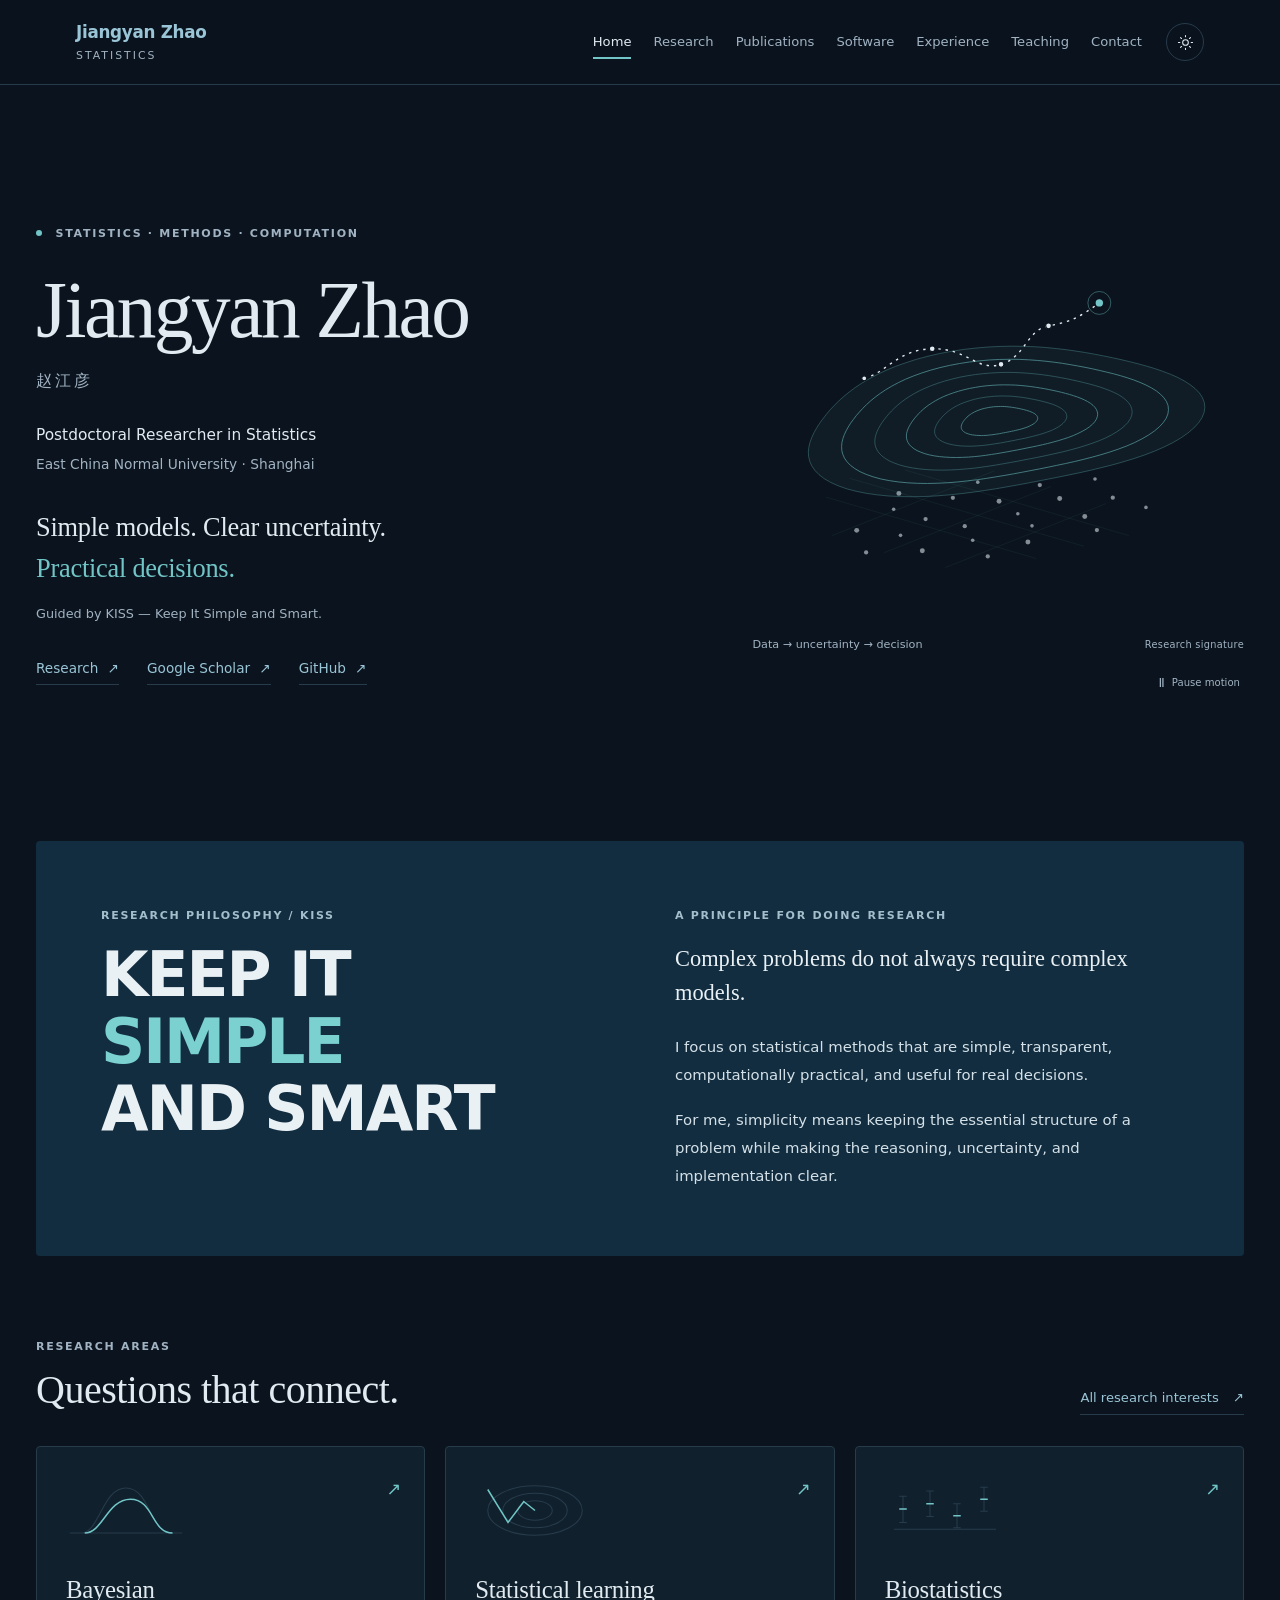
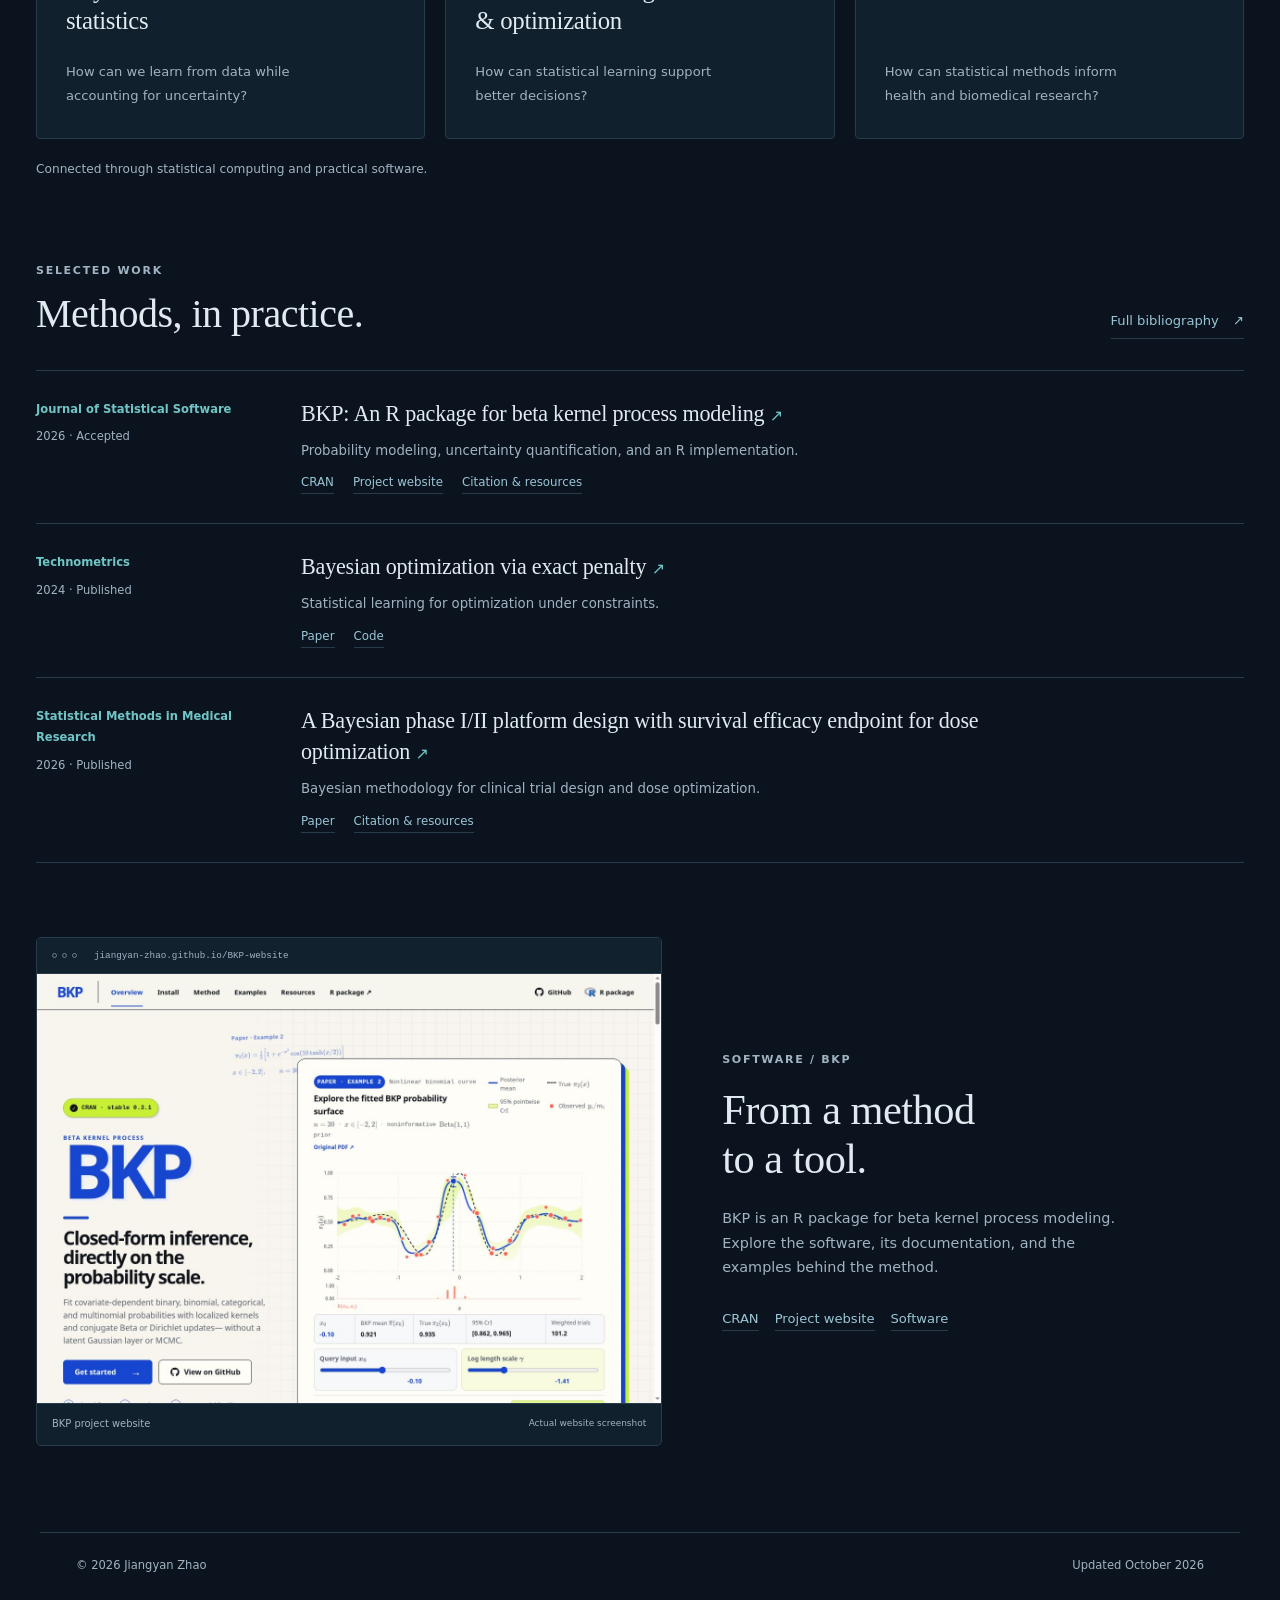
==== index.html @ 6c71888e "Center the homepage on personal research identity and move BKP into real software showcase" ====
<!doctype html><html lang="en"><head><meta charset="utf-8"><meta name="viewport" content="width=device-width, initial-scale=1"><meta name="description" content="Jiangyan Zhao, postdoctoral researcher in statistics at East China Normal University. Bayesian statistics, statistical learning and optimization, biostatistics, and statistical computing."><meta name="theme-color" content="#183c60"><meta property="og:type" content="website"><meta property="og:title" content="Jiangyan Zhao | Statistics"><meta property="og:description" content="Bayesian statistics, statistical learning and optimization, biostatistics, and statistical computing."><meta property="og:url" content="https://jiangyan-zhao.github.io/"><link rel="canonical" href="https://jiangyan-zhao.github.io/"><link rel="icon" href="assets/favicon.svg" type="image/svg+xml"><title>Jiangyan Zhao | Statistics</title><link rel="stylesheet" href="assets/styles.css?v=9"><link rel="stylesheet" href="assets/visual.css?v=12"><link rel="stylesheet" href="assets/home-signature.css?v=12"><script>try{var savedTheme=localStorage.getItem('jiangyan-theme');document.documentElement.dataset.theme=savedTheme==='light'||savedTheme==='dark'?savedTheme:'dark';}catch(e){document.documentElement.dataset.theme='dark';}</script><script src="assets/script.js?v=12" defer></script></head><body><a class="skip" href="#main">Skip to content</a><header class="site-header"><div class="header-inner"><a class="brand" href="index.html">Jiangyan Zhao<span>Statistics</span></a><nav aria-label="Main navigation"><a href="index.html" aria-current="page">Home</a><a href="research.html">Research</a><a href="publications.html">Publications</a><a href="software.html">Software</a><a href="experience.html">Experience</a><a href="teaching.html">Teaching</a><a href="contact.html">Contact</a></nav><button class="theme-toggle" type="button" hidden aria-label="Switch to dark mode"><svg class="icon-moon" viewBox="0 0 24 24" aria-hidden="true"><path d="M 20.6 14.4A 9 9 0 0 1 9.6 3.4a 9 9 0 1 0 11 11Z"/></svg><svg class="icon-sun" viewBox="0 0 24 24" aria-hidden="true"><circle cx="12" cy="12" r="4"/><path d="M12 2v2m0 16v2M2 12h2m16 0h2M5 5l1.4 1.4m11.2 11.2L19 19M5 19l1.4-1.4M17.6 6.4L19 5"/></svg></button></div></header><main id="main" class="page-home">
<section class="hero" aria-labelledby="name">
<div class="hero-copy">
  <p class="eyebrow"><span class="status-dot" aria-hidden="true"></span> STATISTICS · METHODS · COMPUTATION</p>
  <h1 id="name"><span class="english-name">Jiangyan Zhao</span><span class="chinese-name" lang="zh-CN">赵江彦</span></h1>
  <p class="hero-role">Postdoctoral Researcher in Statistics<br><span>East China Normal University · Shanghai</span></p>
  <p class="hero-statement">Simple models. Clear uncertainty.<br><em>Practical decisions.</em></p>
  <p class="hero-kiss">Guided by KISS — Keep It Simple and Smart.</p>
  <div class="hero-links"><a href="research.html">Research <span aria-hidden="true">↗</span></a><a href="https://scholar.google.com/citations?user=xZHKXAEAAAAJ">Google Scholar <span aria-hidden="true">↗</span></a><a href="https://github.com/Jiangyan-Zhao">GitHub <span aria-hidden="true">↗</span></a></div>
</div>
<figure class="hero-geometry">
  <div class="geometry-canvas"><svg viewBox="0 0 600 500" role="img" aria-labelledby="signature-title signature-desc" xmlns="http://www.w3.org/2000/svg">
<title id="signature-title">Data, uncertainty, decision</title>
<desc id="signature-desc">An abstract statistical research signature: a lower cloud of observations, a middle field of uncertainty contours, and an upper sequential path ending at a highlighted target.</desc>
<g class="signature-grid"><path d="M 90 348 L 347 423 M 119 325 L 405 408 M 187 315 L 460 395 M 98 395 L 296 316 M 161 416 L 365 335 M 236 434 L 432 356"/></g>
<g class="signature-observations"><circle cx="324.5" cy="368.3" r="2.2"/><circle cx="259.7" cy="383.5" r="2.6"/><circle cx="301.6" cy="353.1" r="3.0"/><circle cx="341.8" cy="383.1" r="2.2"/><circle cx="211.9" cy="374.8" r="2.6"/><circle cx="375.6" cy="349.7" r="3.0"/><circle cx="269.4" cy="400.7" r="2.2"/><circle cx="245.2" cy="348.9" r="2.6"/><circle cx="406.2" cy="371.8" r="3.0"/><circle cx="181.3" cy="394.7" r="2.2"/><circle cx="351.3" cy="333.4" r="2.6"/><circle cx="336.8" cy="402.9" r="3.0"/><circle cx="172.9" cy="362.9" r="2.2"/><circle cx="440.4" cy="348.8" r="2.6"/><circle cx="207.9" cy="413.6" r="3.0"/><circle cx="275.6" cy="329.8" r="2.2"/><circle cx="421.0" cy="388.3" r="2.6"/><circle cx="127.8" cy="388.6" r="3.0"/><circle cx="418.7" cy="326.0" r="2.2"/><circle cx="287.8" cy="420.5" r="2.6"/><circle cx="179.3" cy="343.5" r="3.0"/><circle cx="480.9" cy="360.6" r="2.2"/><circle cx="139.3" cy="415.6" r="2.6"/></g>
<path d="M 546.1,220.9 L 549.8,226.5 L 552.1,232.4 L 552.8,238.5 L 551.9,244.7 L 549.3,251.1 L 545.1,257.4 L 539.3,263.7 L 532.0,269.9 L 523.4,275.9 L 513.6,281.6 L 502.7,287.0 L 491.0,292.1 L 478.7,296.8 L 465.9,301.1 L 452.8,305.1 L 439.6,308.8 L 426.4,312.1 L 413.2,315.3 L 400.2,318.2 L 387.3,320.9 L 374.5,323.5 L 361.9,326.0 L 349.2,328.5 L 336.5,330.9 L 323.7,333.3 L 310.7,335.6 L 297.4,337.9 L 283.8,340.0 L 269.8,342.0 L 255.5,343.8 L 240.9,345.3 L 226.1,346.5 L 211.1,347.3 L 196.1,347.6 L 181.3,347.4 L 166.8,346.7 L 152.8,345.3 L 139.4,343.4 L 127.0,340.9 L 115.5,337.9 L 105.2,334.2 L 96.1,330.1 L 88.3,325.6 L 81.9,320.7 L 76.8,315.5 L 73.0,310.0 L 70.5,304.4 L 69.1,298.6 L 68.8,292.8 L 69.4,287.0 L 70.8,281.2 L 72.9,275.4 L 75.5,269.7 L 78.7,264.0 L 82.2,258.4 L 86.2,252.9 L 90.5,247.4 L 95.1,241.8 L 100.2,236.3 L 105.8,230.8 L 111.9,225.3 L 118.6,219.8 L 126.0,214.3 L 134.1,208.9 L 143.1,203.6 L 152.9,198.4 L 163.6,193.3 L 175.1,188.5 L 187.5,184.1 L 200.5,179.9 L 214.3,176.2 L 228.5,172.9 L 243.2,170.1 L 258.1,167.8 L 273.1,166.1 L 288.1,164.8 L 302.9,164.1 L 317.4,163.8 L 331.6,164.0 L 345.3,164.5 L 358.6,165.4 L 371.4,166.7 L 383.7,168.1 L 395.6,169.8 L 407.1,171.6 L 418.3,173.6 L 429.2,175.7 L 439.9,177.9 L 450.5,180.2 L 461.0,182.7 L 471.3,185.3 L 481.5,188.1 L 491.5,191.1 L 501.2,194.4 L 510.6,198.0 L 519.4,201.8 L 527.5,206.1 L 534.7,210.7 L 541.0,215.6 L 546.1,220.9 Z" class="signature-envelope"/>
<g class="signature-contours"><path d="M 347.5,248.4 L 348.2,249.5 L 348.6,250.6 L 348.8,251.8 L 348.6,253.0 L 348.1,254.2 L 347.3,255.5 L 346.2,256.7 L 344.8,257.9 L 343.1,259.0 L 341.2,260.1 L 339.1,261.2 L 336.9,262.2 L 334.5,263.1 L 332.0,263.9 L 329.5,264.7 L 326.9,265.4 L 324.4,266.0 L 321.9,266.6 L 319.3,267.2 L 316.8,267.7 L 314.4,268.2 L 311.9,268.7 L 309.5,269.2 L 307.0,269.6 L 304.6,270.1 L 302.1,270.6 L 299.5,271.0 L 296.9,271.4 L 294.2,271.8 L 291.4,272.1 L 288.6,272.4 L 285.7,272.7 L 282.8,272.8 L 280.0,272.9 L 277.1,272.8 L 274.3,272.7 L 271.6,272.4 L 269.0,272.1 L 266.6,271.6 L 264.4,271.0 L 262.4,270.3 L 260.6,269.5 L 259.1,268.6 L 257.9,267.7 L 256.9,266.7 L 256.2,265.6 L 255.7,264.5 L 255.4,263.4 L 255.4,262.3 L 255.5,261.2 L 255.8,260.0 L 256.2,258.9 L 256.7,257.8 L 257.3,256.7 L 258.0,255.7 L 258.7,254.6 L 259.6,253.5 L 260.5,252.5 L 261.5,251.4 L 262.5,250.3 L 263.7,249.3 L 265.0,248.2 L 266.4,247.2 L 268.0,246.1 L 269.7,245.1 L 271.6,244.1 L 273.7,243.1 L 275.9,242.2 L 278.3,241.3 L 280.8,240.5 L 283.5,239.8 L 286.2,239.2 L 289.0,238.6 L 291.9,238.2 L 294.8,237.8 L 297.7,237.6 L 300.6,237.5 L 303.4,237.4 L 306.1,237.4 L 308.7,237.5 L 311.3,237.7 L 313.8,238.0 L 316.2,238.2 L 318.4,238.6 L 320.7,238.9 L 322.8,239.3 L 324.9,239.7 L 327.0,240.1 L 329.0,240.6 L 331.1,241.0 L 333.1,241.6 L 335.0,242.1 L 337.0,242.7 L 338.8,243.3 L 340.6,244.0 L 342.3,244.7 L 343.9,245.6 L 345.3,246.4 L 346.5,247.4 L 347.5,248.4 Z"/><path d="M 382.0,243.6 L 383.3,245.5 L 384.0,247.5 L 384.3,249.5 L 384.0,251.6 L 383.1,253.7 L 381.7,255.8 L 379.8,257.9 L 377.3,260.0 L 374.5,262.0 L 371.2,263.9 L 367.6,265.7 L 363.7,267.4 L 359.6,268.9 L 355.3,270.4 L 350.9,271.7 L 346.5,272.9 L 342.1,274.0 L 337.7,275.1 L 333.4,276.1 L 329.1,277.0 L 324.8,277.8 L 320.6,278.7 L 316.4,279.5 L 312.2,280.3 L 307.9,281.1 L 303.6,281.9 L 299.1,282.6 L 294.6,283.3 L 289.9,284.0 L 285.2,284.6 L 280.3,285.1 L 275.4,285.5 L 270.4,285.8 L 265.4,285.9 L 260.4,285.8 L 255.6,285.6 L 250.9,285.1 L 246.5,284.5 L 242.3,283.6 L 238.5,282.6 L 235.1,281.4 L 232.0,280.0 L 229.4,278.5 L 227.3,276.9 L 225.6,275.2 L 224.3,273.3 L 223.5,271.5 L 223.0,269.5 L 222.9,267.6 L 223.1,265.7 L 223.6,263.7 L 224.3,261.8 L 225.2,259.9 L 226.2,258.0 L 227.4,256.1 L 228.7,254.3 L 230.2,252.5 L 231.7,250.6 L 233.4,248.8 L 235.3,246.9 L 237.3,245.1 L 239.5,243.3 L 242.0,241.4 L 244.7,239.6 L 247.7,237.9 L 251.0,236.1 L 254.5,234.4 L 258.4,232.8 L 262.5,231.4 L 266.8,230.0 L 271.4,228.7 L 276.2,227.6 L 281.1,226.7 L 286.0,225.9 L 291.0,225.4 L 296.0,224.9 L 301.0,224.7 L 305.8,224.6 L 310.5,224.7 L 315.1,224.8 L 319.5,225.1 L 323.8,225.6 L 327.9,226.0 L 331.9,226.6 L 335.7,227.2 L 339.4,227.9 L 343.1,228.6 L 346.6,229.3 L 350.2,230.1 L 353.7,230.9 L 357.1,231.8 L 360.5,232.7 L 363.8,233.7 L 367.1,234.8 L 370.2,236.0 L 373.1,237.3 L 375.8,238.7 L 378.2,240.2 L 380.3,241.9 L 382.0,243.6 Z"/><path d="M 418.7,238.5 L 420.5,241.2 L 421.6,244.1 L 422.0,247.0 L 421.5,250.0 L 420.3,253.1 L 418.3,256.2 L 415.5,259.2 L 412.0,262.2 L 407.8,265.1 L 403.0,267.8 L 397.8,270.4 L 392.2,272.9 L 386.2,275.2 L 380.1,277.2 L 373.7,279.2 L 367.4,280.9 L 361.0,282.6 L 354.6,284.1 L 348.3,285.5 L 342.1,286.8 L 336.0,288.0 L 329.8,289.3 L 323.7,290.5 L 317.6,291.6 L 311.4,292.8 L 305.1,293.9 L 298.7,295.0 L 292.2,296.0 L 285.4,297.0 L 278.5,297.9 L 271.5,298.6 L 264.3,299.2 L 257.1,299.5 L 249.9,299.7 L 242.7,299.6 L 235.7,299.2 L 229.0,298.6 L 222.5,297.7 L 216.5,296.5 L 211.0,295.0 L 206.0,293.2 L 201.6,291.3 L 197.9,289.1 L 194.8,286.7 L 192.3,284.2 L 190.5,281.5 L 189.3,278.8 L 188.6,276.0 L 188.5,273.2 L 188.7,270.4 L 189.4,267.6 L 190.4,264.8 L 191.7,262.1 L 193.2,259.4 L 194.9,256.7 L 196.8,254.0 L 198.9,251.3 L 201.2,248.7 L 203.6,246.0 L 206.3,243.3 L 209.2,240.7 L 212.5,238.0 L 216.0,235.4 L 220.0,232.8 L 224.3,230.2 L 229.0,227.7 L 234.2,225.2 L 239.8,222.9 L 245.7,220.8 L 252.0,218.8 L 258.6,217.0 L 265.5,215.4 L 272.6,214.1 L 279.8,212.9 L 287.0,212.1 L 294.2,211.5 L 301.4,211.1 L 308.4,211.0 L 315.2,211.1 L 321.9,211.3 L 328.3,211.8 L 334.4,212.4 L 340.4,213.1 L 346.1,213.9 L 351.7,214.8 L 357.1,215.7 L 362.3,216.7 L 367.5,217.8 L 372.6,218.9 L 377.7,220.1 L 382.7,221.4 L 387.6,222.7 L 392.4,224.2 L 397.1,225.8 L 401.6,227.5 L 405.8,229.4 L 409.7,231.4 L 413.3,233.6 L 416.3,236.0 L 418.7,238.5 Z"/><path d="M 459.7,232.9 L 462.2,236.5 L 463.6,240.3 L 464.1,244.3 L 463.5,248.3 L 461.8,252.4 L 459.1,256.6 L 455.3,260.7 L 450.6,264.7 L 445.0,268.5 L 438.6,272.3 L 431.6,275.8 L 424.0,279.1 L 416.0,282.1 L 407.7,284.9 L 399.2,287.5 L 390.6,289.9 L 382.1,292.1 L 373.5,294.1 L 365.0,296.0 L 356.7,297.8 L 348.4,299.5 L 340.1,301.1 L 331.9,302.7 L 323.7,304.3 L 315.4,305.8 L 306.9,307.3 L 298.3,308.8 L 289.5,310.2 L 280.4,311.5 L 271.1,312.7 L 261.6,313.6 L 252.0,314.4 L 242.3,314.9 L 232.6,315.1 L 222.9,315.0 L 213.5,314.5 L 204.4,313.6 L 195.8,312.4 L 187.7,310.8 L 180.2,308.8 L 173.5,306.4 L 167.6,303.8 L 162.6,300.8 L 158.4,297.6 L 155.1,294.2 L 152.7,290.7 L 151.0,287.0 L 150.1,283.3 L 149.9,279.5 L 150.3,275.7 L 151.2,272.0 L 152.6,268.2 L 154.3,264.5 L 156.3,260.9 L 158.6,257.2 L 161.2,253.6 L 164.0,250.0 L 167.0,246.5 L 170.3,242.9 L 173.9,239.3 L 177.9,235.7 L 182.2,232.2 L 187.0,228.6 L 192.3,225.1 L 198.2,221.6 L 204.5,218.2 L 211.5,215.0 L 218.9,211.9 L 227.0,209.0 L 235.4,206.3 L 244.4,203.9 L 253.6,201.7 L 263.1,199.9 L 272.8,198.4 L 282.5,197.3 L 292.3,196.5 L 301.9,196.0 L 311.3,195.8 L 320.5,195.9 L 329.4,196.3 L 338.0,196.9 L 346.3,197.7 L 354.3,198.6 L 362.1,199.7 L 369.5,200.9 L 376.8,202.2 L 383.9,203.5 L 390.8,205.0 L 397.7,206.5 L 404.5,208.1 L 411.2,209.8 L 417.8,211.6 L 424.3,213.5 L 430.6,215.7 L 436.7,218.0 L 442.4,220.5 L 447.7,223.2 L 452.4,226.2 L 456.4,229.4 L 459.7,232.9 Z"/><path d="M 502.9,226.9 L 506.0,231.5 L 507.9,236.3 L 508.4,241.4 L 507.7,246.5 L 505.6,251.8 L 502.1,257.0 L 497.3,262.2 L 491.3,267.3 L 484.2,272.2 L 476.1,276.9 L 467.2,281.4 L 457.5,285.6 L 447.4,289.4 L 436.8,293.0 L 426.0,296.3 L 415.1,299.3 L 404.2,302.1 L 393.4,304.7 L 382.6,307.1 L 372.0,309.3 L 361.5,311.5 L 351.0,313.6 L 340.6,315.6 L 330.1,317.6 L 319.5,319.6 L 308.8,321.5 L 297.8,323.3 L 286.6,325.1 L 275.1,326.8 L 263.3,328.2 L 251.3,329.5 L 239.0,330.5 L 226.7,331.1 L 214.3,331.4 L 202.1,331.2 L 190.2,330.6 L 178.6,329.5 L 167.6,327.9 L 157.3,325.9 L 147.9,323.3 L 139.4,320.3 L 131.9,317.0 L 125.5,313.2 L 120.1,309.2 L 116.0,304.9 L 112.8,300.3 L 110.8,295.7 L 109.6,291.0 L 109.4,286.2 L 109.8,281.4 L 111.0,276.6 L 112.7,271.8 L 114.9,267.1 L 117.5,262.4 L 120.4,257.8 L 123.7,253.3 L 127.2,248.7 L 131.1,244.2 L 135.3,239.6 L 139.9,235.1 L 144.9,230.5 L 150.4,226.0 L 156.5,221.5 L 163.2,217.0 L 170.6,212.6 L 178.7,208.3 L 187.5,204.1 L 197.0,200.2 L 207.2,196.5 L 218.0,193.1 L 229.3,190.0 L 241.1,187.3 L 253.1,185.0 L 265.4,183.1 L 277.8,181.7 L 290.2,180.6 L 302.4,180.0 L 314.4,179.8 L 326.0,179.9 L 337.4,180.4 L 348.3,181.2 L 358.9,182.2 L 369.0,183.4 L 378.8,184.7 L 388.3,186.3 L 397.5,187.9 L 406.5,189.6 L 415.4,191.4 L 424.1,193.4 L 432.7,195.4 L 441.3,197.5 L 449.7,199.8 L 457.9,202.3 L 465.9,205.0 L 473.6,208.0 L 480.9,211.2 L 487.6,214.7 L 493.6,218.4 L 498.7,222.5 L 502.9,226.9 Z"/><path d="M 546.1,220.9 L 549.8,226.5 L 552.1,232.4 L 552.8,238.5 L 551.9,244.7 L 549.3,251.1 L 545.1,257.4 L 539.3,263.7 L 532.0,269.9 L 523.4,275.9 L 513.6,281.6 L 502.7,287.0 L 491.0,292.1 L 478.7,296.8 L 465.9,301.1 L 452.8,305.1 L 439.6,308.8 L 426.4,312.1 L 413.2,315.3 L 400.2,318.2 L 387.3,320.9 L 374.5,323.5 L 361.9,326.0 L 349.2,328.5 L 336.5,330.9 L 323.7,333.3 L 310.7,335.6 L 297.4,337.9 L 283.8,340.0 L 269.8,342.0 L 255.5,343.8 L 240.9,345.3 L 226.1,346.5 L 211.1,347.3 L 196.1,347.6 L 181.3,347.4 L 166.8,346.7 L 152.8,345.3 L 139.4,343.4 L 127.0,340.9 L 115.5,337.9 L 105.2,334.2 L 96.1,330.1 L 88.3,325.6 L 81.9,320.7 L 76.8,315.5 L 73.0,310.0 L 70.5,304.4 L 69.1,298.6 L 68.8,292.8 L 69.4,287.0 L 70.8,281.2 L 72.9,275.4 L 75.5,269.7 L 78.7,264.0 L 82.2,258.4 L 86.2,252.9 L 90.5,247.4 L 95.1,241.8 L 100.2,236.3 L 105.8,230.8 L 111.9,225.3 L 118.6,219.8 L 126.0,214.3 L 134.1,208.9 L 143.1,203.6 L 152.9,198.4 L 163.6,193.3 L 175.1,188.5 L 187.5,184.1 L 200.5,179.9 L 214.3,176.2 L 228.5,172.9 L 243.2,170.1 L 258.1,167.8 L 273.1,166.1 L 288.1,164.8 L 302.9,164.1 L 317.4,163.8 L 331.6,164.0 L 345.3,164.5 L 358.6,165.4 L 371.4,166.7 L 383.7,168.1 L 395.6,169.8 L 407.1,171.6 L 418.3,173.6 L 429.2,175.7 L 439.9,177.9 L 450.5,180.2 L 461.0,182.7 L 471.3,185.3 L 481.5,188.1 L 491.5,191.1 L 501.2,194.4 L 510.6,198.0 L 519.4,201.8 L 527.5,206.1 L 534.7,210.7 L 541.0,215.6 L 546.1,220.9 Z"/></g>
<path d="M 137 203 C 165 196 177 168 220 167 S 274 195 304 186 S 335 144 362 139 S 399 129 424 111" class="svg-trajectory"/>
<g class="signature-steps"><circle cx="137" cy="203" r="3"/><circle cx="220" cy="167" r="3.5"/><circle cx="304" cy="186" r="3.5"/><circle cx="362" cy="139" r="3.5"/></g>
<circle cx="424" cy="111" r="14" class="signature-target-ring"/>
<circle cx="424" cy="111" r="5.5" class="signature-target"/>
</svg></div>
  <figcaption><span>Data → uncertainty → decision</span><span class="graphic-note">Research signature</span></figcaption>
  <button class="motion-toggle" type="button" hidden aria-label="Pause animation"><span class="motion-icon" aria-hidden="true">Ⅱ</span><span class="motion-label">Pause motion</span></button>
</figure>
</section>

<section id="philosophy" class="philosophy reveal" aria-labelledby="philosophy-title">
<div class="philosophy-motto"><p class="eyebrow">Research philosophy / KISS</p><h2 id="philosophy-title">KEEP IT<br><span>SIMPLE</span><br>AND SMART</h2></div>
<div class="philosophy-about"><p class="eyebrow">A principle for doing research</p><p class="philosophy-lead">Complex problems do not always require complex models.</p><p>I focus on statistical methods that are simple, transparent, computationally practical, and useful for real decisions.</p><p>For me, simplicity means keeping the essential structure of a problem while making the reasoning, uncertainty, and implementation clear.</p></div>
</section>

<section class="home-section reveal" aria-labelledby="areas-title">
  <div class="home-section-heading"><div><p class="eyebrow">Research areas</p><h2 id="areas-title">Questions that connect.</h2></div><a class="inline-arrow" href="research.html">All research interests <span aria-hidden="true">↗</span></a></div>
  <div class="area-cards">
    <a class="area-card" href="research.html"><svg viewBox="0 0 160 90" aria-hidden="true"><path d="M 5 75 H 155 M 20 75 C 45 75 48 15 80 15 S 112 75 140 75"/><path class="accent-line" d="M 25 75 C 49 75 55 30 86 30 S 114 75 142 75"/></svg><h3>Bayesian <br>statistics</h3><p>How can we learn from data while accounting for uncertainty?</p><span class="card-arrow" aria-hidden="true">↗</span></a>
    <a class="area-card" href="research.html"><svg viewBox="0 0 160 90" aria-hidden="true"><ellipse cx="80" cy="45" rx="63" ry="33"/><ellipse cx="80" cy="45" rx="43" ry="23"/><ellipse cx="80" cy="45" rx="23" ry="13"/><path class="accent-line" d="M 17 17 L 44 61 L 65 33 L 80 45"/></svg><h3>Statistical learning <br>&amp; optimization</h3><p>How can statistical learning support better decisions?</p><span class="card-arrow" aria-hidden="true">↗</span></a>
    <a class="area-card" href="research.html"><svg viewBox="0 0 160 90" aria-hidden="true"><path d="M 12 70 H 148 M 24 26 V 61 M 19 26 H 29 M 19 61 H 29 M 60 19 V 53 M 55 19 H 65 M 55 53 H 65 M 96 36 V 68 M 91 36 H 101 M 91 68 H 101 M 132 14 V 46 M 127 14 H 137 M 127 46 H 137"/><path class="accent-line" d="M 19 43 H 29 M 55 36 H 65 M 91 52 H 101 M 127 30 H 137"/></svg><h3>Biostatistics</h3><p>How can statistical methods inform health and biomedical research?</p><span class="card-arrow" aria-hidden="true">↗</span></a>
  </div>
  <p class="areas-note">Connected through statistical computing and practical software.</p>
</section>

<section class="home-section selected-work reveal" aria-labelledby="work-title">
  <div class="home-section-heading"><div><p class="eyebrow">Selected work</p><h2 id="work-title">Methods, in practice.</h2></div><a class="inline-arrow" href="publications.html">Full bibliography <span aria-hidden="true">↗</span></a></div>
  <div class="work-list">
    <article class="work-item"><div class="work-meta"><span>Journal of Statistical Software</span><span>2026 · Accepted</span></div><div><h3><a href="https://arxiv.org/abs/2508.10447">BKP: An R package for beta kernel process modeling <span aria-hidden="true">↗</span></a></h3><p>Probability modeling, uncertainty quantification, and an R implementation.</p><div class="text-links"><a href="https://cran.r-project.org/package=BKP">CRAN</a><a href="https://jiangyan-zhao.github.io/BKP-website/">Project website</a><a href="publications.html">Citation &amp; resources</a></div></div></article>
    <article class="work-item"><div class="work-meta"><span>Technometrics</span><span>2024 · Published</span></div><div><h3><a href="https://doi.org/10.1080/00401706.2024.2315937">Bayesian optimization via exact penalty <span aria-hidden="true">↗</span></a></h3><p>Statistical learning for optimization under constraints.</p><div class="text-links"><a href="https://doi.org/10.1080/00401706.2024.2315937">Paper</a><a href="https://github.com/Jiangyan-Zhao/EPBO">Code</a></div></div></article>
    <article class="work-item"><div class="work-meta"><span>Statistical Methods in Medical Research</span><span>2026 · Published</span></div><div><h3><a href="https://doi.org/10.1177/09622802261449367">A Bayesian phase I/II platform design with survival efficacy endpoint for dose optimization <span aria-hidden="true">↗</span></a></h3><p>Bayesian methodology for clinical trial design and dose optimization.</p><div class="text-links"><a href="https://doi.org/10.1177/09622802261449367">Paper</a><a href="publications.html">Citation &amp; resources</a></div></div></article>
  </div>
</section>

<section class="software-feature reveal" aria-labelledby="software-title">
<figure class="software-browser">
  <div class="browser-toolbar"><span class="browser-dots" aria-hidden="true"><i></i><i></i><i></i></span><span class="browser-address">jiangyan-zhao.github.io/BKP-website</span></div>
  <a class="browser-preview" href="https://jiangyan-zhao.github.io/BKP-website/" aria-label="Open the BKP project website"><img src="assets/bkp-website.jpg" width="1363" height="936" loading="lazy" decoding="async" alt="Screenshot of the real BKP project website, showing the package overview and its interactive probability modeling example."></a>
  <figcaption>BKP project website <span>Actual website screenshot</span></figcaption>
</figure>
<div class="software-feature-copy"><p class="eyebrow">Software / BKP</p><h2 id="software-title">From a method<br>to a tool.</h2><p>BKP is an R package for beta kernel process modeling. Explore the software, its documentation, and the examples behind the method.</p><div class="text-links"><a href="https://cran.r-project.org/package=BKP">CRAN</a><a href="https://jiangyan-zhao.github.io/BKP-website/">Project website</a><a href="software.html">Software</a></div></div>
</section>
</main><footer><span>© 2026 Jiangyan Zhao</span><span>Updated October 2026</span></footer></body></html>
---- assets/styles.css ----
:root{--ink:#1d2a38;--muted:#536476;--accent:#183c60;--line:#dce3ea;--wash:#f3f6f9;--paper:#fff;font-size:16px;scroll-behavior:smooth;scroll-padding-top:110px}*{box-sizing:border-box}body{margin:0;background:var(--paper);color:var(--ink);font-family:system-ui,-apple-system,BlinkMacSystemFont,"Segoe UI",Arial,sans-serif;line-height:1.7}a{color:var(--accent);text-decoration:none;text-underline-offset:4px}a:hover{text-decoration:underline}a:focus-visible{outline:3px solid #5581a9;outline-offset:5px;border-radius:2px}p{margin:0 0 1rem}h1,h2,h3,h4{line-height:1.25;font-weight:600;margin:0}h1,h2{font-family:Georgia,"Times New Roman",serif;font-weight:400}h1{font-size:3.6rem;letter-spacing:-1.4px}h2{font-size:2.2rem;letter-spacing:-.5px}h3{font-size:1.16rem}h4{font-size:1.1rem}main,footer,.header-inner{max-width:1100px;margin:auto;padding-left:36px;padding-right:36px}.skip{position:absolute;top:-80px;left:20px;background:var(--accent);color:white;padding:8px 16px;z-index:20}.skip:focus{top:12px}.site-header{background:#fffffffa;border-bottom:1px solid var(--line);position:sticky;top:0;z-index:10}.header-inner{min-height:86px;display:flex;align-items:center;justify-content:space-between;gap:26px}.brand{font-weight:650;line-height:1.2;font-size:1.15rem;white-space:nowrap}.brand span{display:block;color:var(--muted);font-size:.8rem;font-weight:400;margin-top:6px;letter-spacing:1px}nav{display:flex;align-items:center;gap:23px;font-size:.875rem}nav a{padding:8px 0;color:var(--muted)}nav a:hover{color:var(--accent)}nav .nav-cv{border:1px solid #bac9d7;padding:6px 14px;color:var(--accent)}.intro{display:grid;grid-template-columns:minmax(0,1fr) 245px;gap:66px;padding:76px 0 69px;border-bottom:1px solid var(--line)}.eyebrow{font-size:.8rem;letter-spacing:1.8px;text-transform:uppercase;font-weight:600;color:var(--muted);margin-bottom:15px}h1 span{display:inline-block;font-family:system-ui,sans-serif;font-size:1.15rem;letter-spacing:1px;vertical-align:middle;color:var(--muted);font-weight:400;margin-left:15px}.role{font-size:1.16rem;color:var(--muted);margin-top:15px;margin-bottom:26px}.bio{max-width:650px;font-size:1.05rem;line-height:1.9}.intro-links{display:flex;flex-wrap:wrap;gap:23px;align-items:center;margin-top:28px;font-size:.9rem}.button{display:inline-block;padding:9px 17px;min-height:44px}.button.primary{background:var(--accent);color:white}.button:hover{background:#24557e;text-decoration:none}.intro-note{border-left:2px solid var(--accent);padding:20px 0 18px 25px;align-self:center}.intro-note>p:not(.eyebrow){font:1.55rem/1.55 Georgia,serif}.intro-note span{display:block;font-size:.8rem;color:var(--muted);margin-top:20px}.section{padding:51px 0 55px;border-bottom:1px solid var(--line);scroll-margin-top:8px}.section-heading{margin-bottom:31px}.section-heading .eyebrow{margin-bottom:9px}.section-heading>p:last-child:not(.eyebrow){color:var(--muted);margin-top:14px}.research-grid{display:grid;grid-template-columns:1fr 1fr;gap:30px 62px}.research-grid h3{margin-bottom:10px}.research-grid p,.software p,.teaching-content p{color:var(--muted);margin-bottom:0}.group-heading{font-size:.84rem;font-weight:600;text-transform:uppercase;letter-spacing:1px;color:var(--muted);margin-bottom:12px}.publications{list-style:none;margin:0;padding:0}.publication{display:grid;grid-template-columns:64px minmax(0,1fr);gap:23px;border-top:1px solid var(--line);padding:24px 0}.pub-year{color:var(--muted);font-size:.875rem;font-variant-numeric:tabular-nums;padding-top:3px}.pub-top{margin-bottom:10px}.status{font-size:.75rem;padding:3px 8px;display:inline-block;line-height:1.4;border:1px solid #b5c7d8;color:var(--accent);background:#f1f6fa}.status.preprint{background:#fff;color:var(--muted);border-color:var(--line)}.publication h4 a{color:var(--ink)}.publication h4{max-width:810px}.authors{margin:9px 0 3px;font-size:.9rem;color:var(--muted)}.authors strong{font-weight:650;color:var(--ink)}.venue{font-size:.9rem;color:var(--muted);margin:0;font-style:italic}.text-links{display:flex;gap:19px;flex-wrap:wrap;margin-top:11px;font-size:.85rem}.text-links a{border-bottom:1px solid #b4c6d6;line-height:1.8}.text-links a:hover{border-color:var(--accent);text-decoration:none}.preprints-heading{margin-top:26px}.section-footnote{font-size:.875rem;margin:18px 0 0}.software{display:grid;grid-template-columns:190px minmax(0,1fr);gap:30px;padding:26px 0;border-top:1px solid var(--line)}.software h3{font:1.75rem/1.2 Georgia,serif;color:var(--accent);margin-bottom:9px}.software>div>span{display:block;font-size:.85rem;color:var(--muted);max-width:170px}.software:last-child{padding-bottom:0}.timeline{list-style:none;margin:0;padding:0}.timeline>li{display:grid;grid-template-columns:170px minmax(0,1fr);gap:32px;margin-bottom:26px}.timeline>li:last-child{margin-bottom:0}.time{font-size:.875rem;color:var(--muted);font-variant-numeric:tabular-nums;padding-top:3px}.timeline h3{font-size:1.05rem;margin-bottom:6px}.timeline p{color:var(--muted);margin:0;font-size:.95rem}.visits{border-left:2px solid var(--line);padding-left:17px;margin-top:16px}.visits p{font-size:.85rem;margin-top:6px}.visits b{font-weight:500;color:var(--ink)}.teaching-content{max-width:740px}.course-list{display:grid;grid-template-columns:1fr 1fr;padding:0;list-style:none;gap:8px 30px;margin:23px 0}.course-list li{border-left:2px solid #a7bbce;padding-left:12px}.teaching-content>a{font-size:.9rem}.contact-section{display:grid;grid-template-columns:1fr 1fr;gap:50px}.contact-section .section-heading{margin-bottom:0}.contact-content .email{font:1.5rem/1.4 Georgia,serif;overflow-wrap:anywhere}.contact-content p{margin:18px 0 12px;color:var(--muted)}.contact-content>a:last-child{font-size:.9rem}footer{padding-top:23px;padding-bottom:25px;display:flex;justify-content:space-between;font-size:.8rem;color:var(--muted)}@media(max-width:1000px){.header-inner{flex-wrap:wrap;padding-top:18px;padding-bottom:14px;gap:13px}.brand span{display:none}nav{gap:20px;flex-wrap:wrap}h1{font-size:3rem}.intro{gap:36px;grid-template-columns:1fr 220px}.intro-links{gap:18px}}@media(max-width:720px){:root{scroll-padding-top:158px}main,footer,.header-inner{padding-left:22px;padding-right:22px}.header-inner{display:block}.brand{display:inline-block;margin-bottom:10px}nav{gap:5px 18px;font-size:.82rem}nav a{padding:4px 0}nav .nav-cv{padding:3px 12px}.intro{display:block;padding:43px 0 39px}h1{font-size:2.65rem;letter-spacing:-.7px}h1 span{font-size:1rem;margin-left:8px}.role{font-size:1rem}.bio{font-size:1rem}.intro-note{display:none}.intro-links{gap:15px;font-size:.84rem}.section{padding:36px 0 39px}h2{font-size:1.9rem}.research-grid{grid-template-columns:1fr;gap:26px}.section-heading{margin-bottom:25px}.publication{grid-template-columns:40px minmax(0,1fr);gap:12px;padding:23px 0}.publication h4{font-size:1.02rem}.pub-year{font-size:.8rem}.software{grid-template-columns:1fr;gap:13px}.software>div>span{max-width:none}.software h3{font-size:1.6rem;margin-bottom:4px}.timeline>li{grid-template-columns:1fr;gap:6px;margin-bottom:25px}.course-list{grid-template-columns:1fr;gap:10px}.contact-section{grid-template-columns:1fr;gap:24px}.contact-content .email{font-size:1.35rem}footer{font-size:.75rem;gap:15px}}@media(prefers-reduced-motion:reduce){:root{scroll-behavior:auto}}@media print{.site-header,.skip,.intro-note,footer{display:none}main{padding:0;max-width:none}.section{break-inside:avoid;padding:24px 0}.intro{display:block;padding:0 0 20px}a{color:inherit}.intro-links{display:none}}

/* Separate pages and current navigation item. */
body{min-height:100vh;display:flex;flex-direction:column}main{width:100%;flex:1}footer{width:100%}nav a[aria-current="page"]{color:var(--accent);text-decoration:underline;text-decoration-thickness:2px;text-underline-offset:7px}nav{gap:19px}.page-home .intro{padding-bottom:76px}.page-home{display:flex;align-items:center}.page-home .intro{width:100%}main:not(.page-home)>.section{padding-top:58px}@media(max-width:720px){nav{gap:5px 15px}.page-home{display:block}.page-home .intro{padding-bottom:42px}main:not(.page-home)>.section{padding-top:36px}}

/* Compact bibliography matching the author's reference sample. */
.page-publications .section-heading{margin-bottom:24px}
.page-publications .authorship-key{display:flex;flex-wrap:wrap;gap:4px 20px;font-size:.82rem;color:var(--muted);line-height:1.5;margin-bottom:0}
.page-publications sup{font-size:.7em;line-height:0}
.page-publications .publications{list-style:decimal outside;padding-left:2.25rem}
.page-publications .publication{display:list-item;border:0;padding:0;margin:0 0 18px}
.page-publications .publication::marker{content:"[" counter(list-item) "] ";color:var(--muted);font-size:.9rem;font-variant-numeric:tabular-nums}
.page-publications .citation{padding-left:0;text-indent:0;margin:0;font-family:"Times New Roman",Times,serif;font-size:1.06rem;line-height:1.6}
.page-publications .citation a{color:var(--ink)}
.page-publications .citation strong{font-weight:700}
.page-publications .review-status{color:var(--muted)}
.page-publications .text-links{margin-top:4px;margin-left:0;gap:6px 16px;font-size:.8rem}
.page-publications .publication-group-heading{margin-top:28px}
.page-publications .group-heading{padding-bottom:8px;border-bottom:1px solid var(--line);margin-bottom:17px}
@media(max-width:720px){.page-publications .citation{font-size:1rem;line-height:1.6}.page-publications .authorship-key{font-size:.78rem;gap:5px}.page-publications .authorship-key span{display:block;flex-basis:100%}.page-publications .publication{margin-bottom:19px}}

/* Keep the home research philosophy visible on small screens. */
@media(max-width:720px){.page-home .intro-note{display:block;margin-top:28px;padding-top:14px;padding-bottom:14px}.page-home .intro-note>p:not(.eyebrow){font-size:1.4rem}.page-home .intro-note span{margin-top:14px}}

.page-publications .publication-title-row{display:flex;align-items:baseline;flex-wrap:wrap;gap:10px 22px}
.page-publications .scholar-link{font-size:.9rem;border-bottom:1px solid #b4c6d6;line-height:1.8}
.page-publications .scholar-link:hover{border-color:var(--accent);text-decoration:none}
---- assets/visual.css ----
/* Visual v1 extends the existing bibliography and dedicated-page layouts. */
:root{color-scheme:light;--paper:#f8faf9;--ink:#172c3d;--muted:#536b7b;--accent:#174960;--cyan:#087f83;--line:#d9e3e5;--wash:#eef3f3;--card:#fff;--header:rgba(248,250,249,.88);--shadow:0 18px 50px rgba(18,46,61,.06)}
:root[data-theme="dark"]{color-scheme:dark;--paper:#0b141e;--ink:#e1eaf0;--muted:#a1b3c3;--accent:#9ac5d6;--cyan:#71c5c7;--line:#273b4b;--wash:#11212e;--card:#10202c;--header:rgba(11,20,30,.87);--shadow:0 18px 50px rgba(0,0,0,.16)}
main,footer,.header-inner{max-width:1200px}
h1,h2{font-family:"Iowan Old Style","Palatino Linotype",Georgia,serif}
a:focus-visible,button:focus-visible{outline:2px solid var(--cyan);outline-offset:6px;border-radius:2px}
button{font:inherit;color:inherit}
.skip{background:var(--ink);color:var(--paper)}
svg{display:block;max-width:100%}
.site-header{background:var(--header);backdrop-filter:blur(16px);-webkit-backdrop-filter:blur(16px);transition:box-shadow .3s}
.site-header.is-scrolled{box-shadow:0 6px 28px rgba(0,0,0,.06)}
.header-inner{min-height:84px;display:grid;grid-template-columns:auto 1fr auto;align-items:center;gap:24px}
.brand{font-size:1.05rem;letter-spacing:-.3px}
.brand span{font-size:.68rem;font-weight:500;margin-top:7px;letter-spacing:2px;text-transform:uppercase}
nav{justify-content:flex-end;gap:22px;font-size:.82rem}
nav a{position:relative;white-space:nowrap}
nav a::after{content:"";position:absolute;left:0;bottom:2px;width:100%;height:2px;background:var(--cyan);transform:scaleX(0);transform-origin:left;transition:transform .22s}
nav a:hover,nav a[aria-current="page"]{color:var(--ink);text-decoration:none}
nav a:hover::after,nav a[aria-current="page"]::after{transform:scaleX(1)}
.theme-toggle{border:1px solid var(--line);border-radius:50%;background:transparent;width:38px;height:38px;display:grid;place-items:center;cursor:pointer;transition:border-color .2s,background .2s}
.theme-toggle[hidden],.motion-toggle[hidden]{display:none}
.theme-toggle:hover{border-color:var(--cyan);background:var(--wash)}
.theme-toggle svg{width:17px;height:17px;fill:none;stroke:currentColor;stroke-width:1.5;stroke-linecap:round;stroke-linejoin:round}
.theme-toggle .icon-sun{display:none}
[data-theme="dark"] .theme-toggle .icon-sun{display:block}
[data-theme="dark"] .theme-toggle .icon-moon{display:none}
.eyebrow{font-size:.69rem;line-height:1.6;letter-spacing:1.7px;margin-bottom:17px}
.button{display:inline-flex;align-items:center;justify-content:center;gap:22px;padding:11px 20px;min-height:46px;font-size:.85rem;border-radius:3px}
.button.primary{background:var(--ink);color:var(--paper);border:1px solid var(--ink)}
.button.primary:hover{background:var(--accent);border-color:var(--accent);text-decoration:none}
.button span,.inline-arrow span{transition:transform .2s;display:inline-block}
.button:hover span,.inline-arrow:hover span{transform:translate(2px,-2px)}
.inline-arrow{font-size:.82rem;border-bottom:1px solid var(--line);padding-bottom:5px}
.inline-arrow:hover{border-color:var(--cyan);text-decoration:none}
.inline-arrow span{margin-left:10px}
.page-home{max-width:1280px;display:block}
.hero{position:relative;display:grid;grid-template-columns:1fr 1fr;gap:36px;align-items:center;min-height:clamp(650px,82svh,860px);padding:48px 0 88px}
.status-dot{display:inline-block;width:6px;height:6px;background:var(--cyan);border-radius:50%;margin:0 8px 1px 0}
.hero h1{font-size:clamp(4.2rem,6.4vw,6.15rem);line-height:.99;letter-spacing:-3px;margin:24px 0}
.hero h1 .surname{display:block;font:inherit;letter-spacing:inherit;color:inherit;margin:0;vertical-align:baseline}
.hero h1 .chinese-name{display:inline-block;font-family:system-ui,sans-serif;font-size:1rem;line-height:1.5;letter-spacing:2px;color:var(--muted);margin-left:25px;vertical-align:middle}
.hero-role{color:var(--ink);font-size:.91rem;line-height:1.8;margin:0 0 25px}
.hero-role>span{color:var(--muted);font-size:.82rem}
.hero-statement{font-size:1.32rem;line-height:1.65;letter-spacing:-.3px;margin-bottom:27px}
.hero-statement em{font-style:normal;color:var(--cyan)}
.hero-links{display:flex;flex-wrap:wrap;align-items:center;gap:23px;font-size:.84rem}
.hero-links>a:not(.button){border-bottom:1px solid var(--line);padding-bottom:4px}
.hero-links>a:not(.button):hover{border-color:var(--cyan);text-decoration:none}
.hero-links>a>span{margin-left:5px}
.hero-geometry{position:relative;margin:0;min-width:0}
.geometry-canvas{will-change:transform;transform:translate(var(--px,0px),var(--py,0px));transition:transform .6s ease-out}
.hero-geometry svg{width:100%;overflow:visible}
.svg-grid{color:var(--cyan);opacity:.15}
.svg-plane{fill:var(--wash);fill-opacity:.8;stroke:var(--line);stroke-width:1}
.svg-contours{stroke:var(--cyan);stroke-width:.8;fill:none;opacity:.35}
.svg-surface{stroke:var(--cyan);stroke-width:.8;fill:none;opacity:.76}
.svg-observations{fill:var(--ink);opacity:.65}
.svg-trajectory{stroke:var(--ink);stroke-width:2.4;fill:none;stroke-dasharray:5 5;animation:none}
.svg-optimum{fill:var(--ink);stroke:var(--paper);stroke-width:3}
.svg-pulse{fill:none;stroke:var(--cyan);stroke-width:1.1;transform-box:fill-box;transform-origin:center;animation:none}
.svg-labels{font:9px ui-monospace,SFMono-Regular,Consolas,monospace;letter-spacing:1.3px;fill:var(--muted)}
.svg-labels path{stroke:var(--muted);stroke-width:1;fill:none}
.svg-axis{stroke:var(--line);stroke-width:1;fill:none}
.svg-band{fill:var(--cyan);opacity:.13}
.svg-mean{stroke:var(--cyan);stroke-width:1.8;fill:none}
.hero-geometry figcaption{display:flex;justify-content:space-between;gap:12px;padding:10px 20px;font-size:.7rem;color:var(--muted);border-top:1px solid var(--line)}
.graphic-note{font-size:.61rem}
.motion-toggle{display:flex;gap:7px;align-items:center;margin:9px 20px 0 auto;border:0;background:transparent;font-size:.66rem;color:var(--muted);padding:4px;cursor:pointer}
.motion-toggle:hover{color:var(--cyan)}
.motion-icon{font-size:.8rem}
.hero-scroll{position:absolute;bottom:25px;left:0;color:var(--muted);font-size:.71rem;letter-spacing:.3px;display:flex;gap:25px;align-items:center}
.hero-scroll span{font-size:1.2rem;color:var(--cyan)}
.philosophy{display:grid;grid-template-columns:1fr 1fr;gap:70px;padding:68px 65px;background:#122d40;color:#eaf1f5;border-radius:4px;scroll-margin-top:110px}
.philosophy .eyebrow{color:#a4becb}
.philosophy-motto h2{font-family:system-ui,sans-serif;font-weight:550;font-size:clamp(2.7rem,4.8vw,4.2rem);line-height:1.09;letter-spacing:-2px}
.philosophy-motto h2>span{color:#7bd0d0}
.philosophy-line{font-size:.85rem;line-height:1.8;color:#b6cbd6;margin:28px 0 0}
.philosophy-about{align-self:center;max-width:485px;font-size:.89rem;line-height:1.95;color:#d4e1e8}
.philosophy-about .inline-arrow{color:#9fdddd;border-color:#406071;display:inline-block;margin-top:8px;font-size:.78rem}
.home-section{padding:82px 0 0}
.home-section-heading{display:flex;align-items:flex-end;justify-content:space-between;gap:28px;margin-bottom:31px}
.home-section-heading .eyebrow{margin-bottom:9px}
.home-section h2{font-size:2.5rem}
.area-cards{display:grid;grid-template-columns:repeat(3,minmax(0,1fr));gap:20px}
.area-card{position:relative;display:block;border:1px solid var(--line);background:var(--card);padding:26px 29px 31px;border-radius:4px;color:var(--ink);transition:transform .25s,border-color .25s,box-shadow .25s}
.area-card:hover{transform:translateY(-4px);border-color:var(--cyan);box-shadow:var(--shadow);text-decoration:none}
.area-card svg{width:120px;height:75px;margin-bottom:27px;stroke:var(--line);stroke-width:1.4;fill:none}
.area-card .accent-line{stroke:var(--cyan);stroke-width:2}
.area-card h3{font-family:Georgia,serif;font-weight:400;font-size:1.55rem;min-height:65px;line-height:1.25;letter-spacing:-.3px}
.area-card p{margin:20px 0 0;color:var(--muted);font-size:.82rem;line-height:1.8;max-width:255px}
.card-arrow{position:absolute;right:23px;top:28px;color:var(--cyan);font-size:1.1rem}
.areas-note{font-size:.76rem;color:var(--muted);margin:20px 0 0}
.work-item{display:grid;grid-template-columns:230px 1fr;gap:35px;padding:28px 0 29px;border-top:1px solid var(--line)}
.work-item:last-child{border-bottom:1px solid var(--line)}
.work-meta{display:flex;flex-direction:column;font-size:.72rem;line-height:1.8;gap:7px;color:var(--muted)}
.work-meta>span:first-child{font-weight:600;color:var(--cyan);max-width:205px}
.work-item h3{font:400 1.38rem/1.4 Georgia,serif;letter-spacing:-.2px;max-width:790px}
.work-item h3 a{color:var(--ink)}
.work-item h3 a>span{font:400 1rem system-ui,sans-serif;color:var(--cyan);white-space:nowrap}
.work-item p{font-size:.83rem;color:var(--muted);margin:10px 0 0}
.work-item .text-links{font-size:.74rem;margin-top:10px}
.software-feature{display:grid;grid-template-columns:1fr 1fr;gap:70px;align-items:center;padding:74px 0 86px}
.package-art{position:relative;background:var(--wash);border:1px solid var(--line);border-radius:4px;padding:31px 36px;overflow:hidden}
.package-label{font:.65rem ui-monospace,SFMono-Regular,Consolas,monospace;letter-spacing:2px;color:var(--muted);display:block}
.package-name{display:block;font:500 5.4rem/1.4 system-ui,sans-serif;letter-spacing:-5px;margin:18px 0;color:var(--ink)}
.package-dot{color:var(--cyan)}
.package-art svg{width:100%;stroke:var(--cyan);stroke-width:1.2;fill:none;opacity:.7;margin-top:-8px;margin-bottom:19px}
.package-caption{font-size:.72rem;color:var(--muted)}
.software-feature h2{font-size:2.65rem;line-height:1.15}
.software-feature-copy>p:not(.eyebrow){max-width:410px;font-size:.9rem;color:var(--muted);margin-top:23px}
.feature-links{display:flex;align-items:center;flex-wrap:wrap;gap:25px;margin-top:28px}
.text-links a,.page-publications .scholar-link{border-color:var(--line)}
.text-links a:hover{border-color:var(--cyan)}
.page-publications{max-width:1100px}
.page-publications .publication:hover::marker{color:var(--cyan)}
footer{font-size:.72rem}
.page-home+footer{border-top:1px solid var(--line)}
.reveal-ready{opacity:0;transform:translateY(20px);transition:opacity .65s ease,transform .65s ease}
.reveal-ready.is-visible,.reveal-ready:focus-within{opacity:1;transform:none}
[data-motion="on"] .svg-trajectory{animation:trajectory 18s linear infinite}
@keyframes trajectory{to{stroke-dashoffset:-120}}
[data-motion="off"] .svg-trajectory,[data-motion="off"] .svg-pulse,[data-visibility="hidden"] .svg-trajectory,[data-visibility="hidden"] .svg-pulse{animation-play-state:paused}
[data-motion="off"] .geometry-canvas{transform:none}
@media(max-width:1100px){nav{gap:16px}.header-inner{gap:18px}.hero{gap:15px}.hero h1{font-size:4.7rem}.philosophy{gap:45px;padding:54px 43px}.area-card{padding-left:23px;padding-right:23px}.area-card h3{font-size:1.4rem}.software-feature{gap:45px}}
@media(max-width:900px){.header-inner{grid-template-columns:1fr auto;padding-top:16px;padding-bottom:12px;row-gap:12px}.brand span{display:none}nav{grid-column:1/-1;grid-row:2;justify-content:flex-start;gap:23px;overflow-x:auto;flex-wrap:nowrap;max-width:100%;padding-bottom:2px}.theme-toggle{grid-column:2;grid-row:1}.hero h1{font-size:4.1rem}.hero-statement{font-size:1.18rem}.hero-geometry figcaption{display:block}.graphic-note{display:block;margin-top:3px}.philosophy{grid-template-columns:1fr 1.1fr;gap:30px;padding:42px 30px}.philosophy-motto h2{font-size:2.9rem}.area-cards{gap:14px}.area-card{padding:22px 20px 25px}.area-card h3{font-size:1.23rem}.work-item{grid-template-columns:190px 1fr;gap:25px}}
@media(max-width:720px){:root{scroll-padding-top:135px}.header-inner{display:grid;min-height:106px}.brand{font-size:1rem;margin:0}nav{gap:21px;font-size:.78rem}.theme-toggle{width:33px;height:33px}.hero{grid-template-columns:1fr;min-height:0;padding:48px 0 67px;gap:22px}.hero h1{font-size:4.2rem;margin:24px 0;letter-spacing:-2px}.hero h1 .chinese-name{font-size:.9rem;margin-left:21px}.hero-statement{font-size:1.25rem}.hero-copy .eyebrow{font-size:.65rem}.hero-role{margin-bottom:20px}.hero-links{gap:19px;font-size:.8rem}.hero-geometry{max-width:500px;width:100%;margin:0 auto}.hero-geometry figcaption{display:flex;font-size:.62rem;padding-left:5px;padding-right:5px}.graphic-note{font-size:.53rem;margin-top:0}.motion-toggle{margin-right:5px}.hero-scroll{font-size:.64rem;bottom:21px}.philosophy{grid-template-columns:1fr;gap:34px;padding:36px 25px;scroll-margin-top:135px}.philosophy-motto h2{font-size:clamp(2rem,9.3vw,3.2rem)}.philosophy-line{margin-top:22px}.philosophy-about{font-size:.85rem}.home-section{padding-top:53px}.home-section-heading{display:block;margin-bottom:25px}.home-section-heading>.inline-arrow{display:inline-block;margin-top:18px}.home-section h2{font-size:2.1rem}.area-cards{grid-template-columns:1fr;gap:15px}.area-card{padding:24px}.area-card svg{margin-bottom:17px;width:100px;height:55px}.area-card h3{font-size:1.6rem;min-height:0}.area-card h3 br{display:none}.area-card p{max-width:none;margin-top:13px}.work-item{grid-template-columns:1fr;gap:16px;padding:25px 0}.work-meta{flex-direction:row;justify-content:space-between;gap:20px;font-size:.65rem}.work-meta>span:first-child{max-width:65%}.work-meta>span:last-child{white-space:nowrap}.work-item h3{font-size:1.25rem}.software-feature{grid-template-columns:1fr;gap:31px;padding:52px 0}.package-art{padding:25px 30px}.package-name{font-size:4.5rem;margin:12px 0}.package-art svg{max-height:86px}.software-feature h2{font-size:2.2rem}.feature-links{gap:18px}footer{font-size:.67rem}}
@media(prefers-reduced-motion:reduce){:root{scroll-behavior:auto}*,*::before,*::after{animation:none!important;transition:none!important}.geometry-canvas{transform:none}.reveal-ready{opacity:1;transform:none}.area-card:hover{transform:none}}
@media print{:root{--paper:#fff;--ink:#172c3d;--muted:#536b7b;--accent:#174960;--cyan:#087f83;--line:#d9e3e5}.hero-scroll,.motion-toggle{display:none}.hero{min-height:0;padding:20px 0;grid-template-columns:1fr 1fr}.hero h1{font-size:3.4rem}.philosophy{background:#fff;color:var(--ink);border:1px solid var(--line);padding:30px;gap:30px}.philosophy-about,.philosophy .eyebrow,.philosophy-line{color:var(--muted)}.philosophy h2>span,.philosophy .inline-arrow{color:var(--accent)}.home-section{padding-top:30px}.area-card,.work-item,.software-feature{break-inside:avoid}.reveal-ready{opacity:1;transform:none}.svg-trajectory,.svg-pulse{animation:none}}
---- assets/home-signature.css ----
/* Personal research identity; project imagery belongs in the software section. */
.site-header{backdrop-filter:none;-webkit-backdrop-filter:none}
.site-header.is-scrolled{backdrop-filter:blur(14px);-webkit-backdrop-filter:blur(14px)}
.hero{grid-template-columns:minmax(0,1.36fr) minmax(0,1fr);gap:48px;min-height:clamp(660px,84svh,860px);padding:52px 0 68px}
.hero h1{font-size:clamp(3.4rem,6.2vw,5.6rem);line-height:1.08;letter-spacing:-2.5px;margin:25px 0 28px}
.hero h1 .english-name{display:block;font:inherit;letter-spacing:inherit;color:inherit;margin:0;vertical-align:baseline}
.hero h1 .chinese-name{display:block;font-size:1rem;letter-spacing:3px;margin:16px 0 0}
.hero-role{font-size:.96rem;line-height:1.85;margin-bottom:29px}
.hero-role>span{font-size:.86rem}
.hero-statement{font-family:Georgia,serif;font-size:1.65rem;line-height:1.55;letter-spacing:-.25px;margin-bottom:14px}
.hero-kiss{font-size:.8rem;color:var(--muted);margin-bottom:32px}
.hero-links{gap:28px;font-size:.85rem}
.hero-links>a{border-bottom:1px solid var(--line);padding-bottom:5px}
.hero-links>a:hover{border-color:var(--cyan);text-decoration:none}
.hero-geometry figcaption{font-size:.7rem;padding:13px 0;line-height:1.8;border-top:0;align-items:baseline}
.graphic-note{font-size:.61rem;letter-spacing:.3px}
.motion-toggle{margin:0 0 0 auto;font-size:.63rem}
.signature-grid{fill:none;stroke:var(--cyan);stroke-width:.6;opacity:.13}
.signature-observations{fill:var(--ink);opacity:.57}
.signature-envelope{fill:var(--cyan);opacity:.055}
.signature-contours{fill:none;stroke:var(--cyan);stroke-width:.95;opacity:.7;transform-box:fill-box;transform-origin:center}
.signature-contours path:nth-child(even){stroke-opacity:.57}
.svg-trajectory{stroke:var(--ink);stroke-width:1.7;stroke-dasharray:3 6}
.signature-steps{fill:var(--ink);stroke:var(--paper);stroke-width:1.4}
.signature-target{fill:var(--cyan);stroke:var(--paper);stroke-width:2}
.signature-target-ring{fill:none;stroke:var(--cyan);stroke-width:1;opacity:.5}
[data-motion="on"] .svg-trajectory{animation:trajectory 40s linear infinite}
[data-motion="on"] .signature-contours{animation:contour-drift 28s ease-in-out infinite}
[data-motion="on"] .signature-observations{animation:observation-breath 14s ease-in-out infinite}
[data-visibility="hidden"] .signature-contours,[data-visibility="hidden"] .signature-observations{animation-play-state:paused}
@keyframes contour-drift{0%,100%{transform:translateY(0)}50%{transform:translateY(-3px)}}
@keyframes observation-breath{0%,100%{opacity:.5}50%{opacity:.67}}
.philosophy{grid-template-columns:1fr 1fr;gap:70px;padding:66px 65px}
.philosophy-about{font-size:.93rem;line-height:1.9}
.philosophy-lead{font-family:Georgia,serif;font-size:1.4rem;line-height:1.55;color:#eaf1f5;margin-bottom:22px}
.philosophy-about>p:last-child{margin-bottom:0}
.software-feature{grid-template-columns:minmax(0,1.2fr) minmax(0,1fr);gap:60px;align-items:center}
.software-browser{margin:0;min-width:0;border:1px solid var(--line);border-radius:5px;background:var(--card);overflow:hidden}
.browser-toolbar{display:flex;align-items:center;gap:17px;padding:12px 15px;background:var(--wash);border-bottom:1px solid var(--line)}
.browser-dots{display:flex;gap:5px;flex-shrink:0}
.browser-dots i{display:block;width:5px;height:5px;border:1px solid var(--muted);border-radius:50%;opacity:.6}
.browser-address{font: .58rem ui-monospace,SFMono-Regular,Consolas,monospace;color:var(--muted);overflow:hidden;text-overflow:ellipsis;white-space:nowrap}
.browser-preview{display:block;background:#f7f6ee}
.browser-preview img{display:block;width:100%;height:auto}
.software-browser figcaption{padding:12px 15px;display:flex;justify-content:space-between;gap:12px;font-size:.62rem;color:var(--muted);border-top:1px solid var(--line)}
.software-browser figcaption>span{font-size:.56rem}
.software-feature-copy>.text-links{font-size:.82rem;margin-top:27px;gap:16px}
@media(max-width:1000px){.hero{gap:25px;grid-template-columns:minmax(0,1.32fr) minmax(0,1fr)}.hero h1{font-size:clamp(3rem,5.7vw,4.7rem)}.hero-statement{font-size:1.35rem}.hero-geometry figcaption{display:block}.graphic-note{display:block;margin-top:2px}.philosophy{gap:40px;padding:49px 40px}.software-feature{gap:35px}}
@media(max-width:720px){.hero{grid-template-columns:1fr;gap:12px;min-height:0;padding:43px 0 40px}.hero h1{font-size:clamp(2.65rem,9vw,3.5rem);letter-spacing:-1.6px;margin:22px 0}.hero h1 .chinese-name{font-size:.9rem;margin:12px 0 0}.hero-role{font-size:.89rem;margin-bottom:22px}.hero-role>span{font-size:.77rem}.hero-statement{font-size:1.32rem;line-height:1.6}.hero-kiss{font-size:.73rem;line-height:1.7;margin-bottom:23px}.hero-links{font-size:.78rem;gap:22px}.hero-geometry{max-width:350px;padding-top:2px}.geometry-canvas{transform:none!important;transition:none}.hero-geometry figcaption{display:flex;gap:8px;font-size:.61rem;padding:2px 0 7px}.graphic-note{font-size:.54rem;margin:0}.motion-toggle{font-size:.6rem}.philosophy{grid-template-columns:1fr;gap:30px;padding:35px 25px}.philosophy-motto h2{font-size:clamp(2rem,9.3vw,3.2rem)}.philosophy-about{font-size:.85rem}.philosophy-lead{font-size:1.26rem;margin-bottom:18px}.software-feature{grid-template-columns:1fr;gap:28px}.software-feature-copy>.text-links{margin-top:20px}.browser-toolbar{gap:12px;padding:10px 12px}.browser-address{font-size:.54rem}.software-browser figcaption{font-size:.57rem;padding:10px 12px}.software-browser figcaption>span{font-size:.5rem}}
@media(prefers-reduced-motion:reduce){.signature-contours,.signature-observations,.svg-trajectory{animation:none!important}.geometry-canvas{transform:none}}
@media print{.hero{min-height:0;padding:20px 0;grid-template-columns:1.36fr 1fr}.hero h1{font-size:3.3rem}.hero-statement{font-size:1.2rem}.philosophy{padding:30px}.philosophy-lead{color:var(--ink)}.software-feature{padding:30px 0}.signature-contours,.signature-observations,.svg-trajectory{animation:none}}
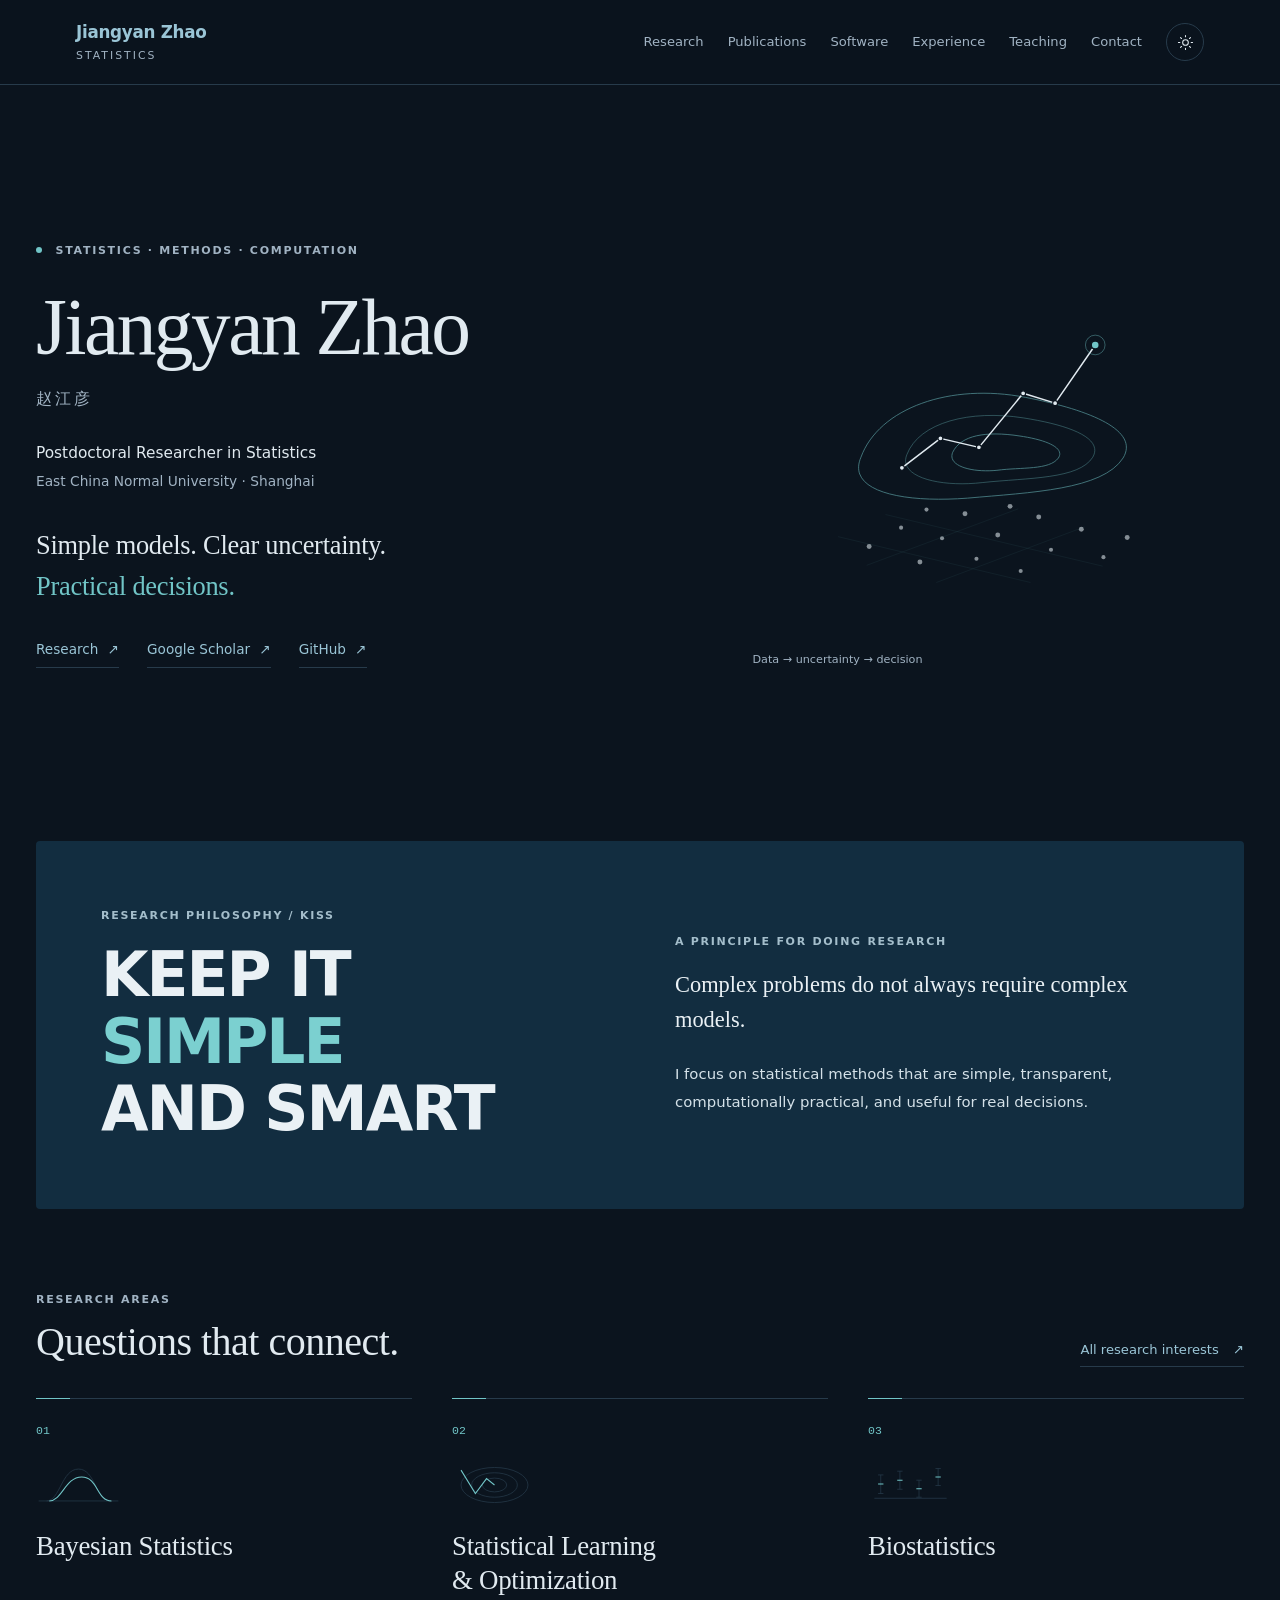
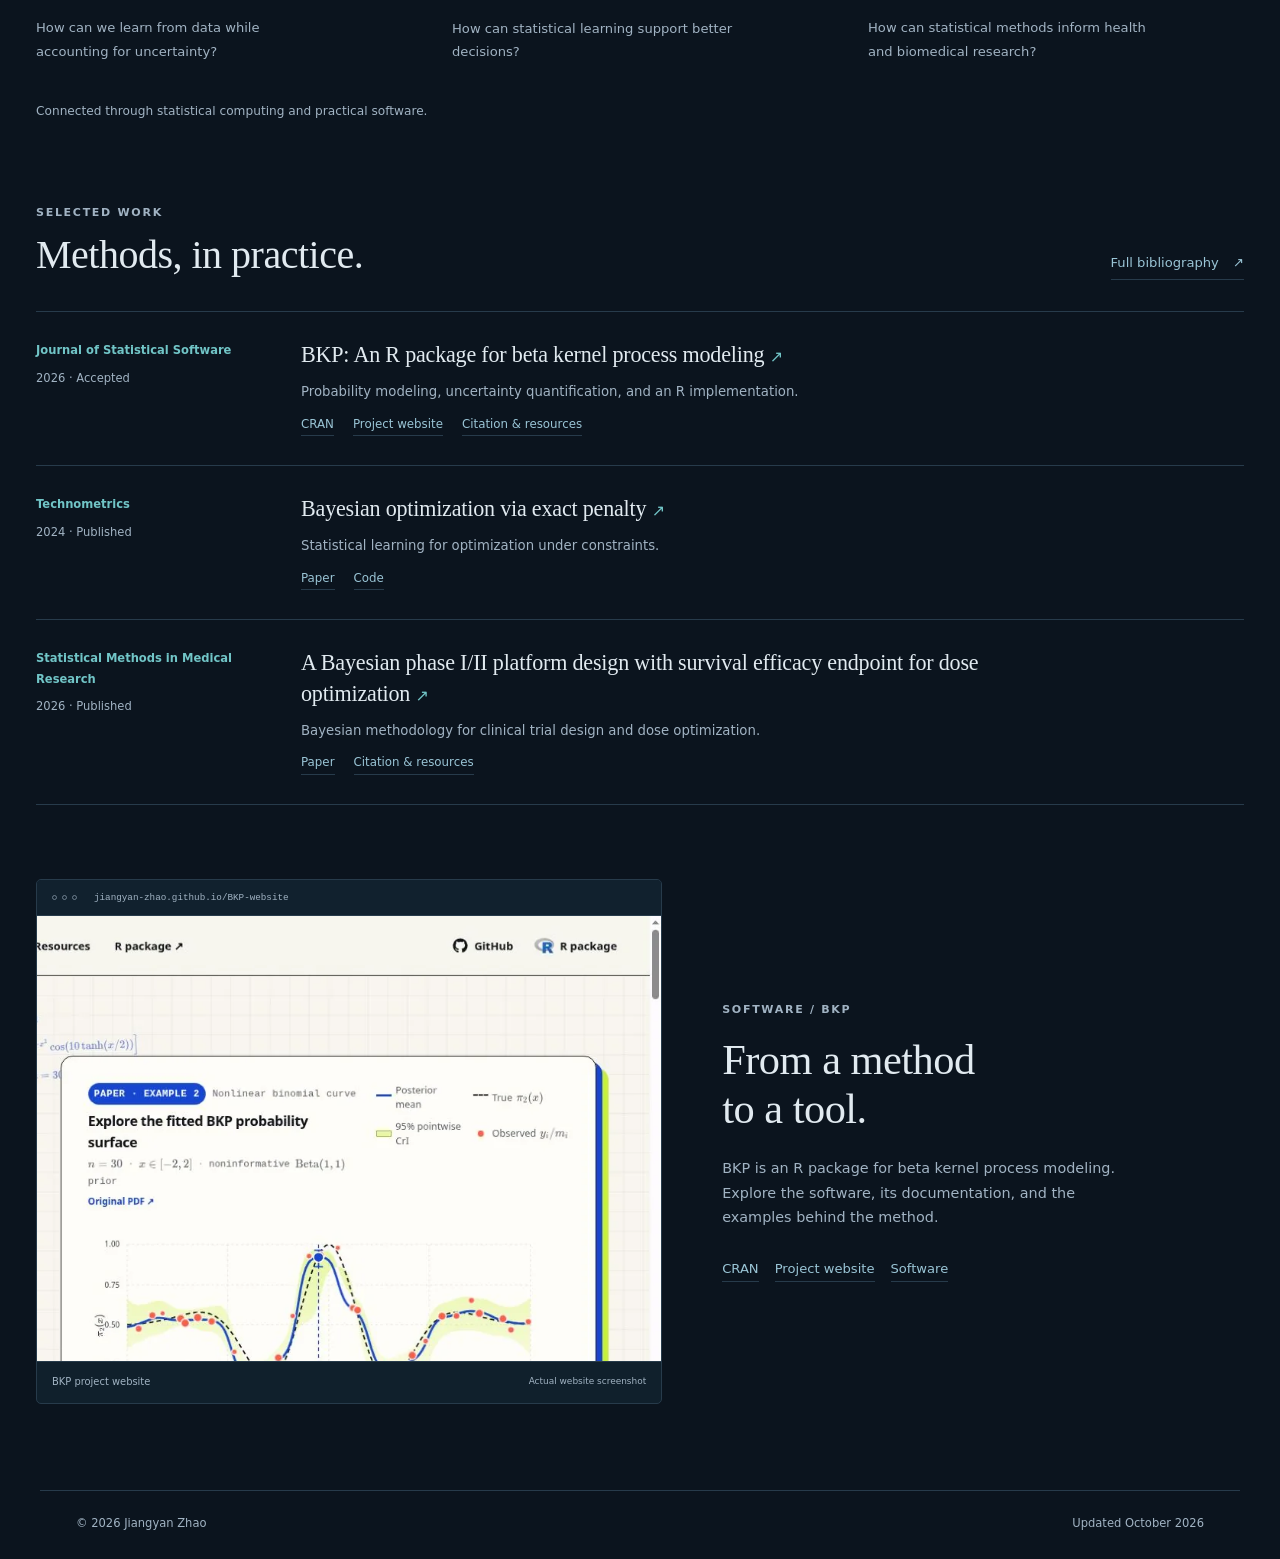
==== commit 773fa61e: "Simplify Home identity and expand Research into three connected themes; consolidate CSS" ====
--- a/index.html
+++ b/index.html
@@ -1,42 +1,46 @@
-<!doctype html><html lang="en"><head><meta charset="utf-8"><meta name="viewport" content="width=device-width, initial-scale=1"><meta name="description" content="Jiangyan Zhao, postdoctoral researcher in statistics at East China Normal University. Bayesian statistics, statistical learning and optimization, biostatistics, and statistical computing."><meta name="theme-color" content="#183c60"><meta property="og:type" content="website"><meta property="og:title" content="Jiangyan Zhao | Statistics"><meta property="og:description" content="Bayesian statistics, statistical learning and optimization, biostatistics, and statistical computing."><meta property="og:url" content="https://jiangyan-zhao.github.io/"><link rel="canonical" href="https://jiangyan-zhao.github.io/"><link rel="icon" href="assets/favicon.svg" type="image/svg+xml"><title>Jiangyan Zhao | Statistics</title><link rel="stylesheet" href="assets/styles.css?v=9"><link rel="stylesheet" href="assets/visual.css?v=12"><link rel="stylesheet" href="assets/home-signature.css?v=12"><script>try{var savedTheme=localStorage.getItem('jiangyan-theme');document.documentElement.dataset.theme=savedTheme==='light'||savedTheme==='dark'?savedTheme:'dark';}catch(e){document.documentElement.dataset.theme='dark';}</script><script src="assets/script.js?v=12" defer></script></head><body><a class="skip" href="#main">Skip to content</a><header class="site-header"><div class="header-inner"><a class="brand" href="index.html">Jiangyan Zhao<span>Statistics</span></a><nav aria-label="Main navigation"><a href="index.html" aria-current="page">Home</a><a href="research.html">Research</a><a href="publications.html">Publications</a><a href="software.html">Software</a><a href="experience.html">Experience</a><a href="teaching.html">Teaching</a><a href="contact.html">Contact</a></nav><button class="theme-toggle" type="button" hidden aria-label="Switch to dark mode"><svg class="icon-moon" viewBox="0 0 24 24" aria-hidden="true"><path d="M 20.6 14.4A 9 9 0 0 1 9.6 3.4a 9 9 0 1 0 11 11Z"/></svg><svg class="icon-sun" viewBox="0 0 24 24" aria-hidden="true"><circle cx="12" cy="12" r="4"/><path d="M12 2v2m0 16v2M2 12h2m16 0h2M5 5l1.4 1.4m11.2 11.2L19 19M5 19l1.4-1.4M17.6 6.4L19 5"/></svg></button></div></header><main id="main" class="page-home">
+<!doctype html><html lang="en"><head><meta charset="utf-8"><meta name="viewport" content="width=device-width, initial-scale=1"><meta name="description" content="Jiangyan Zhao, postdoctoral researcher in statistics at East China Normal University. Bayesian statistics, statistical learning and optimization, biostatistics, and statistical computing."><meta name="theme-color" content="#183c60"><meta property="og:type" content="website"><meta property="og:title" content="Jiangyan Zhao | Statistics"><meta property="og:description" content="Bayesian statistics, statistical learning and optimization, biostatistics, and statistical computing."><meta property="og:url" content="https://jiangyan-zhao.github.io/"><link rel="canonical" href="https://jiangyan-zhao.github.io/"><link rel="icon" href="assets/favicon.svg" type="image/svg+xml"><link rel="stylesheet" href="assets/base.css?v=14"><title>Jiangyan Zhao | Statistics</title><link rel="stylesheet" href="assets/home.css?v=14"><script>try{var savedTheme=localStorage.getItem('jiangyan-theme');document.documentElement.dataset.theme=savedTheme==='light'||savedTheme==='dark'?savedTheme:'dark';}catch(e){document.documentElement.dataset.theme='dark';}</script><script src="assets/script.js?v=14" defer></script></head><body><a class="skip" href="#main">Skip to content</a><header class="site-header"><div class="header-inner"><a class="brand" href="index.html">Jiangyan Zhao<span>Statistics</span></a><nav aria-label="Main navigation"><a href="research.html">Research</a><a href="publications.html">Publications</a><a href="software.html">Software</a><a href="experience.html">Experience</a><a href="teaching.html">Teaching</a><a href="contact.html">Contact</a></nav><button class="theme-toggle" type="button" hidden aria-label="Switch to dark mode"><svg class="icon-moon" viewBox="0 0 24 24" aria-hidden="true"><path d="M 20.6 14.4A 9 9 0 0 1 9.6 3.4a 9 9 0 1 0 11 11Z"/></svg><svg class="icon-sun" viewBox="0 0 24 24" aria-hidden="true"><circle cx="12" cy="12" r="4"/><path d="M12 2v2m0 16v2M2 12h2m16 0h2M5 5l1.4 1.4m11.2 11.2L19 19M5 19l1.4-1.4M17.6 6.4L19 5"/></svg></button></div></header><main id="main" class="page-home">
 <section class="hero" aria-labelledby="name">
 <div class="hero-copy">
   <p class="eyebrow"><span class="status-dot" aria-hidden="true"></span> STATISTICS · METHODS · COMPUTATION</p>
   <h1 id="name"><span class="english-name">Jiangyan Zhao</span><span class="chinese-name" lang="zh-CN">赵江彦</span></h1>
   <p class="hero-role">Postdoctoral Researcher in Statistics<br><span>East China Normal University · Shanghai</span></p>
   <p class="hero-statement">Simple models. Clear uncertainty.<br><em>Practical decisions.</em></p>
-  <p class="hero-kiss">Guided by KISS — Keep It Simple and Smart.</p>
   <div class="hero-links"><a href="research.html">Research <span aria-hidden="true">↗</span></a><a href="https://scholar.google.com/citations?user=xZHKXAEAAAAJ">Google Scholar <span aria-hidden="true">↗</span></a><a href="https://github.com/Jiangyan-Zhao">GitHub <span aria-hidden="true">↗</span></a></div>
 </div>
 <figure class="hero-geometry">
   <div class="geometry-canvas"><svg viewBox="0 0 600 500" role="img" aria-labelledby="signature-title signature-desc" xmlns="http://www.w3.org/2000/svg">
 <title id="signature-title">Data, uncertainty, decision</title>
-<desc id="signature-desc">An abstract statistical research signature: a lower cloud of observations, a middle field of uncertainty contours, and an upper sequential path ending at a highlighted target.</desc>
-<g class="signature-grid"><path d="M 90 348 L 347 423 M 119 325 L 405 408 M 187 315 L 460 395 M 98 395 L 296 316 M 161 416 L 365 335 M 236 434 L 432 356"/></g>
-<g class="signature-observations"><circle cx="324.5" cy="368.3" r="2.2"/><circle cx="259.7" cy="383.5" r="2.6"/><circle cx="301.6" cy="353.1" r="3.0"/><circle cx="341.8" cy="383.1" r="2.2"/><circle cx="211.9" cy="374.8" r="2.6"/><circle cx="375.6" cy="349.7" r="3.0"/><circle cx="269.4" cy="400.7" r="2.2"/><circle cx="245.2" cy="348.9" r="2.6"/><circle cx="406.2" cy="371.8" r="3.0"/><circle cx="181.3" cy="394.7" r="2.2"/><circle cx="351.3" cy="333.4" r="2.6"/><circle cx="336.8" cy="402.9" r="3.0"/><circle cx="172.9" cy="362.9" r="2.2"/><circle cx="440.4" cy="348.8" r="2.6"/><circle cx="207.9" cy="413.6" r="3.0"/><circle cx="275.6" cy="329.8" r="2.2"/><circle cx="421.0" cy="388.3" r="2.6"/><circle cx="127.8" cy="388.6" r="3.0"/><circle cx="418.7" cy="326.0" r="2.2"/><circle cx="287.8" cy="420.5" r="2.6"/><circle cx="179.3" cy="343.5" r="3.0"/><circle cx="480.9" cy="360.6" r="2.2"/><circle cx="139.3" cy="415.6" r="2.6"/></g>
-<path d="M 546.1,220.9 L 549.8,226.5 L 552.1,232.4 L 552.8,238.5 L 551.9,244.7 L 549.3,251.1 L 545.1,257.4 L 539.3,263.7 L 532.0,269.9 L 523.4,275.9 L 513.6,281.6 L 502.7,287.0 L 491.0,292.1 L 478.7,296.8 L 465.9,301.1 L 452.8,305.1 L 439.6,308.8 L 426.4,312.1 L 413.2,315.3 L 400.2,318.2 L 387.3,320.9 L 374.5,323.5 L 361.9,326.0 L 349.2,328.5 L 336.5,330.9 L 323.7,333.3 L 310.7,335.6 L 297.4,337.9 L 283.8,340.0 L 269.8,342.0 L 255.5,343.8 L 240.9,345.3 L 226.1,346.5 L 211.1,347.3 L 196.1,347.6 L 181.3,347.4 L 166.8,346.7 L 152.8,345.3 L 139.4,343.4 L 127.0,340.9 L 115.5,337.9 L 105.2,334.2 L 96.1,330.1 L 88.3,325.6 L 81.9,320.7 L 76.8,315.5 L 73.0,310.0 L 70.5,304.4 L 69.1,298.6 L 68.8,292.8 L 69.4,287.0 L 70.8,281.2 L 72.9,275.4 L 75.5,269.7 L 78.7,264.0 L 82.2,258.4 L 86.2,252.9 L 90.5,247.4 L 95.1,241.8 L 100.2,236.3 L 105.8,230.8 L 111.9,225.3 L 118.6,219.8 L 126.0,214.3 L 134.1,208.9 L 143.1,203.6 L 152.9,198.4 L 163.6,193.3 L 175.1,188.5 L 187.5,184.1 L 200.5,179.9 L 214.3,176.2 L 228.5,172.9 L 243.2,170.1 L 258.1,167.8 L 273.1,166.1 L 288.1,164.8 L 302.9,164.1 L 317.4,163.8 L 331.6,164.0 L 345.3,164.5 L 358.6,165.4 L 371.4,166.7 L 383.7,168.1 L 395.6,169.8 L 407.1,171.6 L 418.3,173.6 L 429.2,175.7 L 439.9,177.9 L 450.5,180.2 L 461.0,182.7 L 471.3,185.3 L 481.5,188.1 L 491.5,191.1 L 501.2,194.4 L 510.6,198.0 L 519.4,201.8 L 527.5,206.1 L 534.7,210.7 L 541.0,215.6 L 546.1,220.9 Z" class="signature-envelope"/>
-<g class="signature-contours"><path d="M 347.5,248.4 L 348.2,249.5 L 348.6,250.6 L 348.8,251.8 L 348.6,253.0 L 348.1,254.2 L 347.3,255.5 L 346.2,256.7 L 344.8,257.9 L 343.1,259.0 L 341.2,260.1 L 339.1,261.2 L 336.9,262.2 L 334.5,263.1 L 332.0,263.9 L 329.5,264.7 L 326.9,265.4 L 324.4,266.0 L 321.9,266.6 L 319.3,267.2 L 316.8,267.7 L 314.4,268.2 L 311.9,268.7 L 309.5,269.2 L 307.0,269.6 L 304.6,270.1 L 302.1,270.6 L 299.5,271.0 L 296.9,271.4 L 294.2,271.8 L 291.4,272.1 L 288.6,272.4 L 285.7,272.7 L 282.8,272.8 L 280.0,272.9 L 277.1,272.8 L 274.3,272.7 L 271.6,272.4 L 269.0,272.1 L 266.6,271.6 L 264.4,271.0 L 262.4,270.3 L 260.6,269.5 L 259.1,268.6 L 257.9,267.7 L 256.9,266.7 L 256.2,265.6 L 255.7,264.5 L 255.4,263.4 L 255.4,262.3 L 255.5,261.2 L 255.8,260.0 L 256.2,258.9 L 256.7,257.8 L 257.3,256.7 L 258.0,255.7 L 258.7,254.6 L 259.6,253.5 L 260.5,252.5 L 261.5,251.4 L 262.5,250.3 L 263.7,249.3 L 265.0,248.2 L 266.4,247.2 L 268.0,246.1 L 269.7,245.1 L 271.6,244.1 L 273.7,243.1 L 275.9,242.2 L 278.3,241.3 L 280.8,240.5 L 283.5,239.8 L 286.2,239.2 L 289.0,238.6 L 291.9,238.2 L 294.8,237.8 L 297.7,237.6 L 300.6,237.5 L 303.4,237.4 L 306.1,237.4 L 308.7,237.5 L 311.3,237.7 L 313.8,238.0 L 316.2,238.2 L 318.4,238.6 L 320.7,238.9 L 322.8,239.3 L 324.9,239.7 L 327.0,240.1 L 329.0,240.6 L 331.1,241.0 L 333.1,241.6 L 335.0,242.1 L 337.0,242.7 L 338.8,243.3 L 340.6,244.0 L 342.3,244.7 L 343.9,245.6 L 345.3,246.4 L 346.5,247.4 L 347.5,248.4 Z"/><path d="M 382.0,243.6 L 383.3,245.5 L 384.0,247.5 L 384.3,249.5 L 384.0,251.6 L 383.1,253.7 L 381.7,255.8 L 379.8,257.9 L 377.3,260.0 L 374.5,262.0 L 371.2,263.9 L 367.6,265.7 L 363.7,267.4 L 359.6,268.9 L 355.3,270.4 L 350.9,271.7 L 346.5,272.9 L 342.1,274.0 L 337.7,275.1 L 333.4,276.1 L 329.1,277.0 L 324.8,277.8 L 320.6,278.7 L 316.4,279.5 L 312.2,280.3 L 307.9,281.1 L 303.6,281.9 L 299.1,282.6 L 294.6,283.3 L 289.9,284.0 L 285.2,284.6 L 280.3,285.1 L 275.4,285.5 L 270.4,285.8 L 265.4,285.9 L 260.4,285.8 L 255.6,285.6 L 250.9,285.1 L 246.5,284.5 L 242.3,283.6 L 238.5,282.6 L 235.1,281.4 L 232.0,280.0 L 229.4,278.5 L 227.3,276.9 L 225.6,275.2 L 224.3,273.3 L 223.5,271.5 L 223.0,269.5 L 222.9,267.6 L 223.1,265.7 L 223.6,263.7 L 224.3,261.8 L 225.2,259.9 L 226.2,258.0 L 227.4,256.1 L 228.7,254.3 L 230.2,252.5 L 231.7,250.6 L 233.4,248.8 L 235.3,246.9 L 237.3,245.1 L 239.5,243.3 L 242.0,241.4 L 244.7,239.6 L 247.7,237.9 L 251.0,236.1 L 254.5,234.4 L 258.4,232.8 L 262.5,231.4 L 266.8,230.0 L 271.4,228.7 L 276.2,227.6 L 281.1,226.7 L 286.0,225.9 L 291.0,225.4 L 296.0,224.9 L 301.0,224.7 L 305.8,224.6 L 310.5,224.7 L 315.1,224.8 L 319.5,225.1 L 323.8,225.6 L 327.9,226.0 L 331.9,226.6 L 335.7,227.2 L 339.4,227.9 L 343.1,228.6 L 346.6,229.3 L 350.2,230.1 L 353.7,230.9 L 357.1,231.8 L 360.5,232.7 L 363.8,233.7 L 367.1,234.8 L 370.2,236.0 L 373.1,237.3 L 375.8,238.7 L 378.2,240.2 L 380.3,241.9 L 382.0,243.6 Z"/><path d="M 418.7,238.5 L 420.5,241.2 L 421.6,244.1 L 422.0,247.0 L 421.5,250.0 L 420.3,253.1 L 418.3,256.2 L 415.5,259.2 L 412.0,262.2 L 407.8,265.1 L 403.0,267.8 L 397.8,270.4 L 392.2,272.9 L 386.2,275.2 L 380.1,277.2 L 373.7,279.2 L 367.4,280.9 L 361.0,282.6 L 354.6,284.1 L 348.3,285.5 L 342.1,286.8 L 336.0,288.0 L 329.8,289.3 L 323.7,290.5 L 317.6,291.6 L 311.4,292.8 L 305.1,293.9 L 298.7,295.0 L 292.2,296.0 L 285.4,297.0 L 278.5,297.9 L 271.5,298.6 L 264.3,299.2 L 257.1,299.5 L 249.9,299.7 L 242.7,299.6 L 235.7,299.2 L 229.0,298.6 L 222.5,297.7 L 216.5,296.5 L 211.0,295.0 L 206.0,293.2 L 201.6,291.3 L 197.9,289.1 L 194.8,286.7 L 192.3,284.2 L 190.5,281.5 L 189.3,278.8 L 188.6,276.0 L 188.5,273.2 L 188.7,270.4 L 189.4,267.6 L 190.4,264.8 L 191.7,262.1 L 193.2,259.4 L 194.9,256.7 L 196.8,254.0 L 198.9,251.3 L 201.2,248.7 L 203.6,246.0 L 206.3,243.3 L 209.2,240.7 L 212.5,238.0 L 216.0,235.4 L 220.0,232.8 L 224.3,230.2 L 229.0,227.7 L 234.2,225.2 L 239.8,222.9 L 245.7,220.8 L 252.0,218.8 L 258.6,217.0 L 265.5,215.4 L 272.6,214.1 L 279.8,212.9 L 287.0,212.1 L 294.2,211.5 L 301.4,211.1 L 308.4,211.0 L 315.2,211.1 L 321.9,211.3 L 328.3,211.8 L 334.4,212.4 L 340.4,213.1 L 346.1,213.9 L 351.7,214.8 L 357.1,215.7 L 362.3,216.7 L 367.5,217.8 L 372.6,218.9 L 377.7,220.1 L 382.7,221.4 L 387.6,222.7 L 392.4,224.2 L 397.1,225.8 L 401.6,227.5 L 405.8,229.4 L 409.7,231.4 L 413.3,233.6 L 416.3,236.0 L 418.7,238.5 Z"/><path d="M 459.7,232.9 L 462.2,236.5 L 463.6,240.3 L 464.1,244.3 L 463.5,248.3 L 461.8,252.4 L 459.1,256.6 L 455.3,260.7 L 450.6,264.7 L 445.0,268.5 L 438.6,272.3 L 431.6,275.8 L 424.0,279.1 L 416.0,282.1 L 407.7,284.9 L 399.2,287.5 L 390.6,289.9 L 382.1,292.1 L 373.5,294.1 L 365.0,296.0 L 356.7,297.8 L 348.4,299.5 L 340.1,301.1 L 331.9,302.7 L 323.7,304.3 L 315.4,305.8 L 306.9,307.3 L 298.3,308.8 L 289.5,310.2 L 280.4,311.5 L 271.1,312.7 L 261.6,313.6 L 252.0,314.4 L 242.3,314.9 L 232.6,315.1 L 222.9,315.0 L 213.5,314.5 L 204.4,313.6 L 195.8,312.4 L 187.7,310.8 L 180.2,308.8 L 173.5,306.4 L 167.6,303.8 L 162.6,300.8 L 158.4,297.6 L 155.1,294.2 L 152.7,290.7 L 151.0,287.0 L 150.1,283.3 L 149.9,279.5 L 150.3,275.7 L 151.2,272.0 L 152.6,268.2 L 154.3,264.5 L 156.3,260.9 L 158.6,257.2 L 161.2,253.6 L 164.0,250.0 L 167.0,246.5 L 170.3,242.9 L 173.9,239.3 L 177.9,235.7 L 182.2,232.2 L 187.0,228.6 L 192.3,225.1 L 198.2,221.6 L 204.5,218.2 L 211.5,215.0 L 218.9,211.9 L 227.0,209.0 L 235.4,206.3 L 244.4,203.9 L 253.6,201.7 L 263.1,199.9 L 272.8,198.4 L 282.5,197.3 L 292.3,196.5 L 301.9,196.0 L 311.3,195.8 L 320.5,195.9 L 329.4,196.3 L 338.0,196.9 L 346.3,197.7 L 354.3,198.6 L 362.1,199.7 L 369.5,200.9 L 376.8,202.2 L 383.9,203.5 L 390.8,205.0 L 397.7,206.5 L 404.5,208.1 L 411.2,209.8 L 417.8,211.6 L 424.3,213.5 L 430.6,215.7 L 436.7,218.0 L 442.4,220.5 L 447.7,223.2 L 452.4,226.2 L 456.4,229.4 L 459.7,232.9 Z"/><path d="M 502.9,226.9 L 506.0,231.5 L 507.9,236.3 L 508.4,241.4 L 507.7,246.5 L 505.6,251.8 L 502.1,257.0 L 497.3,262.2 L 491.3,267.3 L 484.2,272.2 L 476.1,276.9 L 467.2,281.4 L 457.5,285.6 L 447.4,289.4 L 436.8,293.0 L 426.0,296.3 L 415.1,299.3 L 404.2,302.1 L 393.4,304.7 L 382.6,307.1 L 372.0,309.3 L 361.5,311.5 L 351.0,313.6 L 340.6,315.6 L 330.1,317.6 L 319.5,319.6 L 308.8,321.5 L 297.8,323.3 L 286.6,325.1 L 275.1,326.8 L 263.3,328.2 L 251.3,329.5 L 239.0,330.5 L 226.7,331.1 L 214.3,331.4 L 202.1,331.2 L 190.2,330.6 L 178.6,329.5 L 167.6,327.9 L 157.3,325.9 L 147.9,323.3 L 139.4,320.3 L 131.9,317.0 L 125.5,313.2 L 120.1,309.2 L 116.0,304.9 L 112.8,300.3 L 110.8,295.7 L 109.6,291.0 L 109.4,286.2 L 109.8,281.4 L 111.0,276.6 L 112.7,271.8 L 114.9,267.1 L 117.5,262.4 L 120.4,257.8 L 123.7,253.3 L 127.2,248.7 L 131.1,244.2 L 135.3,239.6 L 139.9,235.1 L 144.9,230.5 L 150.4,226.0 L 156.5,221.5 L 163.2,217.0 L 170.6,212.6 L 178.7,208.3 L 187.5,204.1 L 197.0,200.2 L 207.2,196.5 L 218.0,193.1 L 229.3,190.0 L 241.1,187.3 L 253.1,185.0 L 265.4,183.1 L 277.8,181.7 L 290.2,180.6 L 302.4,180.0 L 314.4,179.8 L 326.0,179.9 L 337.4,180.4 L 348.3,181.2 L 358.9,182.2 L 369.0,183.4 L 378.8,184.7 L 388.3,186.3 L 397.5,187.9 L 406.5,189.6 L 415.4,191.4 L 424.1,193.4 L 432.7,195.4 L 441.3,197.5 L 449.7,199.8 L 457.9,202.3 L 465.9,205.0 L 473.6,208.0 L 480.9,211.2 L 487.6,214.7 L 493.6,218.4 L 498.7,222.5 L 502.9,226.9 Z"/><path d="M 546.1,220.9 L 549.8,226.5 L 552.1,232.4 L 552.8,238.5 L 551.9,244.7 L 549.3,251.1 L 545.1,257.4 L 539.3,263.7 L 532.0,269.9 L 523.4,275.9 L 513.6,281.6 L 502.7,287.0 L 491.0,292.1 L 478.7,296.8 L 465.9,301.1 L 452.8,305.1 L 439.6,308.8 L 426.4,312.1 L 413.2,315.3 L 400.2,318.2 L 387.3,320.9 L 374.5,323.5 L 361.9,326.0 L 349.2,328.5 L 336.5,330.9 L 323.7,333.3 L 310.7,335.6 L 297.4,337.9 L 283.8,340.0 L 269.8,342.0 L 255.5,343.8 L 240.9,345.3 L 226.1,346.5 L 211.1,347.3 L 196.1,347.6 L 181.3,347.4 L 166.8,346.7 L 152.8,345.3 L 139.4,343.4 L 127.0,340.9 L 115.5,337.9 L 105.2,334.2 L 96.1,330.1 L 88.3,325.6 L 81.9,320.7 L 76.8,315.5 L 73.0,310.0 L 70.5,304.4 L 69.1,298.6 L 68.8,292.8 L 69.4,287.0 L 70.8,281.2 L 72.9,275.4 L 75.5,269.7 L 78.7,264.0 L 82.2,258.4 L 86.2,252.9 L 90.5,247.4 L 95.1,241.8 L 100.2,236.3 L 105.8,230.8 L 111.9,225.3 L 118.6,219.8 L 126.0,214.3 L 134.1,208.9 L 143.1,203.6 L 152.9,198.4 L 163.6,193.3 L 175.1,188.5 L 187.5,184.1 L 200.5,179.9 L 214.3,176.2 L 228.5,172.9 L 243.2,170.1 L 258.1,167.8 L 273.1,166.1 L 288.1,164.8 L 302.9,164.1 L 317.4,163.8 L 331.6,164.0 L 345.3,164.5 L 358.6,165.4 L 371.4,166.7 L 383.7,168.1 L 395.6,169.8 L 407.1,171.6 L 418.3,173.6 L 429.2,175.7 L 439.9,177.9 L 450.5,180.2 L 461.0,182.7 L 471.3,185.3 L 481.5,188.1 L 491.5,191.1 L 501.2,194.4 L 510.6,198.0 L 519.4,201.8 L 527.5,206.1 L 534.7,210.7 L 541.0,215.6 L 546.1,220.9 Z"/></g>
-<path d="M 137 203 C 165 196 177 168 220 167 S 274 195 304 186 S 335 144 362 139 S 399 129 424 111" class="svg-trajectory"/>
-<g class="signature-steps"><circle cx="137" cy="203" r="3"/><circle cx="220" cy="167" r="3.5"/><circle cx="304" cy="186" r="3.5"/><circle cx="362" cy="139" r="3.5"/></g>
-<circle cx="424" cy="111" r="14" class="signature-target-ring"/>
-<circle cx="424" cy="111" r="5.5" class="signature-target"/>
+<desc id="signature-desc">Fifteen observations below three uncertainty contours, with a sequential path rising toward a single target.</desc>
+<g class="signature-grid"><path d="M 105 378 L 340 434 M 163 351 L 428 414 M 140 413 L 325 344 M 225 434 L 406 366"/></g>
+<g class="signature-observations">
+<circle cx="143" cy="390" r="3"/><circle cx="182" cy="367" r="2.5"/><circle cx="205" cy="409" r="3"/><circle cx="232" cy="380" r="2.5"/><circle cx="260" cy="350" r="3"/>
+<circle cx="274" cy="405" r="2.5"/><circle cx="300" cy="376" r="3"/><circle cx="328" cy="420" r="2.5"/><circle cx="350" cy="354" r="3"/><circle cx="365" cy="394" r="2.5"/>
+<circle cx="402" cy="369" r="3"/><circle cx="429" cy="403" r="2.5"/><circle cx="458" cy="379" r="3"/><circle cx="213" cy="345" r="2.5"/><circle cx="315" cy="341" r="3"/>
+</g>
+<g class="signature-contours">
+<path d="M 133 281 C 155 221 242 190 334 208 C 416 224 473 249 453 282 C 428 321 340 324 263 331 C 184 337 115 323 133 281 Z"/>
+<path d="M 189 278 C 204 238 267 223 331 233 C 389 242 429 258 416 281 C 399 308 338 306 281 312 C 229 318 178 305 189 278 Z"/>
+<path d="M 245 275 C 255 254 286 249 326 255 C 361 260 382 270 374 282 C 363 297 329 293 299 297 C 269 300 238 292 245 275 Z"/>
+</g>
+<path d="M 183 294 L 230 258 L 277 269 L 331 203 L 370 215 L 419 144" class="signature-path"/>
+<g class="signature-steps"><circle cx="183" cy="294" r="3"/><circle cx="230" cy="258" r="3"/><circle cx="277" cy="269" r="3"/><circle cx="331" cy="203" r="3"/><circle cx="370" cy="215" r="3"/></g>
+<circle cx="419" cy="144" r="12" class="signature-target-ring"/><circle cx="419" cy="144" r="5" class="signature-target"/>
 </svg></div>
-  <figcaption><span>Data → uncertainty → decision</span><span class="graphic-note">Research signature</span></figcaption>
-  <button class="motion-toggle" type="button" hidden aria-label="Pause animation"><span class="motion-icon" aria-hidden="true">Ⅱ</span><span class="motion-label">Pause motion</span></button>
+  <figcaption><span>Data → uncertainty → decision</span></figcaption>
 </figure>
 </section>
 
 <section id="philosophy" class="philosophy reveal" aria-labelledby="philosophy-title">
 <div class="philosophy-motto"><p class="eyebrow">Research philosophy / KISS</p><h2 id="philosophy-title">KEEP IT<br><span>SIMPLE</span><br>AND SMART</h2></div>
-<div class="philosophy-about"><p class="eyebrow">A principle for doing research</p><p class="philosophy-lead">Complex problems do not always require complex models.</p><p>I focus on statistical methods that are simple, transparent, computationally practical, and useful for real decisions.</p><p>For me, simplicity means keeping the essential structure of a problem while making the reasoning, uncertainty, and implementation clear.</p></div>
+<div class="philosophy-about"><p class="eyebrow">A principle for doing research</p><p class="philosophy-lead">Complex problems do not always require complex models.</p><p>I focus on statistical methods that are simple, transparent, computationally practical, and useful for real decisions.</p></div>
 </section>
 
 <section class="home-section reveal" aria-labelledby="areas-title">
   <div class="home-section-heading"><div><p class="eyebrow">Research areas</p><h2 id="areas-title">Questions that connect.</h2></div><a class="inline-arrow" href="research.html">All research interests <span aria-hidden="true">↗</span></a></div>
-  <div class="area-cards">
-    <a class="area-card" href="research.html"><svg viewBox="0 0 160 90" aria-hidden="true"><path d="M 5 75 H 155 M 20 75 C 45 75 48 15 80 15 S 112 75 140 75"/><path class="accent-line" d="M 25 75 C 49 75 55 30 86 30 S 114 75 142 75"/></svg><h3>Bayesian <br>statistics</h3><p>How can we learn from data while accounting for uncertainty?</p><span class="card-arrow" aria-hidden="true">↗</span></a>
-    <a class="area-card" href="research.html"><svg viewBox="0 0 160 90" aria-hidden="true"><ellipse cx="80" cy="45" rx="63" ry="33"/><ellipse cx="80" cy="45" rx="43" ry="23"/><ellipse cx="80" cy="45" rx="23" ry="13"/><path class="accent-line" d="M 17 17 L 44 61 L 65 33 L 80 45"/></svg><h3>Statistical learning <br>&amp; optimization</h3><p>How can statistical learning support better decisions?</p><span class="card-arrow" aria-hidden="true">↗</span></a>
-    <a class="area-card" href="research.html"><svg viewBox="0 0 160 90" aria-hidden="true"><path d="M 12 70 H 148 M 24 26 V 61 M 19 26 H 29 M 19 61 H 29 M 60 19 V 53 M 55 19 H 65 M 55 53 H 65 M 96 36 V 68 M 91 36 H 101 M 91 68 H 101 M 132 14 V 46 M 127 14 H 137 M 127 46 H 137"/><path class="accent-line" d="M 19 43 H 29 M 55 36 H 65 M 91 52 H 101 M 127 30 H 137"/></svg><h3>Biostatistics</h3><p>How can statistical methods inform health and biomedical research?</p><span class="card-arrow" aria-hidden="true">↗</span></a>
+  <div class="area-columns">
+    <a class="area-column" href="research.html#bayesian"><span class="area-number">01</span><svg viewBox="0 0 160 90" aria-hidden="true"><path d="M 5 75 H 155 M 20 75 C 45 75 48 15 80 15 S 112 75 140 75"/><path class="accent-line" d="M 25 75 C 49 75 55 30 86 30 S 114 75 142 75"/></svg><h3>Bayesian Statistics</h3><p>How can we learn from data while accounting for uncertainty?</p></a>
+    <a class="area-column" href="research.html#learning"><span class="area-number">02</span><svg viewBox="0 0 160 90" aria-hidden="true"><ellipse cx="80" cy="45" rx="63" ry="33"/><ellipse cx="80" cy="45" rx="43" ry="23"/><ellipse cx="80" cy="45" rx="23" ry="13"/><path class="accent-line" d="M 17 17 L 44 61 L 65 33 L 80 45"/></svg><h3>Statistical Learning<br>&amp; Optimization</h3><p>How can statistical learning support better decisions?</p></a>
+    <a class="area-column" href="research.html#biostatistics"><span class="area-number">03</span><svg viewBox="0 0 160 90" aria-hidden="true"><path d="M 12 70 H 148 M 24 26 V 61 M 19 26 H 29 M 19 61 H 29 M 60 19 V 53 M 55 19 H 65 M 55 53 H 65 M 96 36 V 68 M 91 36 H 101 M 91 68 H 101 M 132 14 V 46 M 127 14 H 137 M 127 46 H 137"/><path class="accent-line" d="M 19 43 H 29 M 55 36 H 65 M 91 52 H 101 M 127 30 H 137"/></svg><h3>Biostatistics</h3><p>How can statistical methods inform health and biomedical research?</p></a>
   </div>
   <p class="areas-note">Connected through statistical computing and practical software.</p>
 </section>
@@ -53,9 +57,9 @@
 <section class="software-feature reveal" aria-labelledby="software-title">
 <figure class="software-browser">
   <div class="browser-toolbar"><span class="browser-dots" aria-hidden="true"><i></i><i></i><i></i></span><span class="browser-address">jiangyan-zhao.github.io/BKP-website</span></div>
-  <a class="browser-preview" href="https://jiangyan-zhao.github.io/BKP-website/" aria-label="Open the BKP project website"><img src="assets/bkp-website.jpg" width="1363" height="936" loading="lazy" decoding="async" alt="Screenshot of the real BKP project website, showing the package overview and its interactive probability modeling example."></a>
+  <a class="browser-preview" href="https://jiangyan-zhao.github.io/BKP-website/" aria-label="Open the BKP project website"><img src="assets/bkp-website.webp" width="1348" height="926" loading="lazy" decoding="async" alt="Screenshot of the real BKP project website, focused on its interactive probability modeling example."></a>
   <figcaption>BKP project website <span>Actual website screenshot</span></figcaption>
 </figure>
 <div class="software-feature-copy"><p class="eyebrow">Software / BKP</p><h2 id="software-title">From a method<br>to a tool.</h2><p>BKP is an R package for beta kernel process modeling. Explore the software, its documentation, and the examples behind the method.</p><div class="text-links"><a href="https://cran.r-project.org/package=BKP">CRAN</a><a href="https://jiangyan-zhao.github.io/BKP-website/">Project website</a><a href="software.html">Software</a></div></div>
 </section>
-</main><footer><span>© 2026 Jiangyan Zhao</span><span>Updated October 2026</span></footer></body></html>+</main><footer><span>© 2026 Jiangyan Zhao</span><span>Updated October 2026</span></footer></body></html>
--- a/assets/base.css
+++ b/assets/base.css
@@ -0,0 +1,85 @@
+/* Shared typography, themes, navigation and bibliography. */
+:root{color-scheme:light;--paper:#f8faf9;--ink:#172c3d;--muted:#536b7b;--accent:#174960;--cyan:#087f83;--line:#d9e3e5;--wash:#eef3f3;--card:#fff;--header:rgba(248,250,249,.88);font-size:16px;scroll-behavior:smooth;scroll-padding-top:110px}
+:root[data-theme="dark"]{color-scheme:dark;--paper:#0b141e;--ink:#e1eaf0;--muted:#a1b3c3;--accent:#9ac5d6;--cyan:#71c5c7;--line:#273b4b;--wash:#11212e;--card:#10202c;--header:rgba(11,20,30,.87)}
+*{box-sizing:border-box}
+body{margin:0;min-height:100vh;display:flex;flex-direction:column;background:var(--paper);color:var(--ink);font:1rem/1.7 system-ui,-apple-system,BlinkMacSystemFont,"Segoe UI",Arial,sans-serif}
+a{color:var(--accent);text-decoration:none;text-underline-offset:4px}
+a:hover{text-decoration:underline}
+a:focus-visible,button:focus-visible{outline:2px solid var(--cyan);outline-offset:6px;border-radius:2px}
+button{font:inherit;color:inherit}
+p{margin:0 0 1rem}
+h1,h2,h3,h4{line-height:1.25;font-weight:600;margin:0}
+h1,h2{font-family:"Iowan Old Style","Palatino Linotype",Georgia,serif;font-weight:400}
+h1{font-size:3.6rem;letter-spacing:-1.4px}
+h2{font-size:2.2rem;letter-spacing:-.5px}
+h3{font-size:1.16rem}
+h4{font-size:1.1rem}
+svg{display:block;max-width:100%}
+main,footer,.header-inner{max-width:1200px;margin:auto;padding-left:36px;padding-right:36px}
+main{width:100%;flex:1}
+footer{width:100%;padding-top:23px;padding-bottom:25px;display:flex;justify-content:space-between;font-size:.72rem;color:var(--muted)}
+.skip{position:absolute;top:-80px;left:20px;background:var(--ink);color:var(--paper);padding:8px 16px;z-index:20}
+.skip:focus{top:12px}
+.site-header{background:var(--header);border-bottom:1px solid var(--line);position:sticky;top:0;z-index:10;backdrop-filter:none;-webkit-backdrop-filter:none}
+.site-header.is-scrolled{backdrop-filter:blur(14px);-webkit-backdrop-filter:blur(14px)}
+.header-inner{min-height:84px;display:grid;grid-template-columns:auto 1fr auto;align-items:center;gap:24px}
+.brand{font-size:1.05rem;font-weight:650;line-height:1.2;letter-spacing:-.3px;white-space:nowrap}
+.brand span{display:block;color:var(--muted);font-size:.68rem;font-weight:500;margin-top:7px;letter-spacing:2px;text-transform:uppercase}
+.site-header nav{display:flex;align-items:center;justify-content:flex-end;gap:24px;font-size:.82rem}
+.site-header nav a{position:relative;white-space:nowrap;padding:8px 0;color:var(--muted)}
+.site-header nav a::after{content:"";position:absolute;left:0;bottom:2px;width:100%;height:2px;background:var(--cyan);transform:scaleX(0);transform-origin:left;transition:transform .22s}
+.site-header nav a:hover,.site-header nav a[aria-current="page"]{color:var(--ink);text-decoration:none}
+.site-header nav a:hover::after,.site-header nav a[aria-current="page"]::after{transform:scaleX(1)}
+.theme-toggle{border:1px solid var(--line);border-radius:50%;background:transparent;width:38px;height:38px;display:grid;place-items:center;cursor:pointer;transition:border-color .2s,background .2s}
+.theme-toggle[hidden]{display:none}
+.theme-toggle:hover{border-color:var(--cyan);background:var(--wash)}
+.theme-toggle svg{width:17px;height:17px;fill:none;stroke:currentColor;stroke-width:1.5;stroke-linecap:round;stroke-linejoin:round}
+.theme-toggle .icon-sun{display:none}
+[data-theme="dark"] .theme-toggle .icon-sun{display:block}
+[data-theme="dark"] .theme-toggle .icon-moon{display:none}
+.eyebrow{font-size:.69rem;font-weight:600;line-height:1.6;letter-spacing:1.7px;text-transform:uppercase;color:var(--muted);margin-bottom:17px}
+.inline-arrow{font-size:.82rem;border-bottom:1px solid var(--line);padding-bottom:5px}
+.inline-arrow:hover{border-color:var(--cyan);text-decoration:none}
+.inline-arrow span{display:inline-block;margin-left:10px;transition:transform .2s}
+.inline-arrow:hover span{transform:translate(2px,-2px)}
+.text-links{display:flex;gap:19px;flex-wrap:wrap;margin-top:11px;font-size:.85rem}
+.text-links a{border-bottom:1px solid var(--line);line-height:1.8}
+.text-links a:hover{border-color:var(--cyan);text-decoration:none}
+.section{padding:51px 0 55px;border-bottom:1px solid var(--line)}
+.section-heading{margin-bottom:31px}
+.group-heading{font-size:.84rem;font-weight:600;text-transform:uppercase;letter-spacing:1px;color:var(--muted);margin-bottom:12px}
+.timeline{list-style:none;margin:0;padding:0}
+.timeline>li{display:grid;grid-template-columns:170px minmax(0,1fr);gap:32px;margin-bottom:26px}
+.timeline>li:last-child{margin-bottom:0}
+.timeline p{color:var(--muted);margin:0;font-size:.95rem}
+.visits b{font-weight:500;color:var(--ink)}
+.page-publications{max-width:1100px}
+.publications{margin:0}
+.page-publications .publication:hover::marker{color:var(--cyan)}
+.reveal-ready{opacity:0;transform:translateY(20px);transition:opacity .65s ease,transform .65s ease}
+.reveal-ready.is-visible,.reveal-ready:focus-within{opacity:1;transform:none}
+@media(max-width:1100px){.header-inner{gap:18px}.site-header nav{gap:19px}}
+@media(max-width:900px){.header-inner{grid-template-columns:1fr auto;padding-top:16px;padding-bottom:12px;row-gap:12px}.brand span{display:none}.site-header nav{grid-column:1/-1;grid-row:2;justify-content:flex-start;gap:23px;overflow-x:auto;flex-wrap:nowrap;max-width:100%;padding-bottom:2px}.theme-toggle{grid-column:2;grid-row:1}}
+@media(max-width:720px){:root{scroll-padding-top:135px}main,footer,.header-inner{padding-left:22px;padding-right:22px}.header-inner{min-height:106px}.brand{font-size:1rem}.site-header nav{gap:21px;font-size:.78rem}.theme-toggle{width:33px;height:33px}h1{font-size:2.65rem;letter-spacing:-.7px}h2{font-size:1.9rem}.section{padding:36px 0 39px}.section-heading{margin-bottom:25px}footer{font-size:.67rem;gap:15px}}
+@media(prefers-reduced-motion:reduce){:root{scroll-behavior:auto}*,*::before,*::after{animation:none!important;transition:none!important}.reveal-ready{opacity:1;transform:none}}
+@media print{:root{--paper:#fff;--ink:#172c3d;--muted:#536b7b;--accent:#174960;--cyan:#087f83;--line:#d9e3e5}.site-header,.skip,footer{display:none}main{padding:0;max-width:none}.section{break-inside:avoid;padding:24px 0}a{color:inherit}.reveal-ready{opacity:1;transform:none}}
+
+/* Compact bibliography matching the author's reference sample. */
+.page-publications .section-heading{margin-bottom:24px}
+.page-publications .authorship-key{display:flex;flex-wrap:wrap;gap:4px 20px;font-size:.82rem;color:var(--muted);line-height:1.5;margin-bottom:0}
+.page-publications sup{font-size:.7em;line-height:0}
+.page-publications .publications{list-style:decimal outside;padding-left:2.25rem}
+.page-publications .publication{display:list-item;border:0;padding:0;margin:0 0 18px}
+.page-publications .publication::marker{content:"[" counter(list-item) "] ";color:var(--muted);font-size:.9rem;font-variant-numeric:tabular-nums}
+.page-publications .citation{padding-left:0;text-indent:0;margin:0;font-family:"Times New Roman",Times,serif;font-size:1.06rem;line-height:1.6}
+.page-publications .citation a{color:var(--ink)}
+.page-publications .citation strong{font-weight:700}
+.page-publications .review-status{color:var(--muted)}
+.page-publications .text-links{margin-top:4px;margin-left:0;gap:6px 16px;font-size:.8rem}
+.page-publications .publication-group-heading{margin-top:28px}
+.page-publications .group-heading{padding-bottom:8px;border-bottom:1px solid var(--line);margin-bottom:17px}
+@media(max-width:720px){.page-publications .citation{font-size:1rem;line-height:1.6}.page-publications .authorship-key{font-size:.78rem;gap:5px}.page-publications .authorship-key span{display:block;flex-basis:100%}.page-publications .publication{margin-bottom:19px}}
+
+.page-publications .publication-title-row{display:flex;align-items:baseline;flex-wrap:wrap;gap:10px 22px}
+.page-publications .scholar-link{font-size:.9rem;border-bottom:1px solid #b4c6d6;line-height:1.8}
+.page-publications .scholar-link:hover{border-color:var(--accent);text-decoration:none}
--- a/assets/home.css
+++ b/assets/home.css
@@ -0,0 +1,79 @@
+/* Home: personal identity, philosophy, themes, selected work and software. */
+.page-home{max-width:1280px;display:block}
+.page-home+footer{border-top:1px solid var(--line)}
+.hero{display:grid;grid-template-columns:minmax(0,1.36fr) minmax(0,1fr);gap:48px;align-items:center;min-height:clamp(660px,84svh,860px);padding:52px 0 68px}
+.status-dot{display:inline-block;width:6px;height:6px;background:var(--cyan);border-radius:50%;margin:0 8px 1px 0}
+.hero h1{font-size:clamp(3.4rem,6.2vw,5.6rem);line-height:1.08;letter-spacing:-2.5px;margin:25px 0 28px}
+.english-name{display:block}
+.hero h1 .chinese-name{display:block;font:400 1rem/1.5 system-ui,sans-serif;letter-spacing:3px;color:var(--muted);margin:16px 0 0}
+.hero-role{color:var(--ink);font-size:.96rem;line-height:1.85;margin:0 0 29px}
+.hero-role>span{color:var(--muted);font-size:.86rem}
+.hero-statement{font:1.65rem/1.55 Georgia,serif;letter-spacing:-.25px;margin-bottom:32px}
+.hero-statement em{font-style:normal;color:var(--cyan)}
+.hero-links{display:flex;flex-wrap:wrap;align-items:center;gap:28px;font-size:.85rem}
+.hero-links>a{border-bottom:1px solid var(--line);padding-bottom:5px}
+.hero-links>a:hover{border-color:var(--cyan);text-decoration:none}
+.hero-links>a>span{display:inline-block;margin-left:5px;transition:transform .2s}
+.hero-links>a:hover>span{transform:translate(2px,-2px)}
+.hero-geometry{position:relative;margin:0;min-width:0}
+.hero-geometry svg{width:100%;overflow:visible}
+.hero-geometry figcaption{font-size:.7rem;padding:13px 0;line-height:1.8;color:var(--muted)}
+.signature-grid{fill:none;stroke:var(--cyan);stroke-width:.6;opacity:.13}
+.signature-observations{fill:var(--ink);opacity:.57}
+.signature-contours{fill:none;stroke:var(--cyan);stroke-width:1;opacity:.65;transform-box:fill-box;transform-origin:center}
+.signature-contours path:nth-child(2){opacity:.65}
+.signature-path{fill:none;stroke:var(--ink);stroke-width:1.8;stroke-linejoin:round}
+.signature-steps{fill:var(--ink);stroke:var(--paper);stroke-width:1.4}
+.signature-target{fill:var(--cyan);stroke:var(--paper);stroke-width:2}
+.signature-target-ring{fill:none;stroke:var(--cyan);stroke-width:1;opacity:.5}
+[data-motion="on"] .signature-contours{animation:contour-drift 32s ease-in-out infinite}
+[data-visibility="hidden"] .signature-contours{animation-play-state:paused}
+@keyframes contour-drift{0%,100%{transform:translateY(0)}50%{transform:translateY(-3px)}}
+.philosophy{display:grid;grid-template-columns:1fr 1fr;gap:70px;padding:66px 65px;background:#122d40;color:#eaf1f5;border-radius:4px;scroll-margin-top:110px}
+.philosophy .eyebrow{color:#a4becb}
+.philosophy-motto h2{font:550 clamp(2.7rem,4.8vw,4.2rem)/1.09 system-ui,sans-serif;letter-spacing:-2px}
+.philosophy-motto h2>span{color:#7bd0d0}
+.philosophy-about{align-self:center;max-width:485px;font-size:.93rem;line-height:1.9;color:#d4e1e8}
+.philosophy-lead{font:1.4rem/1.55 Georgia,serif;color:#eaf1f5;margin-bottom:22px}
+.philosophy-about>p:last-child{margin-bottom:0}
+.home-section{padding:82px 0 0}
+.home-section-heading{display:flex;align-items:flex-end;justify-content:space-between;gap:28px;margin-bottom:31px}
+.home-section-heading .eyebrow{margin-bottom:9px}
+.home-section h2{font-size:2.5rem}
+.area-columns{display:grid;grid-template-columns:repeat(3,minmax(0,1fr));gap:40px}
+.area-column{position:relative;display:block;padding:23px 0 17px;border-top:1px solid var(--line);color:var(--ink)}
+.area-column::before{content:"";position:absolute;top:-1px;left:0;height:1px;width:34px;background:var(--cyan);transition:width .3s}
+.area-column:hover{color:var(--ink);text-decoration:none}
+.area-column:hover::before{width:100%}
+.area-number{display:block;font:.72rem/1.5 ui-monospace,SFMono-Regular,Consolas,monospace;color:var(--cyan);margin-bottom:22px}
+.area-column svg{width:85px;height:48px;margin-bottom:21px;stroke:var(--line);stroke-width:1.4;fill:none}
+.area-column .accent-line{stroke:var(--cyan);stroke-width:2}
+.area-column h3{font:400 1.68rem/1.25 Georgia,serif;min-height:67px;letter-spacing:-.3px;max-width:330px}
+.area-column p{margin:19px 0 0;color:var(--muted);font-size:.82rem;line-height:1.8;max-width:285px}
+.areas-note{font-size:.76rem;color:var(--muted);margin:20px 0 0}
+.work-item{display:grid;grid-template-columns:230px 1fr;gap:35px;padding:28px 0 29px;border-top:1px solid var(--line)}
+.work-item:last-child{border-bottom:1px solid var(--line)}
+.work-meta{display:flex;flex-direction:column;font-size:.72rem;line-height:1.8;gap:7px;color:var(--muted)}
+.work-meta>span:first-child{font-weight:600;color:var(--cyan);max-width:205px}
+.work-item h3{font:400 1.38rem/1.4 Georgia,serif;letter-spacing:-.2px;max-width:790px}
+.work-item h3 a{color:var(--ink)}
+.work-item h3 a>span{font:400 1rem system-ui,sans-serif;color:var(--cyan);white-space:nowrap}
+.work-item p{font-size:.83rem;color:var(--muted);margin:10px 0 0}
+.work-item .text-links{font-size:.74rem;margin-top:10px}
+.software-feature{display:grid;grid-template-columns:minmax(0,1.2fr) minmax(0,1fr);gap:60px;align-items:center;padding:74px 0 86px}
+.software-feature h2{font-size:2.65rem;line-height:1.15}
+.software-feature-copy>p:not(.eyebrow){max-width:410px;font-size:.9rem;color:var(--muted);margin-top:23px}
+.software-feature-copy>.text-links{font-size:.82rem;margin-top:27px;gap:16px}
+.software-browser{margin:0;min-width:0;border:1px solid var(--line);border-radius:5px;background:var(--card);overflow:hidden}
+.browser-toolbar{display:flex;align-items:center;gap:17px;padding:12px 15px;background:var(--wash);border-bottom:1px solid var(--line)}
+.browser-dots{display:flex;gap:5px;flex-shrink:0}
+.browser-dots i{display:block;width:5px;height:5px;border:1px solid var(--muted);border-radius:50%;opacity:.6}
+.browser-address{font:.58rem ui-monospace,SFMono-Regular,Consolas,monospace;color:var(--muted);overflow:hidden;text-overflow:ellipsis;white-space:nowrap}
+.browser-preview{display:block;background:#f7f6ee;aspect-ratio:1.4;overflow:hidden}
+.browser-preview img{display:block;width:165%;max-width:none;height:auto;transform:translateX(-39.4%)}
+.software-browser figcaption{padding:12px 15px;display:flex;justify-content:space-between;gap:12px;font-size:.62rem;color:var(--muted);border-top:1px solid var(--line)}
+.software-browser figcaption>span{font-size:.56rem}
+@media(max-width:1000px){.hero{gap:25px;grid-template-columns:minmax(0,1.32fr) minmax(0,1fr)}.hero h1{font-size:clamp(3rem,5.7vw,4.7rem)}.hero-statement{font-size:1.35rem}.philosophy{gap:40px;padding:49px 40px}.area-columns{gap:25px}.area-column h3{font-size:1.45rem}.software-feature{gap:35px}}
+@media(max-width:900px){.work-item{grid-template-columns:190px 1fr;gap:25px}}
+@media(max-width:720px){.hero{grid-template-columns:1fr;gap:12px;min-height:0;padding:43px 0 40px}.hero h1{font-size:clamp(2.65rem,9vw,3.5rem);letter-spacing:-1.6px;margin:22px 0}.hero h1 .chinese-name{font-size:.9rem;margin:12px 0 0}.hero-copy .eyebrow{font-size:.65rem}.hero-role{font-size:.89rem;margin-bottom:22px}.hero-role>span{font-size:.77rem}.hero-statement{font-size:1.32rem;line-height:1.6;margin-bottom:23px}.hero-links{font-size:.78rem;gap:22px}.hero-geometry{max-width:350px;width:100%;margin:0 auto;padding-top:2px}.hero-geometry figcaption{font-size:.61rem;padding:2px 0 7px}.philosophy{grid-template-columns:1fr;gap:30px;padding:35px 25px;scroll-margin-top:135px}.philosophy-motto h2{font-size:clamp(2rem,9.3vw,3.2rem)}.philosophy-about{font-size:.85rem}.philosophy-lead{font-size:1.26rem;margin-bottom:18px}.home-section{padding-top:53px}.home-section-heading{display:block;margin-bottom:25px}.home-section-heading>.inline-arrow{display:inline-block;margin-top:18px}.home-section h2{font-size:2.1rem}.area-columns{grid-template-columns:1fr;gap:19px}.area-column{padding-top:20px}.area-number{margin-bottom:14px}.area-column svg{float:right;width:70px;height:42px;margin:0 0 15px 16px}.area-column h3{font-size:1.6rem;min-height:0;max-width:none}.area-column h3 br{display:none}.area-column p{max-width:none;margin-top:13px}.work-item{grid-template-columns:1fr;gap:16px;padding:25px 0}.work-meta{flex-direction:row;justify-content:space-between;gap:20px;font-size:.65rem}.work-meta>span:first-child{max-width:65%}.work-meta>span:last-child{white-space:nowrap}.work-item h3{font-size:1.25rem}.software-feature{grid-template-columns:1fr;gap:28px;padding:52px 0}.software-feature h2{font-size:2.2rem}.software-feature-copy>.text-links{margin-top:20px}.browser-toolbar{gap:12px;padding:10px 12px}.browser-address{font-size:.54rem}.software-browser figcaption{font-size:.57rem;padding:10px 12px}.software-browser figcaption>span{font-size:.5rem}}
+@media print{.hero{min-height:0;padding:20px 0;grid-template-columns:1.36fr 1fr}.hero h1{font-size:3.3rem}.hero-statement{font-size:1.2rem}.philosophy{background:#fff;color:var(--ink);border:1px solid var(--line);padding:30px;gap:30px}.philosophy-about,.philosophy .eyebrow{color:var(--muted)}.philosophy-lead{color:var(--ink)}.philosophy h2>span{color:var(--accent)}.home-section{padding-top:30px}.area-column,.work-item,.software-feature{break-inside:avoid}.software-feature{padding:30px 0}.signature-contours{animation:none}}
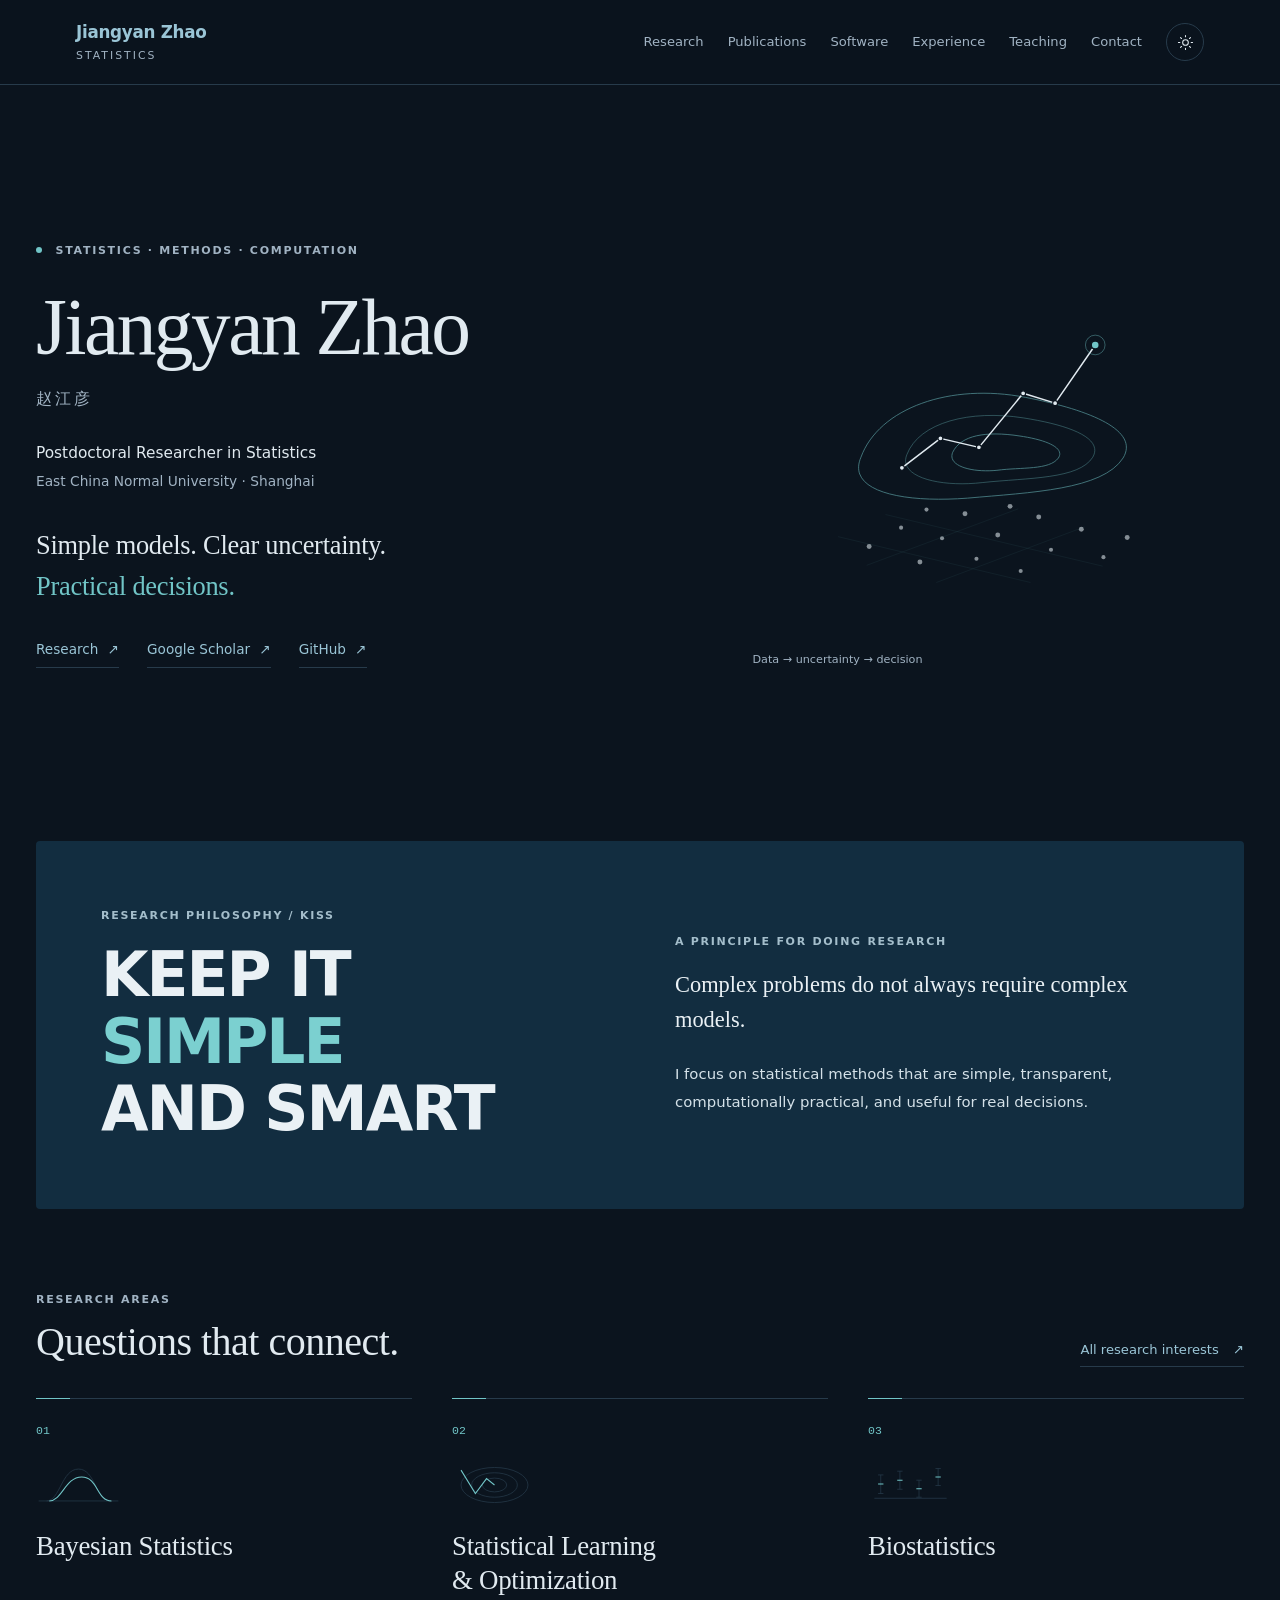
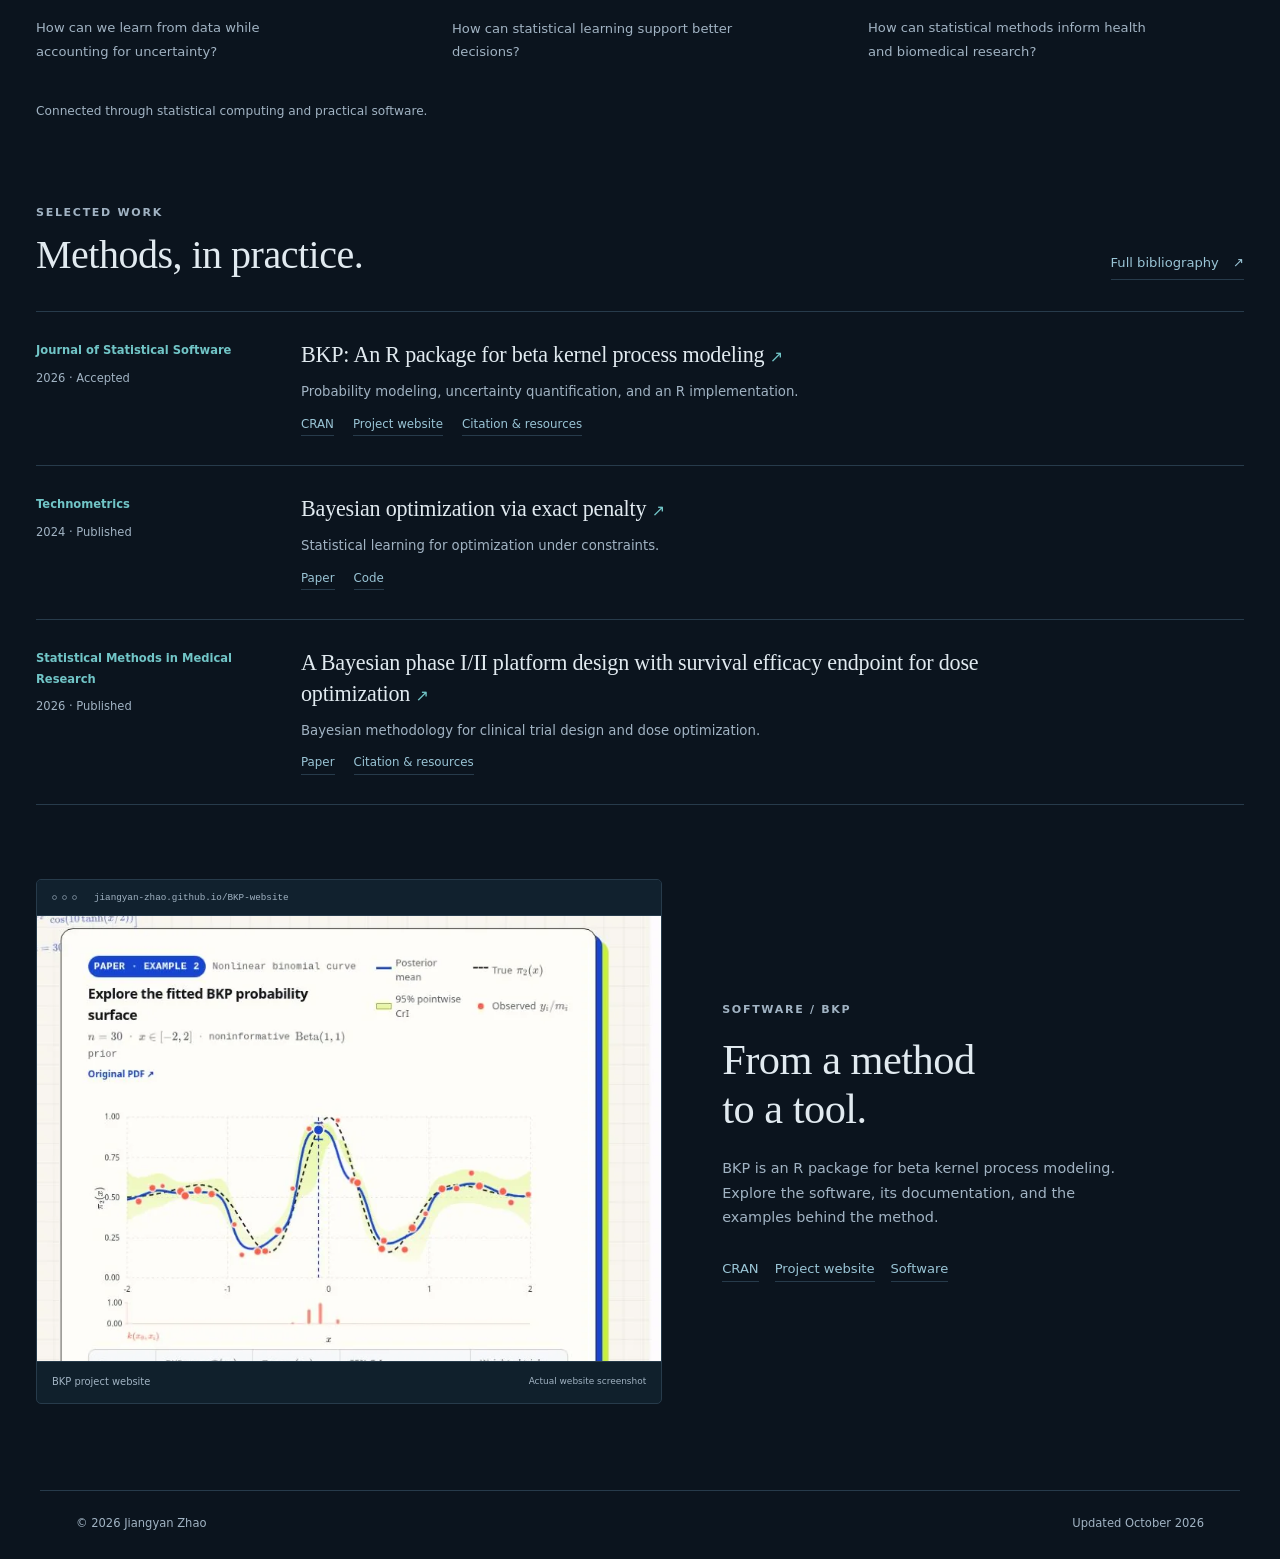
==== commit c7718f1d: "Focus the Home software preview on the full statistical graphic" ====
--- a/index.html
+++ b/index.html
@@ -1,4 +1,4 @@
-<!doctype html><html lang="en"><head><meta charset="utf-8"><meta name="viewport" content="width=device-width, initial-scale=1"><meta name="description" content="Jiangyan Zhao, postdoctoral researcher in statistics at East China Normal University. Bayesian statistics, statistical learning and optimization, biostatistics, and statistical computing."><meta name="theme-color" content="#183c60"><meta property="og:type" content="website"><meta property="og:title" content="Jiangyan Zhao | Statistics"><meta property="og:description" content="Bayesian statistics, statistical learning and optimization, biostatistics, and statistical computing."><meta property="og:url" content="https://jiangyan-zhao.github.io/"><link rel="canonical" href="https://jiangyan-zhao.github.io/"><link rel="icon" href="assets/favicon.svg" type="image/svg+xml"><link rel="stylesheet" href="assets/base.css?v=14"><title>Jiangyan Zhao | Statistics</title><link rel="stylesheet" href="assets/home.css?v=14"><script>try{var savedTheme=localStorage.getItem('jiangyan-theme');document.documentElement.dataset.theme=savedTheme==='light'||savedTheme==='dark'?savedTheme:'dark';}catch(e){document.documentElement.dataset.theme='dark';}</script><script src="assets/script.js?v=14" defer></script></head><body><a class="skip" href="#main">Skip to content</a><header class="site-header"><div class="header-inner"><a class="brand" href="index.html">Jiangyan Zhao<span>Statistics</span></a><nav aria-label="Main navigation"><a href="research.html">Research</a><a href="publications.html">Publications</a><a href="software.html">Software</a><a href="experience.html">Experience</a><a href="teaching.html">Teaching</a><a href="contact.html">Contact</a></nav><button class="theme-toggle" type="button" hidden aria-label="Switch to dark mode"><svg class="icon-moon" viewBox="0 0 24 24" aria-hidden="true"><path d="M 20.6 14.4A 9 9 0 0 1 9.6 3.4a 9 9 0 1 0 11 11Z"/></svg><svg class="icon-sun" viewBox="0 0 24 24" aria-hidden="true"><circle cx="12" cy="12" r="4"/><path d="M12 2v2m0 16v2M2 12h2m16 0h2M5 5l1.4 1.4m11.2 11.2L19 19M5 19l1.4-1.4M17.6 6.4L19 5"/></svg></button></div></header><main id="main" class="page-home">
+<!doctype html><html lang="en"><head><meta charset="utf-8"><meta name="viewport" content="width=device-width, initial-scale=1"><meta name="description" content="Jiangyan Zhao, postdoctoral researcher in statistics at East China Normal University. Bayesian statistics, statistical learning and optimization, biostatistics, and statistical computing."><meta name="theme-color" content="#183c60"><meta property="og:type" content="website"><meta property="og:title" content="Jiangyan Zhao | Statistics"><meta property="og:description" content="Bayesian statistics, statistical learning and optimization, biostatistics, and statistical computing."><meta property="og:url" content="https://jiangyan-zhao.github.io/"><link rel="canonical" href="https://jiangyan-zhao.github.io/"><link rel="icon" href="assets/favicon.svg" type="image/svg+xml"><link rel="stylesheet" href="assets/base.css?v=14"><title>Jiangyan Zhao | Statistics</title><link rel="stylesheet" href="assets/home.css?v=15"><script>try{var savedTheme=localStorage.getItem('jiangyan-theme');document.documentElement.dataset.theme=savedTheme==='light'||savedTheme==='dark'?savedTheme:'dark';}catch(e){document.documentElement.dataset.theme='dark';}</script><script src="assets/script.js?v=14" defer></script></head><body><a class="skip" href="#main">Skip to content</a><header class="site-header"><div class="header-inner"><a class="brand" href="index.html">Jiangyan Zhao<span>Statistics</span></a><nav aria-label="Main navigation"><a href="research.html">Research</a><a href="publications.html">Publications</a><a href="software.html">Software</a><a href="experience.html">Experience</a><a href="teaching.html">Teaching</a><a href="contact.html">Contact</a></nav><button class="theme-toggle" type="button" hidden aria-label="Switch to dark mode"><svg class="icon-moon" viewBox="0 0 24 24" aria-hidden="true"><path d="M 20.6 14.4A 9 9 0 0 1 9.6 3.4a 9 9 0 1 0 11 11Z"/></svg><svg class="icon-sun" viewBox="0 0 24 24" aria-hidden="true"><circle cx="12" cy="12" r="4"/><path d="M12 2v2m0 16v2M2 12h2m16 0h2M5 5l1.4 1.4m11.2 11.2L19 19M5 19l1.4-1.4M17.6 6.4L19 5"/></svg></button></div></header><main id="main" class="page-home">
 <section class="hero" aria-labelledby="name">
 <div class="hero-copy">
   <p class="eyebrow"><span class="status-dot" aria-hidden="true"></span> STATISTICS · METHODS · COMPUTATION</p>
--- a/assets/home.css
+++ b/assets/home.css
@@ -70,7 +70,7 @@
 .browser-dots i{display:block;width:5px;height:5px;border:1px solid var(--muted);border-radius:50%;opacity:.6}
 .browser-address{font:.58rem ui-monospace,SFMono-Regular,Consolas,monospace;color:var(--muted);overflow:hidden;text-overflow:ellipsis;white-space:nowrap}
 .browser-preview{display:block;background:#f7f6ee;aspect-ratio:1.4;overflow:hidden}
-.browser-preview img{display:block;width:165%;max-width:none;height:auto;transform:translateX(-39.4%)}
+.browser-preview img{display:block;width:165%;max-width:none;height:auto;transform:translate(-39.4%,-18%)}
 .software-browser figcaption{padding:12px 15px;display:flex;justify-content:space-between;gap:12px;font-size:.62rem;color:var(--muted);border-top:1px solid var(--line)}
 .software-browser figcaption>span{font-size:.56rem}
 @media(max-width:1000px){.hero{gap:25px;grid-template-columns:minmax(0,1.32fr) minmax(0,1fr)}.hero h1{font-size:clamp(3rem,5.7vw,4.7rem)}.hero-statement{font-size:1.35rem}.philosophy{gap:40px;padding:49px 40px}.area-columns{gap:25px}.area-column h3{font-size:1.45rem}.software-feature{gap:35px}}
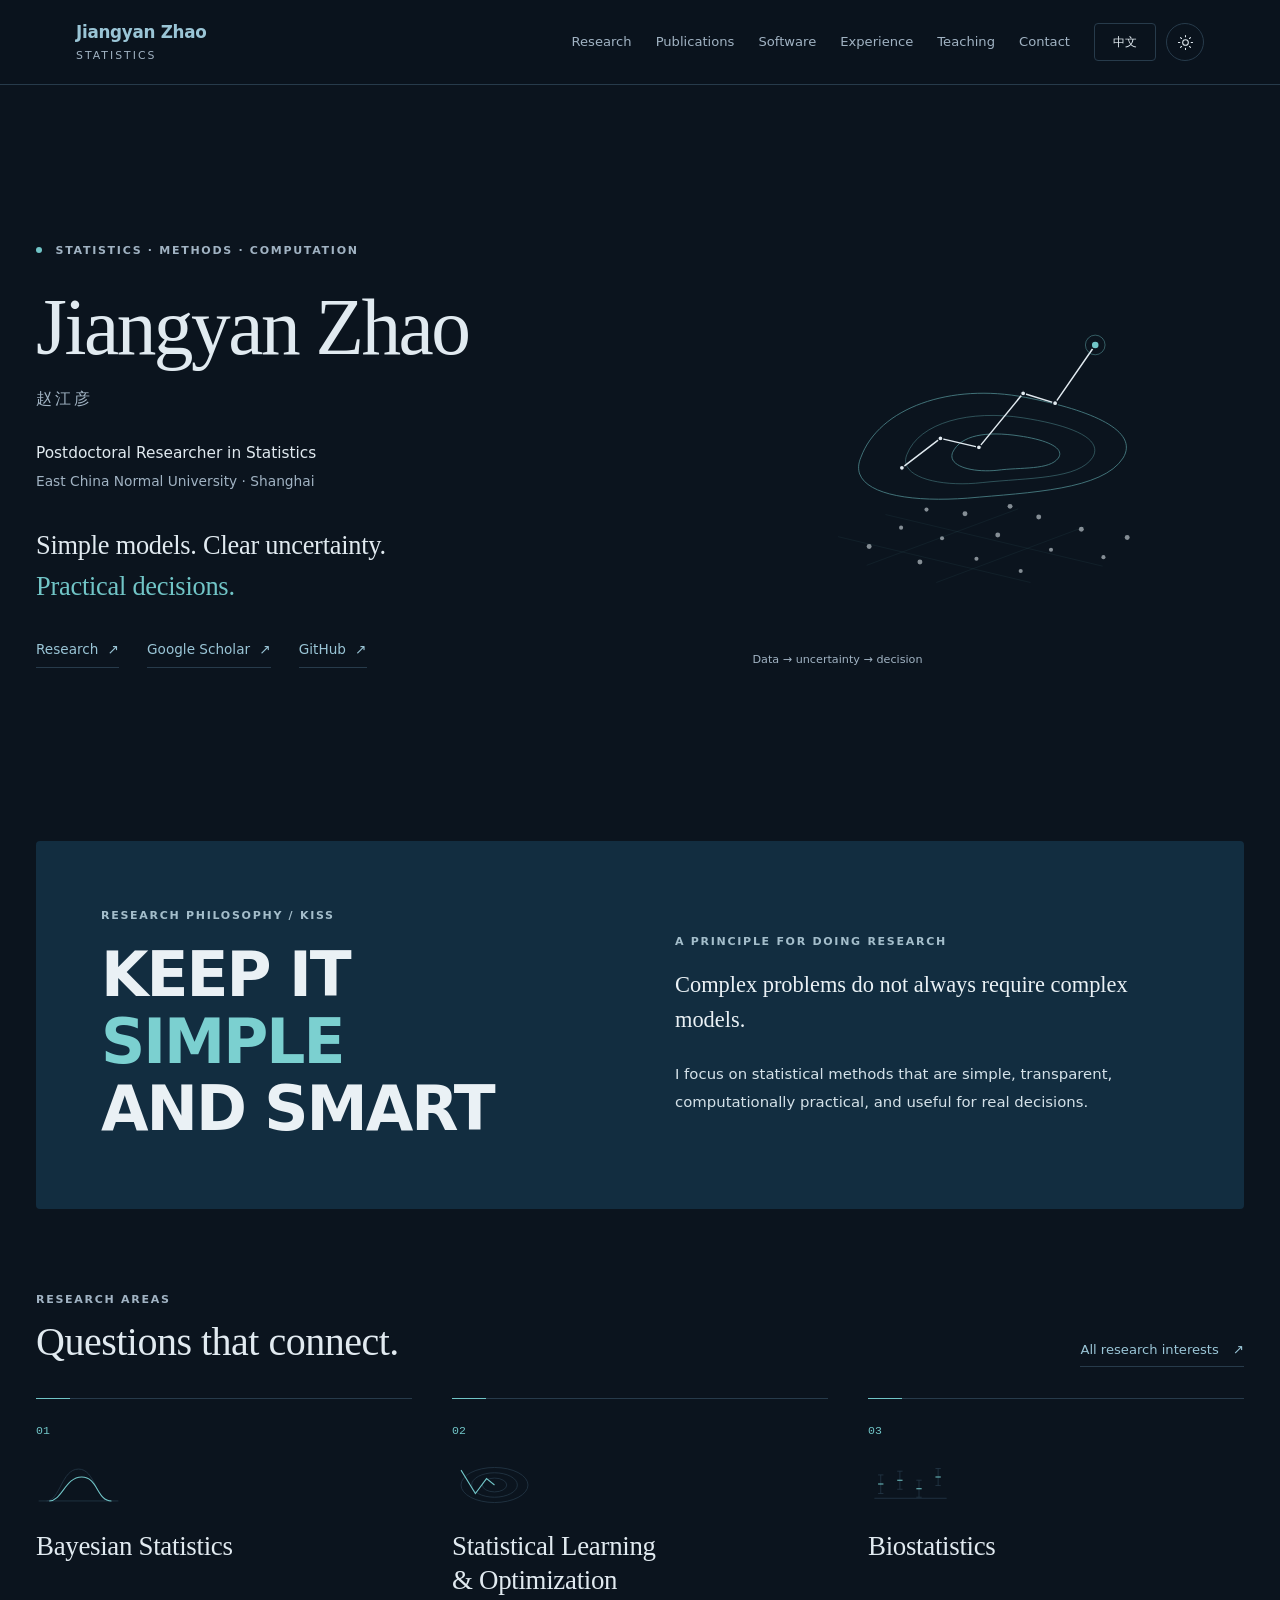
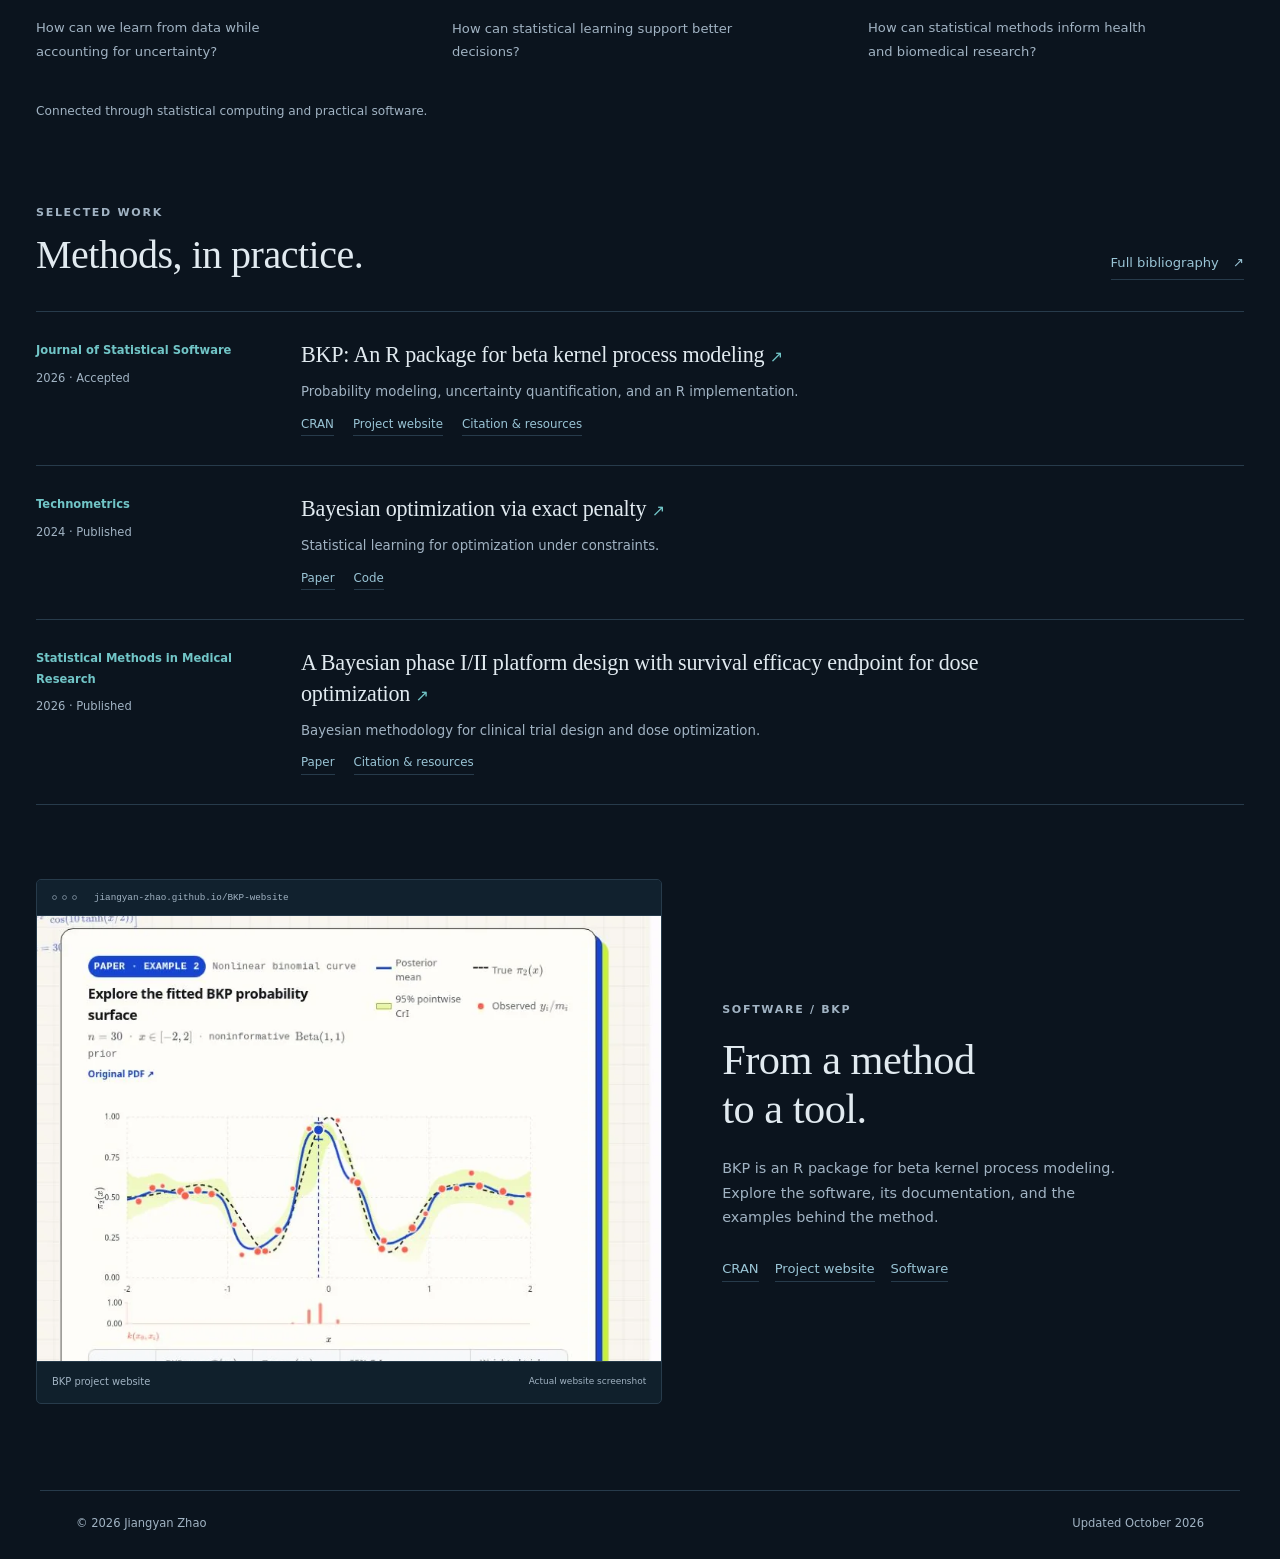
==== commit b31cb94d: "Add English-first Chinese language toggle across all academic pages" ====
--- a/index.html
+++ b/index.html
@@ -1,16 +1,16 @@
-<!doctype html><html lang="en"><head><meta charset="utf-8"><meta name="viewport" content="width=device-width, initial-scale=1"><meta name="description" content="Jiangyan Zhao, postdoctoral researcher in statistics at East China Normal University. Bayesian statistics, statistical learning and optimization, biostatistics, and statistical computing."><meta name="theme-color" content="#183c60"><meta property="og:type" content="website"><meta property="og:title" content="Jiangyan Zhao | Statistics"><meta property="og:description" content="Bayesian statistics, statistical learning and optimization, biostatistics, and statistical computing."><meta property="og:url" content="https://jiangyan-zhao.github.io/"><link rel="canonical" href="https://jiangyan-zhao.github.io/"><link rel="icon" href="assets/favicon.svg" type="image/svg+xml"><link rel="stylesheet" href="assets/base.css?v=14"><title>Jiangyan Zhao | Statistics</title><link rel="stylesheet" href="assets/home.css?v=15"><script>try{var savedTheme=localStorage.getItem('jiangyan-theme');document.documentElement.dataset.theme=savedTheme==='light'||savedTheme==='dark'?savedTheme:'dark';}catch(e){document.documentElement.dataset.theme='dark';}</script><script src="assets/script.js?v=14" defer></script></head><body><a class="skip" href="#main">Skip to content</a><header class="site-header"><div class="header-inner"><a class="brand" href="index.html">Jiangyan Zhao<span>Statistics</span></a><nav aria-label="Main navigation"><a href="research.html">Research</a><a href="publications.html">Publications</a><a href="software.html">Software</a><a href="experience.html">Experience</a><a href="teaching.html">Teaching</a><a href="contact.html">Contact</a></nav><button class="theme-toggle" type="button" hidden aria-label="Switch to dark mode"><svg class="icon-moon" viewBox="0 0 24 24" aria-hidden="true"><path d="M 20.6 14.4A 9 9 0 0 1 9.6 3.4a 9 9 0 1 0 11 11Z"/></svg><svg class="icon-sun" viewBox="0 0 24 24" aria-hidden="true"><circle cx="12" cy="12" r="4"/><path d="M12 2v2m0 16v2M2 12h2m16 0h2M5 5l1.4 1.4m11.2 11.2L19 19M5 19l1.4-1.4M17.6 6.4L19 5"/></svg></button></div></header><main id="main" class="page-home">
+<!doctype html><html lang="en"><head><meta charset="utf-8"><meta name="viewport" content="width=device-width, initial-scale=1"><meta name="description" content="Jiangyan Zhao, postdoctoral researcher in statistics at East China Normal University. Bayesian statistics, statistical learning and optimization, biostatistics, and statistical computing." data-i18n-content="attribute.jiangyan-zhao-postdoctoral-researcher-in-statistic"><meta name="theme-color" content="#183c60"><meta property="og:type" content="website"><meta property="og:title" content="Jiangyan Zhao | Statistics" data-i18n-content="attribute.jiangyan-zhao-statistics"><meta property="og:description" content="Bayesian statistics, statistical learning and optimization, biostatistics, and statistical computing." data-i18n-content="attribute.bayesian-statistics-statistical-learning-and-optim"><meta property="og:url" content="https://jiangyan-zhao.github.io/"><link rel="canonical" href="https://jiangyan-zhao.github.io/"><link rel="icon" href="assets/favicon.svg" type="image/svg+xml"><link rel="stylesheet" href="assets/base.css?v=16"><title data-i18n="attribute.jiangyan-zhao-statistics">Jiangyan Zhao | Statistics</title><link rel="stylesheet" href="assets/home.css?v=15"><script>try{var savedTheme=localStorage.getItem('jiangyan-theme');document.documentElement.dataset.theme=savedTheme==='light'||savedTheme==='dark'?savedTheme:'dark';}catch(e){document.documentElement.dataset.theme='dark';}</script><script src="assets/i18n.js?v=1" defer></script><script src="assets/script.js?v=16" defer></script></head><body><a class="skip" href="#main" data-i18n="text.skip-to-content">Skip to content</a><header class="site-header"><div class="header-inner"><a class="brand" href="index.html" data-i18n-html="html.jiangyan-zhao-span-statistics-span">Jiangyan Zhao<span>Statistics</span></a><nav aria-label="Main navigation" data-i18n-aria-label="attribute.main-navigation"><a href="research.html" data-i18n="text.research">Research</a><a href="publications.html" data-i18n="text.publications">Publications</a><a href="software.html" data-i18n="text.software">Software</a><a href="experience.html" data-i18n="text.experience">Experience</a><a href="teaching.html" data-i18n="text.teaching">Teaching</a><a href="contact.html" data-i18n="text.contact">Contact</a></nav><div class="header-controls"><button class="language-toggle" type="button" hidden aria-label="Switch to Chinese" lang="zh-CN">中文</button><button class="theme-toggle" type="button" hidden aria-label="Switch to dark mode"><svg class="icon-moon" viewBox="0 0 24 24" aria-hidden="true"><path d="M 20.6 14.4A 9 9 0 0 1 9.6 3.4a 9 9 0 1 0 11 11Z"/></svg><svg class="icon-sun" viewBox="0 0 24 24" aria-hidden="true"><circle cx="12" cy="12" r="4"/><path d="M12 2v2m0 16v2M2 12h2m16 0h2M5 5l1.4 1.4m11.2 11.2L19 19M5 19l1.4-1.4M17.6 6.4L19 5"/></svg></button></div></div></header><main id="main" class="page-home">
 <section class="hero" aria-labelledby="name">
 <div class="hero-copy">
-  <p class="eyebrow"><span class="status-dot" aria-hidden="true"></span> STATISTICS · METHODS · COMPUTATION</p>
-  <h1 id="name"><span class="english-name">Jiangyan Zhao</span><span class="chinese-name" lang="zh-CN">赵江彦</span></h1>
-  <p class="hero-role">Postdoctoral Researcher in Statistics<br><span>East China Normal University · Shanghai</span></p>
-  <p class="hero-statement">Simple models. Clear uncertainty.<br><em>Practical decisions.</em></p>
-  <div class="hero-links"><a href="research.html">Research <span aria-hidden="true">↗</span></a><a href="https://scholar.google.com/citations?user=xZHKXAEAAAAJ">Google Scholar <span aria-hidden="true">↗</span></a><a href="https://github.com/Jiangyan-Zhao">GitHub <span aria-hidden="true">↗</span></a></div>
+  <p class="eyebrow" data-i18n-html="html.span-class-status-dot-aria-hidden-true-span-statis"><span class="status-dot" aria-hidden="true"></span> STATISTICS · METHODS · COMPUTATION</p>
+  <h1 id="name"><span class="english-name" data-i18n-lang="attribute.en" data-i18n="text.jiangyan-zhao">Jiangyan Zhao</span><span class="chinese-name" lang="zh-CN" data-i18n-lang="attribute.zh-cn" data-i18n="text.name">赵江彦</span></h1>
+  <p class="hero-role" data-i18n-html="html.postdoctoral-researcher-in-statistics-br-span-east">Postdoctoral Researcher in Statistics<br><span>East China Normal University · Shanghai</span></p>
+  <p class="hero-statement" data-i18n-html="html.simple-models-clear-uncertainty-br-em-practical-de">Simple models. Clear uncertainty.<br><em>Practical decisions.</em></p>
+  <div class="hero-links"><a href="research.html" data-i18n-html="html.research-span-aria-hidden-true-span">Research <span aria-hidden="true">↗</span></a><a href="https://scholar.google.com/citations?user=xZHKXAEAAAAJ" data-i18n-html="html.google-scholar-span-aria-hidden-true-span">Google Scholar <span aria-hidden="true">↗</span></a><a href="https://github.com/Jiangyan-Zhao">GitHub <span aria-hidden="true">↗</span></a></div>
 </div>
 <figure class="hero-geometry">
   <div class="geometry-canvas"><svg viewBox="0 0 600 500" role="img" aria-labelledby="signature-title signature-desc" xmlns="http://www.w3.org/2000/svg">
-<title id="signature-title">Data, uncertainty, decision</title>
-<desc id="signature-desc">Fifteen observations below three uncertainty contours, with a sequential path rising toward a single target.</desc>
+<title id="signature-title" data-i18n="text.data-uncertainty-decision">Data, uncertainty, decision</title>
+<desc id="signature-desc" data-i18n="text.fifteen-observations-below-three-uncertainty-conto">Fifteen observations below three uncertainty contours, with a sequential path rising toward a single target.</desc>
 <g class="signature-grid"><path d="M 105 378 L 340 434 M 163 351 L 428 414 M 140 413 L 325 344 M 225 434 L 406 366"/></g>
 <g class="signature-observations">
 <circle cx="143" cy="390" r="3"/><circle cx="182" cy="367" r="2.5"/><circle cx="205" cy="409" r="3"/><circle cx="232" cy="380" r="2.5"/><circle cx="260" cy="350" r="3"/>
@@ -26,40 +26,40 @@
 <g class="signature-steps"><circle cx="183" cy="294" r="3"/><circle cx="230" cy="258" r="3"/><circle cx="277" cy="269" r="3"/><circle cx="331" cy="203" r="3"/><circle cx="370" cy="215" r="3"/></g>
 <circle cx="419" cy="144" r="12" class="signature-target-ring"/><circle cx="419" cy="144" r="5" class="signature-target"/>
 </svg></div>
-  <figcaption><span>Data → uncertainty → decision</span></figcaption>
+  <figcaption><span data-i18n="text.data-uncertainty-decision-23">Data → uncertainty → decision</span></figcaption>
 </figure>
 </section>
 
 <section id="philosophy" class="philosophy reveal" aria-labelledby="philosophy-title">
-<div class="philosophy-motto"><p class="eyebrow">Research philosophy / KISS</p><h2 id="philosophy-title">KEEP IT<br><span>SIMPLE</span><br>AND SMART</h2></div>
-<div class="philosophy-about"><p class="eyebrow">A principle for doing research</p><p class="philosophy-lead">Complex problems do not always require complex models.</p><p>I focus on statistical methods that are simple, transparent, computationally practical, and useful for real decisions.</p></div>
+<div class="philosophy-motto"><p class="eyebrow" data-i18n="text.research-philosophy-kiss">Research philosophy / KISS</p><h2 id="philosophy-title" data-i18n-html="html.keep-it-br-span-simple-span-br-and-smart">KEEP IT<br><span>SIMPLE</span><br>AND SMART</h2></div>
+<div class="philosophy-about"><p class="eyebrow" data-i18n="text.a-principle-for-doing-research">A principle for doing research</p><p class="philosophy-lead" data-i18n="text.complex-problems-do-not-always-require-complex-mod">Complex problems do not always require complex models.</p><p data-i18n="text.i-focus-on-statistical-methods-that-are-simple-tra">I focus on statistical methods that are simple, transparent, computationally practical, and useful for real decisions.</p></div>
 </section>
 
 <section class="home-section reveal" aria-labelledby="areas-title">
-  <div class="home-section-heading"><div><p class="eyebrow">Research areas</p><h2 id="areas-title">Questions that connect.</h2></div><a class="inline-arrow" href="research.html">All research interests <span aria-hidden="true">↗</span></a></div>
+  <div class="home-section-heading"><div><p class="eyebrow" data-i18n="text.research-areas">Research areas</p><h2 id="areas-title" data-i18n="text.questions-that-connect">Questions that connect.</h2></div><a class="inline-arrow" href="research.html" data-i18n-html="html.all-research-interests-span-aria-hidden-true-span">All research interests <span aria-hidden="true">↗</span></a></div>
   <div class="area-columns">
-    <a class="area-column" href="research.html#bayesian"><span class="area-number">01</span><svg viewBox="0 0 160 90" aria-hidden="true"><path d="M 5 75 H 155 M 20 75 C 45 75 48 15 80 15 S 112 75 140 75"/><path class="accent-line" d="M 25 75 C 49 75 55 30 86 30 S 114 75 142 75"/></svg><h3>Bayesian Statistics</h3><p>How can we learn from data while accounting for uncertainty?</p></a>
-    <a class="area-column" href="research.html#learning"><span class="area-number">02</span><svg viewBox="0 0 160 90" aria-hidden="true"><ellipse cx="80" cy="45" rx="63" ry="33"/><ellipse cx="80" cy="45" rx="43" ry="23"/><ellipse cx="80" cy="45" rx="23" ry="13"/><path class="accent-line" d="M 17 17 L 44 61 L 65 33 L 80 45"/></svg><h3>Statistical Learning<br>&amp; Optimization</h3><p>How can statistical learning support better decisions?</p></a>
-    <a class="area-column" href="research.html#biostatistics"><span class="area-number">03</span><svg viewBox="0 0 160 90" aria-hidden="true"><path d="M 12 70 H 148 M 24 26 V 61 M 19 26 H 29 M 19 61 H 29 M 60 19 V 53 M 55 19 H 65 M 55 53 H 65 M 96 36 V 68 M 91 36 H 101 M 91 68 H 101 M 132 14 V 46 M 127 14 H 137 M 127 46 H 137"/><path class="accent-line" d="M 19 43 H 29 M 55 36 H 65 M 91 52 H 101 M 127 30 H 137"/></svg><h3>Biostatistics</h3><p>How can statistical methods inform health and biomedical research?</p></a>
+    <a class="area-column" href="research.html#bayesian"><span class="area-number">01</span><svg viewBox="0 0 160 90" aria-hidden="true"><path d="M 5 75 H 155 M 20 75 C 45 75 48 15 80 15 S 112 75 140 75"/><path class="accent-line" d="M 25 75 C 49 75 55 30 86 30 S 114 75 142 75"/></svg><h3 data-i18n="text.bayesian-statistics">Bayesian Statistics</h3><p data-i18n="text.how-can-we-learn-from-data-while-accounting-for-un">How can we learn from data while accounting for uncertainty?</p></a>
+    <a class="area-column" href="research.html#learning"><span class="area-number">02</span><svg viewBox="0 0 160 90" aria-hidden="true"><ellipse cx="80" cy="45" rx="63" ry="33"/><ellipse cx="80" cy="45" rx="43" ry="23"/><ellipse cx="80" cy="45" rx="23" ry="13"/><path class="accent-line" d="M 17 17 L 44 61 L 65 33 L 80 45"/></svg><h3 data-i18n-html="html.statistical-learning-br-amp-optimization">Statistical Learning<br>&amp; Optimization</h3><p data-i18n="text.how-can-statistical-learning-support-better-decisi">How can statistical learning support better decisions?</p></a>
+    <a class="area-column" href="research.html#biostatistics"><span class="area-number">03</span><svg viewBox="0 0 160 90" aria-hidden="true"><path d="M 12 70 H 148 M 24 26 V 61 M 19 26 H 29 M 19 61 H 29 M 60 19 V 53 M 55 19 H 65 M 55 53 H 65 M 96 36 V 68 M 91 36 H 101 M 91 68 H 101 M 132 14 V 46 M 127 14 H 137 M 127 46 H 137"/><path class="accent-line" d="M 19 43 H 29 M 55 36 H 65 M 91 52 H 101 M 127 30 H 137"/></svg><h3 data-i18n="text.biostatistics">Biostatistics</h3><p data-i18n="text.how-can-statistical-methods-inform-health-and-biom">How can statistical methods inform health and biomedical research?</p></a>
   </div>
-  <p class="areas-note">Connected through statistical computing and practical software.</p>
+  <p class="areas-note" data-i18n="text.connected-through-statistical-computing-and-practi">Connected through statistical computing and practical software.</p>
 </section>
 
 <section class="home-section selected-work reveal" aria-labelledby="work-title">
-  <div class="home-section-heading"><div><p class="eyebrow">Selected work</p><h2 id="work-title">Methods, in practice.</h2></div><a class="inline-arrow" href="publications.html">Full bibliography <span aria-hidden="true">↗</span></a></div>
+  <div class="home-section-heading"><div><p class="eyebrow" data-i18n="text.selected-work">Selected work</p><h2 id="work-title" data-i18n="text.methods-in-practice">Methods, in practice.</h2></div><a class="inline-arrow" href="publications.html" data-i18n-html="html.full-bibliography-span-aria-hidden-true-span">Full bibliography <span aria-hidden="true">↗</span></a></div>
   <div class="work-list">
-    <article class="work-item"><div class="work-meta"><span>Journal of Statistical Software</span><span>2026 · Accepted</span></div><div><h3><a href="https://arxiv.org/abs/2508.10447">BKP: An R package for beta kernel process modeling <span aria-hidden="true">↗</span></a></h3><p>Probability modeling, uncertainty quantification, and an R implementation.</p><div class="text-links"><a href="https://cran.r-project.org/package=BKP">CRAN</a><a href="https://jiangyan-zhao.github.io/BKP-website/">Project website</a><a href="publications.html">Citation &amp; resources</a></div></div></article>
-    <article class="work-item"><div class="work-meta"><span>Technometrics</span><span>2024 · Published</span></div><div><h3><a href="https://doi.org/10.1080/00401706.2024.2315937">Bayesian optimization via exact penalty <span aria-hidden="true">↗</span></a></h3><p>Statistical learning for optimization under constraints.</p><div class="text-links"><a href="https://doi.org/10.1080/00401706.2024.2315937">Paper</a><a href="https://github.com/Jiangyan-Zhao/EPBO">Code</a></div></div></article>
-    <article class="work-item"><div class="work-meta"><span>Statistical Methods in Medical Research</span><span>2026 · Published</span></div><div><h3><a href="https://doi.org/10.1177/09622802261449367">A Bayesian phase I/II platform design with survival efficacy endpoint for dose optimization <span aria-hidden="true">↗</span></a></h3><p>Bayesian methodology for clinical trial design and dose optimization.</p><div class="text-links"><a href="https://doi.org/10.1177/09622802261449367">Paper</a><a href="publications.html">Citation &amp; resources</a></div></div></article>
+    <article class="work-item"><div class="work-meta"><span>Journal of Statistical Software</span><span data-i18n="text.2026-accepted">2026 · Accepted</span></div><div><h3><a href="https://arxiv.org/abs/2508.10447">BKP: An R package for beta kernel process modeling <span aria-hidden="true">↗</span></a></h3><p data-i18n="text.probability-modeling-uncertainty-quantification-an">Probability modeling, uncertainty quantification, and an R implementation.</p><div class="text-links"><a href="https://cran.r-project.org/package=BKP">CRAN</a><a href="https://jiangyan-zhao.github.io/BKP-website/" data-i18n="text.project-website">Project website</a><a href="publications.html" data-i18n="text.citation-resources">Citation &amp; resources</a></div></div></article>
+    <article class="work-item"><div class="work-meta"><span>Technometrics</span><span data-i18n="text.2024-published">2024 · Published</span></div><div><h3><a href="https://doi.org/10.1080/00401706.2024.2315937">Bayesian optimization via exact penalty <span aria-hidden="true">↗</span></a></h3><p data-i18n="text.statistical-learning-for-optimization-under-constr">Statistical learning for optimization under constraints.</p><div class="text-links"><a href="https://doi.org/10.1080/00401706.2024.2315937" data-i18n="text.paper">Paper</a><a href="https://github.com/Jiangyan-Zhao/EPBO" data-i18n="text.code">Code</a></div></div></article>
+    <article class="work-item"><div class="work-meta"><span>Statistical Methods in Medical Research</span><span data-i18n="text.2026-published">2026 · Published</span></div><div><h3><a href="https://doi.org/10.1177/09622802261449367">A Bayesian phase I/II platform design with survival efficacy endpoint for dose optimization <span aria-hidden="true">↗</span></a></h3><p data-i18n="text.bayesian-methodology-for-clinical-trial-design-and">Bayesian methodology for clinical trial design and dose optimization.</p><div class="text-links"><a href="https://doi.org/10.1177/09622802261449367" data-i18n="text.paper">Paper</a><a href="publications.html" data-i18n="text.citation-resources">Citation &amp; resources</a></div></div></article>
   </div>
 </section>
 
 <section class="software-feature reveal" aria-labelledby="software-title">
 <figure class="software-browser">
   <div class="browser-toolbar"><span class="browser-dots" aria-hidden="true"><i></i><i></i><i></i></span><span class="browser-address">jiangyan-zhao.github.io/BKP-website</span></div>
-  <a class="browser-preview" href="https://jiangyan-zhao.github.io/BKP-website/" aria-label="Open the BKP project website"><img src="assets/bkp-website.webp" width="1348" height="926" loading="lazy" decoding="async" alt="Screenshot of the real BKP project website, focused on its interactive probability modeling example."></a>
-  <figcaption>BKP project website <span>Actual website screenshot</span></figcaption>
+  <a class="browser-preview" href="https://jiangyan-zhao.github.io/BKP-website/" aria-label="Open the BKP project website" data-i18n-aria-label="attribute.open-the-bkp-project-website"><img src="assets/bkp-website.webp" width="1348" height="926" loading="lazy" decoding="async" alt="Screenshot of the real BKP project website, focused on its interactive probability modeling example." data-i18n-alt="attribute.screenshot-of-the-real-bkp-project-website-focused"></a>
+  <figcaption data-i18n-html="html.bkp-project-website-span-actual-website-screenshot">BKP project website <span>Actual website screenshot</span></figcaption>
 </figure>
-<div class="software-feature-copy"><p class="eyebrow">Software / BKP</p><h2 id="software-title">From a method<br>to a tool.</h2><p>BKP is an R package for beta kernel process modeling. Explore the software, its documentation, and the examples behind the method.</p><div class="text-links"><a href="https://cran.r-project.org/package=BKP">CRAN</a><a href="https://jiangyan-zhao.github.io/BKP-website/">Project website</a><a href="software.html">Software</a></div></div>
+<div class="software-feature-copy"><p class="eyebrow" data-i18n="text.software-bkp">Software / BKP</p><h2 id="software-title" data-i18n-html="html.from-a-method-br-to-a-tool">From a method<br>to a tool.</h2><p data-i18n="text.bkp-is-an-r-package-for-beta-kernel-process-modeli">BKP is an R package for beta kernel process modeling. Explore the software, its documentation, and the examples behind the method.</p><div class="text-links"><a href="https://cran.r-project.org/package=BKP">CRAN</a><a href="https://jiangyan-zhao.github.io/BKP-website/" data-i18n="text.project-website">Project website</a><a href="software.html" data-i18n="text.software">Software</a></div></div>
 </section>
-</main><footer><span>© 2026 Jiangyan Zhao</span><span>Updated October 2026</span></footer></body></html>
+</main><footer><span data-i18n="text.2026-jiangyan-zhao">© 2026 Jiangyan Zhao</span><span data-i18n="text.updated-october-2026">Updated October 2026</span></footer></body></html>
--- a/assets/base.css
+++ b/assets/base.css
@@ -23,6 +23,10 @@
 .site-header{background:var(--header);border-bottom:1px solid var(--line);position:sticky;top:0;z-index:10;backdrop-filter:none;-webkit-backdrop-filter:none}
 .site-header.is-scrolled{backdrop-filter:blur(14px);-webkit-backdrop-filter:blur(14px)}
 .header-inner{min-height:84px;display:grid;grid-template-columns:auto 1fr auto;align-items:center;gap:24px}
+.header-controls{display:flex;align-items:center;gap:10px}
+.language-toggle{border:1px solid var(--line);border-radius:4px;background:transparent;padding:0 11px;height:38px;min-width:62px;font-size:.75rem;line-height:1;white-space:nowrap;cursor:pointer;transition:border-color .2s,background .2s}
+.language-toggle[hidden]{display:none}
+.language-toggle:hover{border-color:var(--cyan);background:var(--wash)}
 .brand{font-size:1.05rem;font-weight:650;line-height:1.2;letter-spacing:-.3px;white-space:nowrap}
 .brand span{display:block;color:var(--muted);font-size:.68rem;font-weight:500;margin-top:7px;letter-spacing:2px;text-transform:uppercase}
 .site-header nav{display:flex;align-items:center;justify-content:flex-end;gap:24px;font-size:.82rem}
@@ -59,10 +63,15 @@
 .reveal-ready{opacity:0;transform:translateY(20px);transition:opacity .65s ease,transform .65s ease}
 .reveal-ready.is-visible,.reveal-ready:focus-within{opacity:1;transform:none}
 @media(max-width:1100px){.header-inner{gap:18px}.site-header nav{gap:19px}}
-@media(max-width:900px){.header-inner{grid-template-columns:1fr auto;padding-top:16px;padding-bottom:12px;row-gap:12px}.brand span{display:none}.site-header nav{grid-column:1/-1;grid-row:2;justify-content:flex-start;gap:23px;overflow-x:auto;flex-wrap:nowrap;max-width:100%;padding-bottom:2px}.theme-toggle{grid-column:2;grid-row:1}}
+@media(max-width:900px){.header-inner{grid-template-columns:1fr auto;padding-top:16px;padding-bottom:12px;row-gap:12px}.brand span{display:none}.site-header nav{grid-column:1/-1;grid-row:2;justify-content:flex-start;gap:23px;overflow-x:auto;flex-wrap:nowrap;max-width:100%;padding-bottom:2px}.header-controls{grid-column:2;grid-row:1}}
 @media(max-width:720px){:root{scroll-padding-top:135px}main,footer,.header-inner{padding-left:22px;padding-right:22px}.header-inner{min-height:106px}.brand{font-size:1rem}.site-header nav{gap:21px;font-size:.78rem}.theme-toggle{width:33px;height:33px}h1{font-size:2.65rem;letter-spacing:-.7px}h2{font-size:1.9rem}.section{padding:36px 0 39px}.section-heading{margin-bottom:25px}footer{font-size:.67rem;gap:15px}}
 @media(prefers-reduced-motion:reduce){:root{scroll-behavior:auto}*,*::before,*::after{animation:none!important;transition:none!important}.reveal-ready{opacity:1;transform:none}}
 @media print{:root{--paper:#fff;--ink:#172c3d;--muted:#536b7b;--accent:#174960;--cyan:#087f83;--line:#d9e3e5}.site-header,.skip,footer{display:none}main{padding:0;max-width:none}.section{break-inside:avoid;padding:24px 0}a{color:inherit}.reveal-ready{opacity:1;transform:none}}
+html[lang="zh-CN"] h1,html[lang="zh-CN"] h2{letter-spacing:0}
+html[lang="zh-CN"] .hero h1{letter-spacing:1px}
+html[lang="zh-CN"] .hero h1 .chinese-name{letter-spacing:.5px}
+html[lang="zh-CN"] .eyebrow{letter-spacing:1px}
+@media(max-width:720px){.language-toggle{height:33px;min-width:58px;font-size:.72rem}.header-controls{gap:8px}}
 
 /* Compact bibliography matching the author's reference sample. */
 .page-publications .section-heading{margin-bottom:24px}
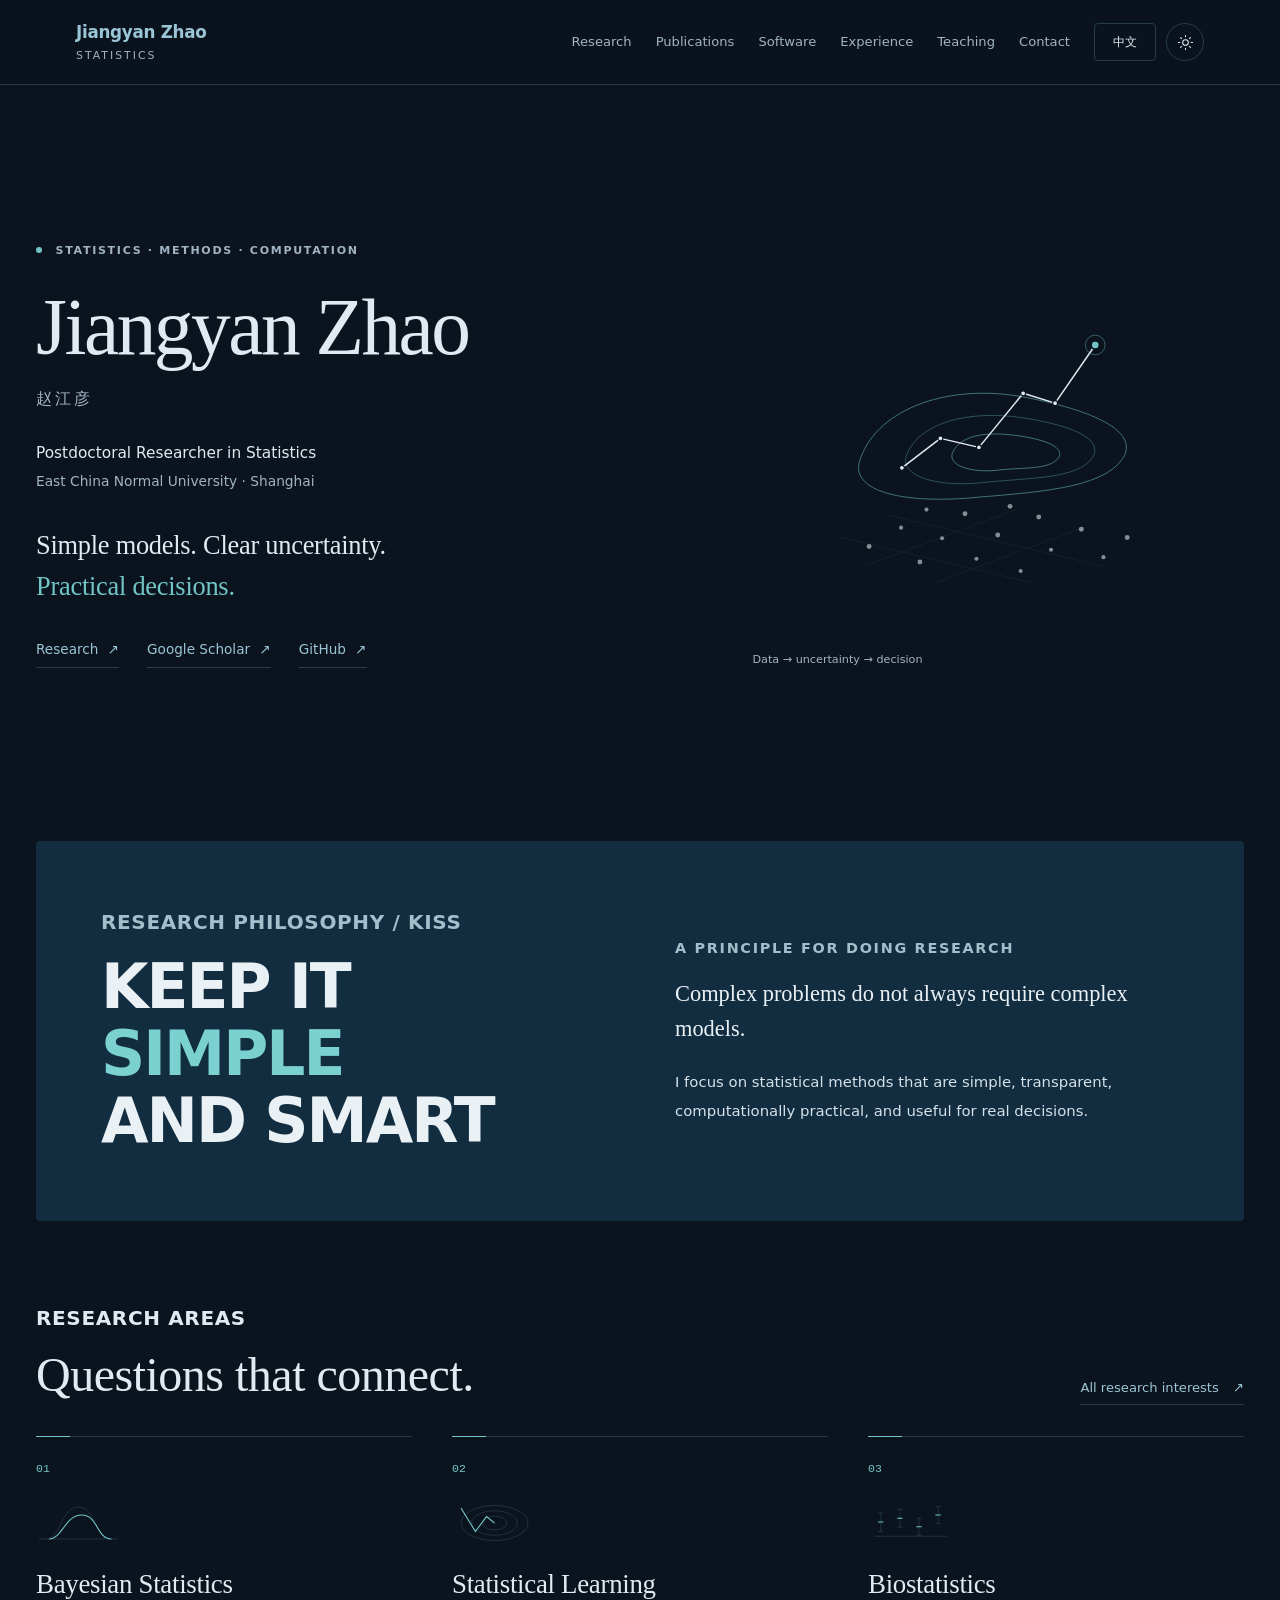
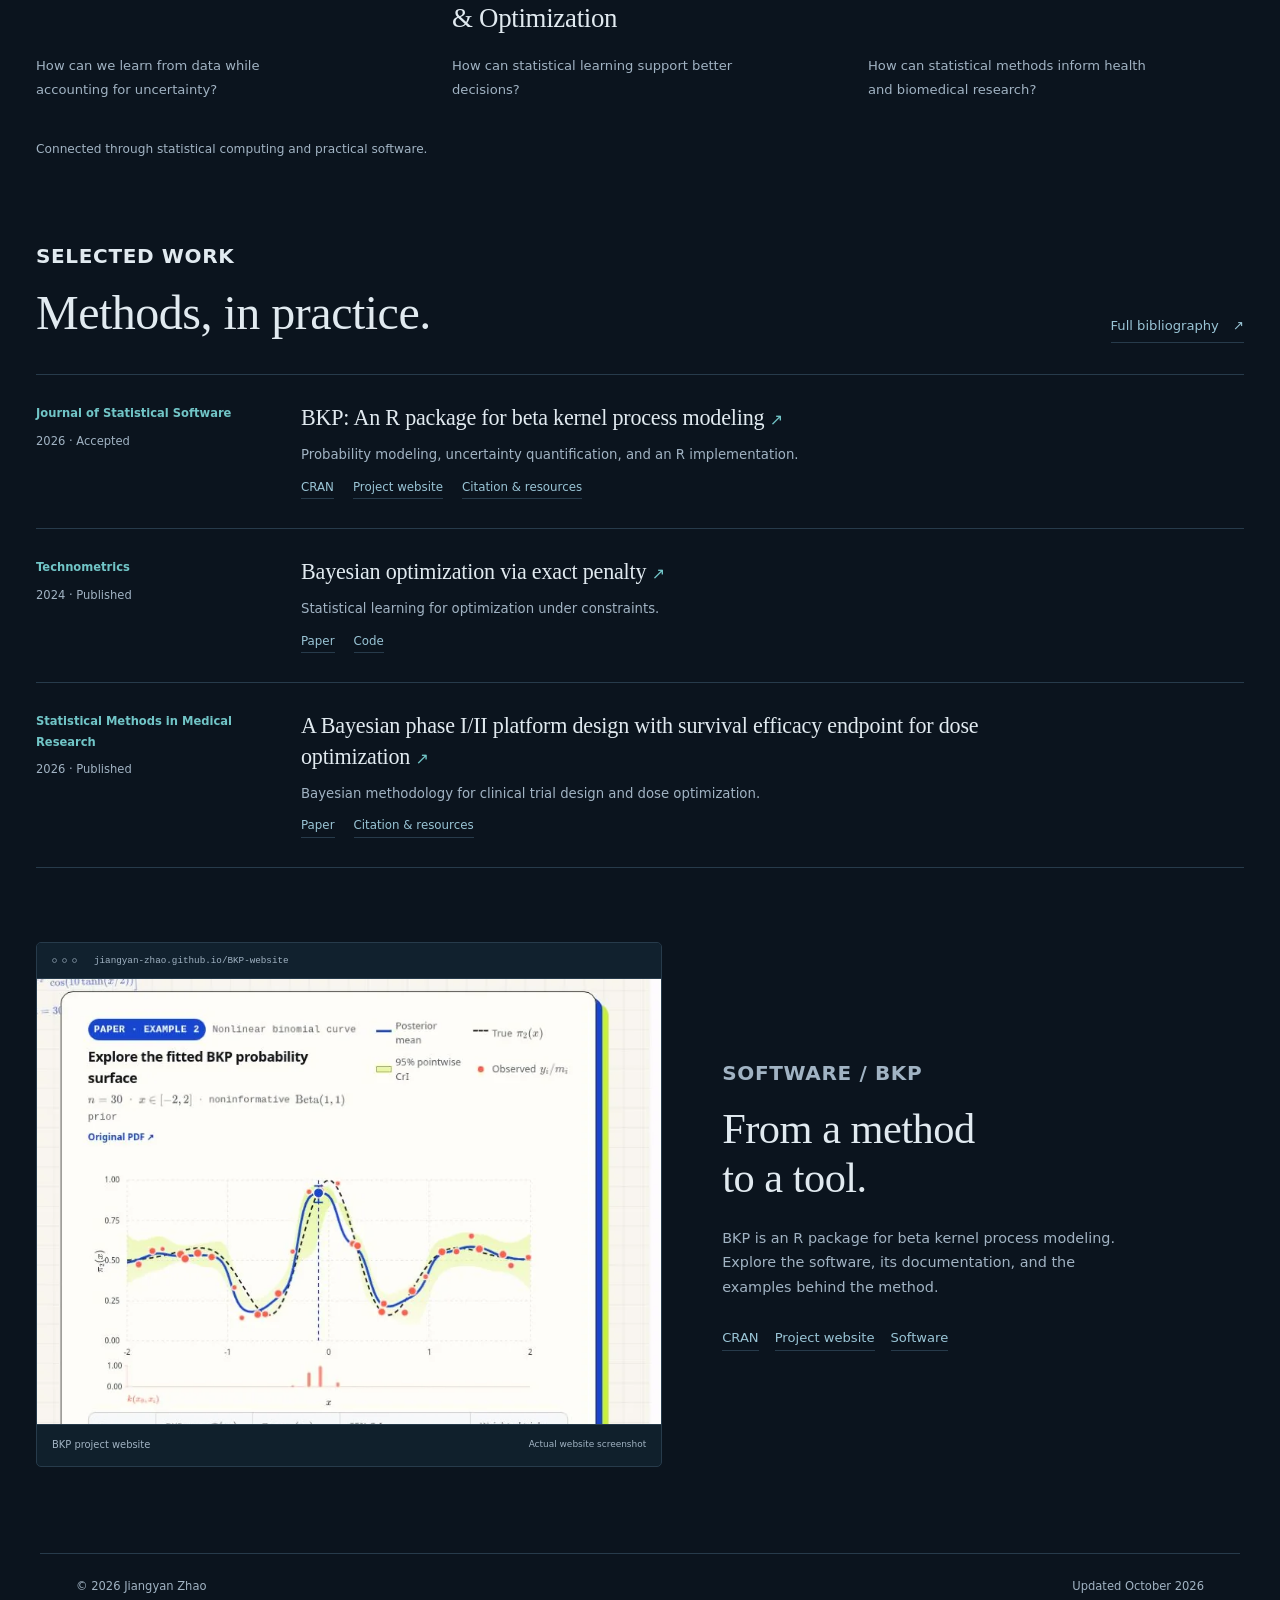
==== commit 85014bd5: "Increase section labels and page heading sizes" ====
--- a/index.html
+++ b/index.html
@@ -1,4 +1,4 @@
-<!doctype html><html lang="en"><head><meta charset="utf-8"><meta name="viewport" content="width=device-width, initial-scale=1"><meta name="description" content="Jiangyan Zhao, postdoctoral researcher in statistics at East China Normal University. Bayesian statistics, statistical learning and optimization, biostatistics, and statistical computing." data-i18n-content="attribute.jiangyan-zhao-postdoctoral-researcher-in-statistic"><meta name="theme-color" content="#183c60"><meta property="og:type" content="website"><meta property="og:title" content="Jiangyan Zhao | Statistics" data-i18n-content="attribute.jiangyan-zhao-statistics"><meta property="og:description" content="Bayesian statistics, statistical learning and optimization, biostatistics, and statistical computing." data-i18n-content="attribute.bayesian-statistics-statistical-learning-and-optim"><meta property="og:url" content="https://jiangyan-zhao.github.io/"><link rel="canonical" href="https://jiangyan-zhao.github.io/"><link rel="icon" href="assets/favicon.svg" type="image/svg+xml"><link rel="stylesheet" href="assets/base.css?v=16"><title data-i18n="attribute.jiangyan-zhao-statistics">Jiangyan Zhao | Statistics</title><link rel="stylesheet" href="assets/home.css?v=15"><script>try{var savedTheme=localStorage.getItem('jiangyan-theme');document.documentElement.dataset.theme=savedTheme==='light'||savedTheme==='dark'?savedTheme:'dark';}catch(e){document.documentElement.dataset.theme='dark';}</script><script src="assets/i18n.js?v=1" defer></script><script src="assets/script.js?v=16" defer></script></head><body><a class="skip" href="#main" data-i18n="text.skip-to-content">Skip to content</a><header class="site-header"><div class="header-inner"><a class="brand" href="index.html" data-i18n-html="html.jiangyan-zhao-span-statistics-span">Jiangyan Zhao<span>Statistics</span></a><nav aria-label="Main navigation" data-i18n-aria-label="attribute.main-navigation"><a href="research.html" data-i18n="text.research">Research</a><a href="publications.html" data-i18n="text.publications">Publications</a><a href="software.html" data-i18n="text.software">Software</a><a href="experience.html" data-i18n="text.experience">Experience</a><a href="teaching.html" data-i18n="text.teaching">Teaching</a><a href="contact.html" data-i18n="text.contact">Contact</a></nav><div class="header-controls"><button class="language-toggle" type="button" hidden aria-label="Switch to Chinese" lang="zh-CN">中文</button><button class="theme-toggle" type="button" hidden aria-label="Switch to dark mode"><svg class="icon-moon" viewBox="0 0 24 24" aria-hidden="true"><path d="M 20.6 14.4A 9 9 0 0 1 9.6 3.4a 9 9 0 1 0 11 11Z"/></svg><svg class="icon-sun" viewBox="0 0 24 24" aria-hidden="true"><circle cx="12" cy="12" r="4"/><path d="M12 2v2m0 16v2M2 12h2m16 0h2M5 5l1.4 1.4m11.2 11.2L19 19M5 19l1.4-1.4M17.6 6.4L19 5"/></svg></button></div></div></header><main id="main" class="page-home">
+<!doctype html><html lang="en"><head><meta charset="utf-8"><meta name="viewport" content="width=device-width, initial-scale=1"><meta name="description" content="Jiangyan Zhao, postdoctoral researcher in statistics at East China Normal University. Bayesian statistics, statistical learning and optimization, biostatistics, and statistical computing." data-i18n-content="attribute.jiangyan-zhao-postdoctoral-researcher-in-statistic"><meta name="theme-color" content="#183c60"><meta property="og:type" content="website"><meta property="og:title" content="Jiangyan Zhao | Statistics" data-i18n-content="attribute.jiangyan-zhao-statistics"><meta property="og:description" content="Bayesian statistics, statistical learning and optimization, biostatistics, and statistical computing." data-i18n-content="attribute.bayesian-statistics-statistical-learning-and-optim"><meta property="og:url" content="https://jiangyan-zhao.github.io/"><link rel="canonical" href="https://jiangyan-zhao.github.io/"><link rel="icon" href="assets/favicon.svg" type="image/svg+xml"><link rel="stylesheet" href="assets/base.css?v=16"><title data-i18n="attribute.jiangyan-zhao-statistics">Jiangyan Zhao | Statistics</title><link rel="stylesheet" href="assets/home.css?v=16"><script>try{var savedTheme=localStorage.getItem('jiangyan-theme');document.documentElement.dataset.theme=savedTheme==='light'||savedTheme==='dark'?savedTheme:'dark';}catch(e){document.documentElement.dataset.theme='dark';}</script><script src="assets/i18n.js?v=2" defer></script><script src="assets/script.js?v=16" defer></script></head><body><a class="skip" href="#main" data-i18n="text.skip-to-content">Skip to content</a><header class="site-header"><div class="header-inner"><a class="brand" href="index.html" data-i18n-html="html.jiangyan-zhao-span-statistics-span">Jiangyan Zhao<span>Statistics</span></a><nav aria-label="Main navigation" data-i18n-aria-label="attribute.main-navigation"><a href="research.html" data-i18n="text.research">Research</a><a href="publications.html" data-i18n="text.publications">Publications</a><a href="software.html" data-i18n="text.software">Software</a><a href="experience.html" data-i18n="text.experience">Experience</a><a href="teaching.html" data-i18n="text.teaching">Teaching</a><a href="contact.html" data-i18n="text.contact">Contact</a></nav><div class="header-controls"><button class="language-toggle" type="button" hidden aria-label="Switch to Chinese" lang="zh-CN">中文</button><button class="theme-toggle" type="button" hidden aria-label="Switch to dark mode"><svg class="icon-moon" viewBox="0 0 24 24" aria-hidden="true"><path d="M 20.6 14.4A 9 9 0 0 1 9.6 3.4a 9 9 0 1 0 11 11Z"/></svg><svg class="icon-sun" viewBox="0 0 24 24" aria-hidden="true"><circle cx="12" cy="12" r="4"/><path d="M12 2v2m0 16v2M2 12h2m16 0h2M5 5l1.4 1.4m11.2 11.2L19 19M5 19l1.4-1.4M17.6 6.4L19 5"/></svg></button></div></div></header><main id="main" class="page-home">
 <section class="hero" aria-labelledby="name">
 <div class="hero-copy">
   <p class="eyebrow" data-i18n-html="html.span-class-status-dot-aria-hidden-true-span-statis"><span class="status-dot" aria-hidden="true"></span> STATISTICS · METHODS · COMPUTATION</p>
--- a/assets/home.css
+++ b/assets/home.css
@@ -31,6 +31,8 @@
 @keyframes contour-drift{0%,100%{transform:translateY(0)}50%{transform:translateY(-3px)}}
 .philosophy{display:grid;grid-template-columns:1fr 1fr;gap:70px;padding:66px 65px;background:#122d40;color:#eaf1f5;border-radius:4px;scroll-margin-top:110px}
 .philosophy .eyebrow{color:#a4becb}
+.philosophy-motto>.eyebrow,.software-feature-copy>.eyebrow{font-size:clamp(1.0625rem,1.65vw,1.25rem);line-height:1.5;letter-spacing:.65px}
+.philosophy-about>.eyebrow{font-size:.9rem}
 .philosophy-motto h2{font:550 clamp(2.7rem,4.8vw,4.2rem)/1.09 system-ui,sans-serif;letter-spacing:-2px}
 .philosophy-motto h2>span{color:#7bd0d0}
 .philosophy-about{align-self:center;max-width:485px;font-size:.93rem;line-height:1.9;color:#d4e1e8}
@@ -38,8 +40,8 @@
 .philosophy-about>p:last-child{margin-bottom:0}
 .home-section{padding:82px 0 0}
 .home-section-heading{display:flex;align-items:flex-end;justify-content:space-between;gap:28px;margin-bottom:31px}
-.home-section-heading .eyebrow{margin-bottom:9px}
-.home-section h2{font-size:2.5rem}
+.home-section-heading .eyebrow{font-size:clamp(1.0625rem,1.65vw,1.25rem);font-weight:600;line-height:1.5;letter-spacing:.65px;color:var(--ink);margin-bottom:12px}
+.home-section h2{font-size:3rem}
 .area-columns{display:grid;grid-template-columns:repeat(3,minmax(0,1fr));gap:40px}
 .area-column{position:relative;display:block;padding:23px 0 17px;border-top:1px solid var(--line);color:var(--ink)}
 .area-column::before{content:"";position:absolute;top:-1px;left:0;height:1px;width:34px;background:var(--cyan);transition:width .3s}
@@ -75,5 +77,5 @@
 .software-browser figcaption>span{font-size:.56rem}
 @media(max-width:1000px){.hero{gap:25px;grid-template-columns:minmax(0,1.32fr) minmax(0,1fr)}.hero h1{font-size:clamp(3rem,5.7vw,4.7rem)}.hero-statement{font-size:1.35rem}.philosophy{gap:40px;padding:49px 40px}.area-columns{gap:25px}.area-column h3{font-size:1.45rem}.software-feature{gap:35px}}
 @media(max-width:900px){.work-item{grid-template-columns:190px 1fr;gap:25px}}
-@media(max-width:720px){.hero{grid-template-columns:1fr;gap:12px;min-height:0;padding:43px 0 40px}.hero h1{font-size:clamp(2.65rem,9vw,3.5rem);letter-spacing:-1.6px;margin:22px 0}.hero h1 .chinese-name{font-size:.9rem;margin:12px 0 0}.hero-copy .eyebrow{font-size:.65rem}.hero-role{font-size:.89rem;margin-bottom:22px}.hero-role>span{font-size:.77rem}.hero-statement{font-size:1.32rem;line-height:1.6;margin-bottom:23px}.hero-links{font-size:.78rem;gap:22px}.hero-geometry{max-width:350px;width:100%;margin:0 auto;padding-top:2px}.hero-geometry figcaption{font-size:.61rem;padding:2px 0 7px}.philosophy{grid-template-columns:1fr;gap:30px;padding:35px 25px;scroll-margin-top:135px}.philosophy-motto h2{font-size:clamp(2rem,9.3vw,3.2rem)}.philosophy-about{font-size:.85rem}.philosophy-lead{font-size:1.26rem;margin-bottom:18px}.home-section{padding-top:53px}.home-section-heading{display:block;margin-bottom:25px}.home-section-heading>.inline-arrow{display:inline-block;margin-top:18px}.home-section h2{font-size:2.1rem}.area-columns{grid-template-columns:1fr;gap:19px}.area-column{padding-top:20px}.area-number{margin-bottom:14px}.area-column svg{float:right;width:70px;height:42px;margin:0 0 15px 16px}.area-column h3{font-size:1.6rem;min-height:0;max-width:none}.area-column h3 br{display:none}.area-column p{max-width:none;margin-top:13px}.work-item{grid-template-columns:1fr;gap:16px;padding:25px 0}.work-meta{flex-direction:row;justify-content:space-between;gap:20px;font-size:.65rem}.work-meta>span:first-child{max-width:65%}.work-meta>span:last-child{white-space:nowrap}.work-item h3{font-size:1.25rem}.software-feature{grid-template-columns:1fr;gap:28px;padding:52px 0}.software-feature h2{font-size:2.2rem}.software-feature-copy>.text-links{margin-top:20px}.browser-toolbar{gap:12px;padding:10px 12px}.browser-address{font-size:.54rem}.software-browser figcaption{font-size:.57rem;padding:10px 12px}.software-browser figcaption>span{font-size:.5rem}}
+@media(max-width:720px){.hero{grid-template-columns:1fr;gap:12px;min-height:0;padding:43px 0 40px}.hero h1{font-size:clamp(2.65rem,9vw,3.5rem);letter-spacing:-1.6px;margin:22px 0}.hero h1 .chinese-name{font-size:.9rem;margin:12px 0 0}.hero-copy .eyebrow{font-size:.65rem}.hero-role{font-size:.89rem;margin-bottom:22px}.hero-role>span{font-size:.77rem}.hero-statement{font-size:1.32rem;line-height:1.6;margin-bottom:23px}.hero-links{font-size:.78rem;gap:22px}.hero-geometry{max-width:350px;width:100%;margin:0 auto;padding-top:2px}.hero-geometry figcaption{font-size:.61rem;padding:2px 0 7px}.philosophy{grid-template-columns:1fr;gap:30px;padding:35px 25px;scroll-margin-top:135px}.philosophy-motto h2{font-size:clamp(2rem,9.3vw,3.2rem)}.philosophy-about{font-size:.85rem}.philosophy-lead{font-size:1.26rem;margin-bottom:18px}.home-section{padding-top:53px}.home-section-heading{display:block;margin-bottom:25px}.home-section-heading>.inline-arrow{display:inline-block;margin-top:18px}.home-section h2{font-size:2.35rem}.area-columns{grid-template-columns:1fr;gap:19px}.area-column{padding-top:20px}.area-number{margin-bottom:14px}.area-column svg{float:right;width:70px;height:42px;margin:0 0 15px 16px}.area-column h3{font-size:1.6rem;min-height:0;max-width:none}.area-column h3 br{display:none}.area-column p{max-width:none;margin-top:13px}.work-item{grid-template-columns:1fr;gap:16px;padding:25px 0}.work-meta{flex-direction:row;justify-content:space-between;gap:20px;font-size:.65rem}.work-meta>span:first-child{max-width:65%}.work-meta>span:last-child{white-space:nowrap}.work-item h3{font-size:1.25rem}.software-feature{grid-template-columns:1fr;gap:28px;padding:52px 0}.software-feature h2{font-size:2.2rem}.software-feature-copy>.text-links{margin-top:20px}.browser-toolbar{gap:12px;padding:10px 12px}.browser-address{font-size:.54rem}.software-browser figcaption{font-size:.57rem;padding:10px 12px}.software-browser figcaption>span{font-size:.5rem}}
 @media print{.hero{min-height:0;padding:20px 0;grid-template-columns:1.36fr 1fr}.hero h1{font-size:3.3rem}.hero-statement{font-size:1.2rem}.philosophy{background:#fff;color:var(--ink);border:1px solid var(--line);padding:30px;gap:30px}.philosophy-about,.philosophy .eyebrow{color:var(--muted)}.philosophy-lead{color:var(--ink)}.philosophy h2>span{color:var(--accent)}.home-section{padding-top:30px}.area-column,.work-item,.software-feature{break-inside:avoid}.software-feature{padding:30px 0}.signature-contours{animation:none}}
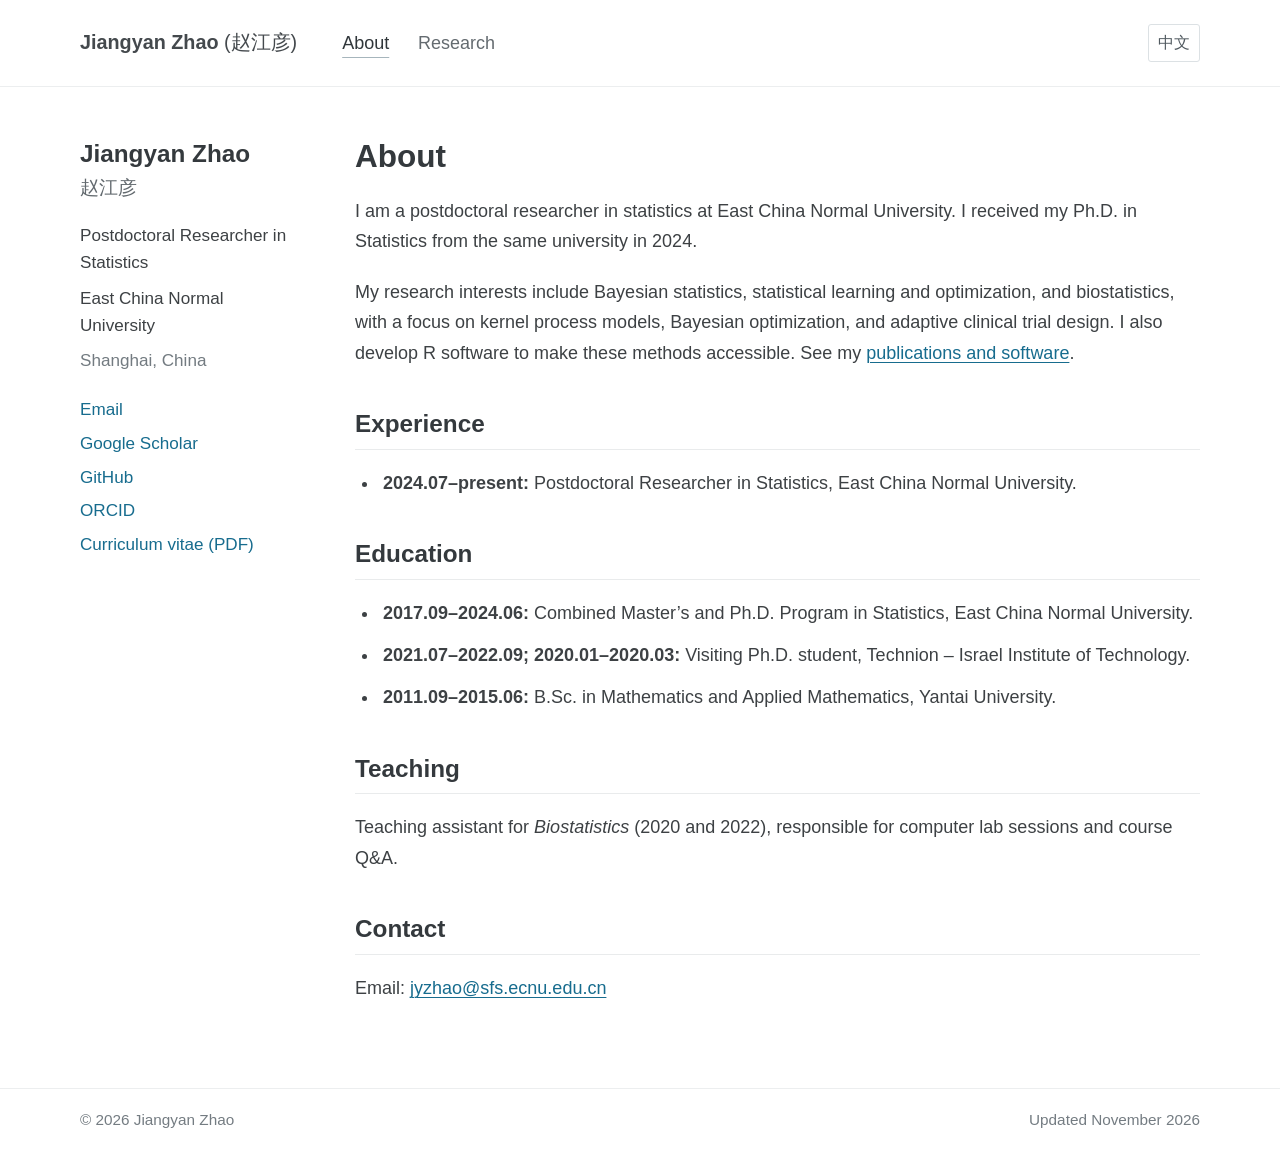
==== commit bcb5dcda: "Simplify academic website to a readable two-page layout" ====
--- a/index.html
+++ b/index.html
@@ -1,65 +1,74 @@
-<!doctype html><html lang="en"><head><meta charset="utf-8"><meta name="viewport" content="width=device-width, initial-scale=1"><meta name="description" content="Jiangyan Zhao, postdoctoral researcher in statistics at East China Normal University. Bayesian statistics, statistical learning and optimization, biostatistics, and statistical computing." data-i18n-content="attribute.jiangyan-zhao-postdoctoral-researcher-in-statistic"><meta name="theme-color" content="#183c60"><meta property="og:type" content="website"><meta property="og:title" content="Jiangyan Zhao | Statistics" data-i18n-content="attribute.jiangyan-zhao-statistics"><meta property="og:description" content="Bayesian statistics, statistical learning and optimization, biostatistics, and statistical computing." data-i18n-content="attribute.bayesian-statistics-statistical-learning-and-optim"><meta property="og:url" content="https://jiangyan-zhao.github.io/"><link rel="canonical" href="https://jiangyan-zhao.github.io/"><link rel="icon" href="assets/favicon.svg" type="image/svg+xml"><link rel="stylesheet" href="assets/base.css?v=16"><title data-i18n="attribute.jiangyan-zhao-statistics">Jiangyan Zhao | Statistics</title><link rel="stylesheet" href="assets/home.css?v=16"><script>try{var savedTheme=localStorage.getItem('jiangyan-theme');document.documentElement.dataset.theme=savedTheme==='light'||savedTheme==='dark'?savedTheme:'dark';}catch(e){document.documentElement.dataset.theme='dark';}</script><script src="assets/i18n.js?v=2" defer></script><script src="assets/script.js?v=16" defer></script></head><body><a class="skip" href="#main" data-i18n="text.skip-to-content">Skip to content</a><header class="site-header"><div class="header-inner"><a class="brand" href="index.html" data-i18n-html="html.jiangyan-zhao-span-statistics-span">Jiangyan Zhao<span>Statistics</span></a><nav aria-label="Main navigation" data-i18n-aria-label="attribute.main-navigation"><a href="research.html" data-i18n="text.research">Research</a><a href="publications.html" data-i18n="text.publications">Publications</a><a href="software.html" data-i18n="text.software">Software</a><a href="experience.html" data-i18n="text.experience">Experience</a><a href="teaching.html" data-i18n="text.teaching">Teaching</a><a href="contact.html" data-i18n="text.contact">Contact</a></nav><div class="header-controls"><button class="language-toggle" type="button" hidden aria-label="Switch to Chinese" lang="zh-CN">中文</button><button class="theme-toggle" type="button" hidden aria-label="Switch to dark mode"><svg class="icon-moon" viewBox="0 0 24 24" aria-hidden="true"><path d="M 20.6 14.4A 9 9 0 0 1 9.6 3.4a 9 9 0 1 0 11 11Z"/></svg><svg class="icon-sun" viewBox="0 0 24 24" aria-hidden="true"><circle cx="12" cy="12" r="4"/><path d="M12 2v2m0 16v2M2 12h2m16 0h2M5 5l1.4 1.4m11.2 11.2L19 19M5 19l1.4-1.4M17.6 6.4L19 5"/></svg></button></div></div></header><main id="main" class="page-home">
-<section class="hero" aria-labelledby="name">
-<div class="hero-copy">
-  <p class="eyebrow" data-i18n-html="html.span-class-status-dot-aria-hidden-true-span-statis"><span class="status-dot" aria-hidden="true"></span> STATISTICS · METHODS · COMPUTATION</p>
-  <h1 id="name"><span class="english-name" data-i18n-lang="attribute.en" data-i18n="text.jiangyan-zhao">Jiangyan Zhao</span><span class="chinese-name" lang="zh-CN" data-i18n-lang="attribute.zh-cn" data-i18n="text.name">赵江彦</span></h1>
-  <p class="hero-role" data-i18n-html="html.postdoctoral-researcher-in-statistics-br-span-east">Postdoctoral Researcher in Statistics<br><span>East China Normal University · Shanghai</span></p>
-  <p class="hero-statement" data-i18n-html="html.simple-models-clear-uncertainty-br-em-practical-de">Simple models. Clear uncertainty.<br><em>Practical decisions.</em></p>
-  <div class="hero-links"><a href="research.html" data-i18n-html="html.research-span-aria-hidden-true-span">Research <span aria-hidden="true">↗</span></a><a href="https://scholar.google.com/citations?user=xZHKXAEAAAAJ" data-i18n-html="html.google-scholar-span-aria-hidden-true-span">Google Scholar <span aria-hidden="true">↗</span></a><a href="https://github.com/Jiangyan-Zhao">GitHub <span aria-hidden="true">↗</span></a></div>
-</div>
-<figure class="hero-geometry">
-  <div class="geometry-canvas"><svg viewBox="0 0 600 500" role="img" aria-labelledby="signature-title signature-desc" xmlns="http://www.w3.org/2000/svg">
-<title id="signature-title" data-i18n="text.data-uncertainty-decision">Data, uncertainty, decision</title>
-<desc id="signature-desc" data-i18n="text.fifteen-observations-below-three-uncertainty-conto">Fifteen observations below three uncertainty contours, with a sequential path rising toward a single target.</desc>
-<g class="signature-grid"><path d="M 105 378 L 340 434 M 163 351 L 428 414 M 140 413 L 325 344 M 225 434 L 406 366"/></g>
-<g class="signature-observations">
-<circle cx="143" cy="390" r="3"/><circle cx="182" cy="367" r="2.5"/><circle cx="205" cy="409" r="3"/><circle cx="232" cy="380" r="2.5"/><circle cx="260" cy="350" r="3"/>
-<circle cx="274" cy="405" r="2.5"/><circle cx="300" cy="376" r="3"/><circle cx="328" cy="420" r="2.5"/><circle cx="350" cy="354" r="3"/><circle cx="365" cy="394" r="2.5"/>
-<circle cx="402" cy="369" r="3"/><circle cx="429" cy="403" r="2.5"/><circle cx="458" cy="379" r="3"/><circle cx="213" cy="345" r="2.5"/><circle cx="315" cy="341" r="3"/>
-</g>
-<g class="signature-contours">
-<path d="M 133 281 C 155 221 242 190 334 208 C 416 224 473 249 453 282 C 428 321 340 324 263 331 C 184 337 115 323 133 281 Z"/>
-<path d="M 189 278 C 204 238 267 223 331 233 C 389 242 429 258 416 281 C 399 308 338 306 281 312 C 229 318 178 305 189 278 Z"/>
-<path d="M 245 275 C 255 254 286 249 326 255 C 361 260 382 270 374 282 C 363 297 329 293 299 297 C 269 300 238 292 245 275 Z"/>
-</g>
-<path d="M 183 294 L 230 258 L 277 269 L 331 203 L 370 215 L 419 144" class="signature-path"/>
-<g class="signature-steps"><circle cx="183" cy="294" r="3"/><circle cx="230" cy="258" r="3"/><circle cx="277" cy="269" r="3"/><circle cx="331" cy="203" r="3"/><circle cx="370" cy="215" r="3"/></g>
-<circle cx="419" cy="144" r="12" class="signature-target-ring"/><circle cx="419" cy="144" r="5" class="signature-target"/>
-</svg></div>
-  <figcaption><span data-i18n="text.data-uncertainty-decision-23">Data → uncertainty → decision</span></figcaption>
-</figure>
-</section>
-
-<section id="philosophy" class="philosophy reveal" aria-labelledby="philosophy-title">
-<div class="philosophy-motto"><p class="eyebrow" data-i18n="text.research-philosophy-kiss">Research philosophy / KISS</p><h2 id="philosophy-title" data-i18n-html="html.keep-it-br-span-simple-span-br-and-smart">KEEP IT<br><span>SIMPLE</span><br>AND SMART</h2></div>
-<div class="philosophy-about"><p class="eyebrow" data-i18n="text.a-principle-for-doing-research">A principle for doing research</p><p class="philosophy-lead" data-i18n="text.complex-problems-do-not-always-require-complex-mod">Complex problems do not always require complex models.</p><p data-i18n="text.i-focus-on-statistical-methods-that-are-simple-tra">I focus on statistical methods that are simple, transparent, computationally practical, and useful for real decisions.</p></div>
-</section>
-
-<section class="home-section reveal" aria-labelledby="areas-title">
-  <div class="home-section-heading"><div><p class="eyebrow" data-i18n="text.research-areas">Research areas</p><h2 id="areas-title" data-i18n="text.questions-that-connect">Questions that connect.</h2></div><a class="inline-arrow" href="research.html" data-i18n-html="html.all-research-interests-span-aria-hidden-true-span">All research interests <span aria-hidden="true">↗</span></a></div>
-  <div class="area-columns">
-    <a class="area-column" href="research.html#bayesian"><span class="area-number">01</span><svg viewBox="0 0 160 90" aria-hidden="true"><path d="M 5 75 H 155 M 20 75 C 45 75 48 15 80 15 S 112 75 140 75"/><path class="accent-line" d="M 25 75 C 49 75 55 30 86 30 S 114 75 142 75"/></svg><h3 data-i18n="text.bayesian-statistics">Bayesian Statistics</h3><p data-i18n="text.how-can-we-learn-from-data-while-accounting-for-un">How can we learn from data while accounting for uncertainty?</p></a>
-    <a class="area-column" href="research.html#learning"><span class="area-number">02</span><svg viewBox="0 0 160 90" aria-hidden="true"><ellipse cx="80" cy="45" rx="63" ry="33"/><ellipse cx="80" cy="45" rx="43" ry="23"/><ellipse cx="80" cy="45" rx="23" ry="13"/><path class="accent-line" d="M 17 17 L 44 61 L 65 33 L 80 45"/></svg><h3 data-i18n-html="html.statistical-learning-br-amp-optimization">Statistical Learning<br>&amp; Optimization</h3><p data-i18n="text.how-can-statistical-learning-support-better-decisi">How can statistical learning support better decisions?</p></a>
-    <a class="area-column" href="research.html#biostatistics"><span class="area-number">03</span><svg viewBox="0 0 160 90" aria-hidden="true"><path d="M 12 70 H 148 M 24 26 V 61 M 19 26 H 29 M 19 61 H 29 M 60 19 V 53 M 55 19 H 65 M 55 53 H 65 M 96 36 V 68 M 91 36 H 101 M 91 68 H 101 M 132 14 V 46 M 127 14 H 137 M 127 46 H 137"/><path class="accent-line" d="M 19 43 H 29 M 55 36 H 65 M 91 52 H 101 M 127 30 H 137"/></svg><h3 data-i18n="text.biostatistics">Biostatistics</h3><p data-i18n="text.how-can-statistical-methods-inform-health-and-biom">How can statistical methods inform health and biomedical research?</p></a>
+<!doctype html>
+<html lang="en">
+<head>
+  <meta charset="utf-8">
+  <meta name="viewport" content="width=device-width, initial-scale=1">
+  <title data-i18n="page.about">About | Jiangyan Zhao</title>
+  <meta name="description" content="Jiangyan Zhao, postdoctoral researcher in statistics at East China Normal University. Bayesian statistics, optimization, clinical trial design, and R software." data-i18n-content="meta.description">
+  <meta name="theme-color" content="#ffffff">
+  <meta property="og:type" content="website">
+  <meta property="og:title" content="About | Jiangyan Zhao" data-i18n-content="page.about">
+  <meta property="og:description" content="Jiangyan Zhao, postdoctoral researcher in statistics at East China Normal University. Bayesian statistics, optimization, clinical trial design, and R software." data-i18n-content="meta.description">
+  <meta property="og:url" content="https://jiangyan-zhao.github.io/">
+  <link rel="canonical" href="https://jiangyan-zhao.github.io/">
+  <link rel="icon" href="assets/favicon.svg" type="image/svg+xml">
+  <link rel="stylesheet" href="assets/base.css?v=17">
+  <script src="assets/i18n.js?v=3" defer></script>
+</head>
+<body>
+  <a data-i18n="nav.skip" class="skip-link" href="#main">Skip to content</a>
+  <header class="site-header">
+    <div class="header-inner">
+      <a class="site-name" href="index.html">Jiangyan Zhao <span lang="zh-CN">(赵江彦)</span></a>
+      <nav aria-label="Main navigation" data-i18n-aria-label="nav.label"><a data-i18n="nav.about" href="index.html" aria-current="page">About</a> <a data-i18n="nav.research" href="research.html">Research</a></nav>
+      <button class="language-toggle" type="button" aria-label="Switch to Chinese" lang="zh-CN" hidden>中文</button>
+    </div>
+  </header>
+  <div class="page-layout">
+    <aside class="profile" aria-label="Profile" data-i18n-aria-label="profile.label">
+      <h2 class="profile-name">Jiangyan Zhao</h2>
+      <p class="profile-chinese" lang="zh-CN">赵江彦</p>
+      <p data-i18n="profile.position" class="profile-role">Postdoctoral Researcher in Statistics</p>
+      <p data-i18n="profile.affiliation" >East China Normal University</p>
+      <p data-i18n="profile.location" class="profile-location">Shanghai, China</p>
+      <ul class="profile-links">
+        <li><a data-i18n="link.email" href="mailto:jyzhao@sfs.ecnu.edu.cn">Email</a></li>
+        <li><a href="https://scholar.google.com/citations?user=xZHKXAEAAAAJ">Google Scholar</a></li>
+        <li><a href="https://github.com/Jiangyan-Zhao">GitHub</a></li>
+        <li><a href="https://orcid.org/0009-0004-8287-6352">ORCID</a></li>
+        <li><a data-i18n="link.cv" href="files/Jiangyan_Zhao_CV.pdf">Curriculum vitae (PDF)</a></li>
+      </ul>
+    </aside>
+    <main id="main" tabindex="-1">
+      <h1 data-i18n="about.title" >About</h1>
+      <p data-i18n-html="about.intro" >I am a postdoctoral researcher in statistics at East China Normal University. I received my Ph.D. in Statistics from the same university in 2024.</p>
+      <p data-i18n-html="about.research" >My research interests include Bayesian statistics, statistical learning and optimization, and biostatistics, with a focus on kernel process models, Bayesian optimization, and adaptive clinical trial design. I also develop R software to make these methods accessible. See my <a href="research.html">publications and software</a>.</p>
+      <section id="experience">
+        <h2 data-i18n="about.experience" >Experience</h2>
+        <ul class="academic-list">
+          <li><span data-i18n-html="about.postdoc" ><strong>2024.07–present:</strong> Postdoctoral Researcher in Statistics, East China Normal University.</span></li>
+        </ul>
+      </section>
+      <section id="education">
+        <h2 data-i18n="about.education" >Education</h2>
+        <ul class="academic-list">
+          <li><span data-i18n-html="about.phd" ><strong>2017.09–2024.06:</strong> Combined Master’s and Ph.D. Program in Statistics, East China Normal University.</span></li>
+          <li><span data-i18n-html="about.technion" ><strong>2021.07–2022.09; 2020.01–2020.03:</strong> Visiting Ph.D. student, Technion – Israel Institute of Technology.</span></li>
+          <li><span data-i18n-html="about.bachelor" ><strong>2011.09–2015.06:</strong> B.Sc. in Mathematics and Applied Mathematics, Yantai University.</span></li>
+        </ul>
+      </section>
+      <section id="teaching">
+        <h2 data-i18n="about.teaching" >Teaching</h2>
+        <p data-i18n-html="about.teaching-detail" >Teaching assistant for <em>Biostatistics</em> (2020 and 2022), responsible for computer lab sessions and course Q&amp;A.</p>
+      </section>
+      <section id="contact">
+        <h2 data-i18n="about.contact" >Contact</h2>
+        <p><span data-i18n="link.email" >Email</span>: <a href="mailto:jyzhao@sfs.ecnu.edu.cn">jyzhao@sfs.ecnu.edu.cn</a></p>
+      </section>
+    </main>
   </div>
-  <p class="areas-note" data-i18n="text.connected-through-statistical-computing-and-practi">Connected through statistical computing and practical software.</p>
-</section>
-
-<section class="home-section selected-work reveal" aria-labelledby="work-title">
-  <div class="home-section-heading"><div><p class="eyebrow" data-i18n="text.selected-work">Selected work</p><h2 id="work-title" data-i18n="text.methods-in-practice">Methods, in practice.</h2></div><a class="inline-arrow" href="publications.html" data-i18n-html="html.full-bibliography-span-aria-hidden-true-span">Full bibliography <span aria-hidden="true">↗</span></a></div>
-  <div class="work-list">
-    <article class="work-item"><div class="work-meta"><span>Journal of Statistical Software</span><span data-i18n="text.2026-accepted">2026 · Accepted</span></div><div><h3><a href="https://arxiv.org/abs/2508.10447">BKP: An R package for beta kernel process modeling <span aria-hidden="true">↗</span></a></h3><p data-i18n="text.probability-modeling-uncertainty-quantification-an">Probability modeling, uncertainty quantification, and an R implementation.</p><div class="text-links"><a href="https://cran.r-project.org/package=BKP">CRAN</a><a href="https://jiangyan-zhao.github.io/BKP-website/" data-i18n="text.project-website">Project website</a><a href="publications.html" data-i18n="text.citation-resources">Citation &amp; resources</a></div></div></article>
-    <article class="work-item"><div class="work-meta"><span>Technometrics</span><span data-i18n="text.2024-published">2024 · Published</span></div><div><h3><a href="https://doi.org/10.1080/00401706.2024.2315937">Bayesian optimization via exact penalty <span aria-hidden="true">↗</span></a></h3><p data-i18n="text.statistical-learning-for-optimization-under-constr">Statistical learning for optimization under constraints.</p><div class="text-links"><a href="https://doi.org/10.1080/00401706.2024.2315937" data-i18n="text.paper">Paper</a><a href="https://github.com/Jiangyan-Zhao/EPBO" data-i18n="text.code">Code</a></div></div></article>
-    <article class="work-item"><div class="work-meta"><span>Statistical Methods in Medical Research</span><span data-i18n="text.2026-published">2026 · Published</span></div><div><h3><a href="https://doi.org/10.1177/09622802261449367">A Bayesian phase I/II platform design with survival efficacy endpoint for dose optimization <span aria-hidden="true">↗</span></a></h3><p data-i18n="text.bayesian-methodology-for-clinical-trial-design-and">Bayesian methodology for clinical trial design and dose optimization.</p><div class="text-links"><a href="https://doi.org/10.1177/09622802261449367" data-i18n="text.paper">Paper</a><a href="publications.html" data-i18n="text.citation-resources">Citation &amp; resources</a></div></div></article>
-  </div>
-</section>
-
-<section class="software-feature reveal" aria-labelledby="software-title">
-<figure class="software-browser">
-  <div class="browser-toolbar"><span class="browser-dots" aria-hidden="true"><i></i><i></i><i></i></span><span class="browser-address">jiangyan-zhao.github.io/BKP-website</span></div>
-  <a class="browser-preview" href="https://jiangyan-zhao.github.io/BKP-website/" aria-label="Open the BKP project website" data-i18n-aria-label="attribute.open-the-bkp-project-website"><img src="assets/bkp-website.webp" width="1348" height="926" loading="lazy" decoding="async" alt="Screenshot of the real BKP project website, focused on its interactive probability modeling example." data-i18n-alt="attribute.screenshot-of-the-real-bkp-project-website-focused"></a>
-  <figcaption data-i18n-html="html.bkp-project-website-span-actual-website-screenshot">BKP project website <span>Actual website screenshot</span></figcaption>
-</figure>
-<div class="software-feature-copy"><p class="eyebrow" data-i18n="text.software-bkp">Software / BKP</p><h2 id="software-title" data-i18n-html="html.from-a-method-br-to-a-tool">From a method<br>to a tool.</h2><p data-i18n="text.bkp-is-an-r-package-for-beta-kernel-process-modeli">BKP is an R package for beta kernel process modeling. Explore the software, its documentation, and the examples behind the method.</p><div class="text-links"><a href="https://cran.r-project.org/package=BKP">CRAN</a><a href="https://jiangyan-zhao.github.io/BKP-website/" data-i18n="text.project-website">Project website</a><a href="software.html" data-i18n="text.software">Software</a></div></div>
-</section>
-</main><footer><span data-i18n="text.2026-jiangyan-zhao">© 2026 Jiangyan Zhao</span><span data-i18n="text.updated-october-2026">Updated October 2026</span></footer></body></html>
+  <footer class="site-footer">
+    <div class="footer-inner"><span>© 2026 Jiangyan Zhao</span><span data-i18n="footer.updated" >Updated November 2026</span></div>
+  </footer>
+</body>
+</html>
--- a/assets/base.css
+++ b/assets/base.css
@@ -1,94 +1,100 @@
-/* Shared typography, themes, navigation and bibliography. */
-:root{color-scheme:light;--paper:#f8faf9;--ink:#172c3d;--muted:#536b7b;--accent:#174960;--cyan:#087f83;--line:#d9e3e5;--wash:#eef3f3;--card:#fff;--header:rgba(248,250,249,.88);font-size:16px;scroll-behavior:smooth;scroll-padding-top:110px}
-:root[data-theme="dark"]{color-scheme:dark;--paper:#0b141e;--ink:#e1eaf0;--muted:#a1b3c3;--accent:#9ac5d6;--cyan:#71c5c7;--line:#273b4b;--wash:#11212e;--card:#10202c;--header:rgba(11,20,30,.87)}
-*{box-sizing:border-box}
-body{margin:0;min-height:100vh;display:flex;flex-direction:column;background:var(--paper);color:var(--ink);font:1rem/1.7 system-ui,-apple-system,BlinkMacSystemFont,"Segoe UI",Arial,sans-serif}
-a{color:var(--accent);text-decoration:none;text-underline-offset:4px}
-a:hover{text-decoration:underline}
-a:focus-visible,button:focus-visible{outline:2px solid var(--cyan);outline-offset:6px;border-radius:2px}
-button{font:inherit;color:inherit}
-p{margin:0 0 1rem}
-h1,h2,h3,h4{line-height:1.25;font-weight:600;margin:0}
-h1,h2{font-family:"Iowan Old Style","Palatino Linotype",Georgia,serif;font-weight:400}
-h1{font-size:3.6rem;letter-spacing:-1.4px}
-h2{font-size:2.2rem;letter-spacing:-.5px}
-h3{font-size:1.16rem}
-h4{font-size:1.1rem}
-svg{display:block;max-width:100%}
-main,footer,.header-inner{max-width:1200px;margin:auto;padding-left:36px;padding-right:36px}
-main{width:100%;flex:1}
-footer{width:100%;padding-top:23px;padding-bottom:25px;display:flex;justify-content:space-between;font-size:.72rem;color:var(--muted)}
-.skip{position:absolute;top:-80px;left:20px;background:var(--ink);color:var(--paper);padding:8px 16px;z-index:20}
-.skip:focus{top:12px}
-.site-header{background:var(--header);border-bottom:1px solid var(--line);position:sticky;top:0;z-index:10;backdrop-filter:none;-webkit-backdrop-filter:none}
-.site-header.is-scrolled{backdrop-filter:blur(14px);-webkit-backdrop-filter:blur(14px)}
-.header-inner{min-height:84px;display:grid;grid-template-columns:auto 1fr auto;align-items:center;gap:24px}
-.header-controls{display:flex;align-items:center;gap:10px}
-.language-toggle{border:1px solid var(--line);border-radius:4px;background:transparent;padding:0 11px;height:38px;min-width:62px;font-size:.75rem;line-height:1;white-space:nowrap;cursor:pointer;transition:border-color .2s,background .2s}
-.language-toggle[hidden]{display:none}
-.language-toggle:hover{border-color:var(--cyan);background:var(--wash)}
-.brand{font-size:1.05rem;font-weight:650;line-height:1.2;letter-spacing:-.3px;white-space:nowrap}
-.brand span{display:block;color:var(--muted);font-size:.68rem;font-weight:500;margin-top:7px;letter-spacing:2px;text-transform:uppercase}
-.site-header nav{display:flex;align-items:center;justify-content:flex-end;gap:24px;font-size:.82rem}
-.site-header nav a{position:relative;white-space:nowrap;padding:8px 0;color:var(--muted)}
-.site-header nav a::after{content:"";position:absolute;left:0;bottom:2px;width:100%;height:2px;background:var(--cyan);transform:scaleX(0);transform-origin:left;transition:transform .22s}
-.site-header nav a:hover,.site-header nav a[aria-current="page"]{color:var(--ink);text-decoration:none}
-.site-header nav a:hover::after,.site-header nav a[aria-current="page"]::after{transform:scaleX(1)}
-.theme-toggle{border:1px solid var(--line);border-radius:50%;background:transparent;width:38px;height:38px;display:grid;place-items:center;cursor:pointer;transition:border-color .2s,background .2s}
-.theme-toggle[hidden]{display:none}
-.theme-toggle:hover{border-color:var(--cyan);background:var(--wash)}
-.theme-toggle svg{width:17px;height:17px;fill:none;stroke:currentColor;stroke-width:1.5;stroke-linecap:round;stroke-linejoin:round}
-.theme-toggle .icon-sun{display:none}
-[data-theme="dark"] .theme-toggle .icon-sun{display:block}
-[data-theme="dark"] .theme-toggle .icon-moon{display:none}
-.eyebrow{font-size:.69rem;font-weight:600;line-height:1.6;letter-spacing:1.7px;text-transform:uppercase;color:var(--muted);margin-bottom:17px}
-.inline-arrow{font-size:.82rem;border-bottom:1px solid var(--line);padding-bottom:5px}
-.inline-arrow:hover{border-color:var(--cyan);text-decoration:none}
-.inline-arrow span{display:inline-block;margin-left:10px;transition:transform .2s}
-.inline-arrow:hover span{transform:translate(2px,-2px)}
-.text-links{display:flex;gap:19px;flex-wrap:wrap;margin-top:11px;font-size:.85rem}
-.text-links a{border-bottom:1px solid var(--line);line-height:1.8}
-.text-links a:hover{border-color:var(--cyan);text-decoration:none}
-.section{padding:51px 0 55px;border-bottom:1px solid var(--line)}
-.section-heading{margin-bottom:31px}
-.group-heading{font-size:.84rem;font-weight:600;text-transform:uppercase;letter-spacing:1px;color:var(--muted);margin-bottom:12px}
-.timeline{list-style:none;margin:0;padding:0}
-.timeline>li{display:grid;grid-template-columns:170px minmax(0,1fr);gap:32px;margin-bottom:26px}
-.timeline>li:last-child{margin-bottom:0}
-.timeline p{color:var(--muted);margin:0;font-size:.95rem}
-.visits b{font-weight:500;color:var(--ink)}
-.page-publications{max-width:1100px}
-.publications{margin:0}
-.page-publications .publication:hover::marker{color:var(--cyan)}
-.reveal-ready{opacity:0;transform:translateY(20px);transition:opacity .65s ease,transform .65s ease}
-.reveal-ready.is-visible,.reveal-ready:focus-within{opacity:1;transform:none}
-@media(max-width:1100px){.header-inner{gap:18px}.site-header nav{gap:19px}}
-@media(max-width:900px){.header-inner{grid-template-columns:1fr auto;padding-top:16px;padding-bottom:12px;row-gap:12px}.brand span{display:none}.site-header nav{grid-column:1/-1;grid-row:2;justify-content:flex-start;gap:23px;overflow-x:auto;flex-wrap:nowrap;max-width:100%;padding-bottom:2px}.header-controls{grid-column:2;grid-row:1}}
-@media(max-width:720px){:root{scroll-padding-top:135px}main,footer,.header-inner{padding-left:22px;padding-right:22px}.header-inner{min-height:106px}.brand{font-size:1rem}.site-header nav{gap:21px;font-size:.78rem}.theme-toggle{width:33px;height:33px}h1{font-size:2.65rem;letter-spacing:-.7px}h2{font-size:1.9rem}.section{padding:36px 0 39px}.section-heading{margin-bottom:25px}footer{font-size:.67rem;gap:15px}}
-@media(prefers-reduced-motion:reduce){:root{scroll-behavior:auto}*,*::before,*::after{animation:none!important;transition:none!important}.reveal-ready{opacity:1;transform:none}}
-@media print{:root{--paper:#fff;--ink:#172c3d;--muted:#536b7b;--accent:#174960;--cyan:#087f83;--line:#d9e3e5}.site-header,.skip,footer{display:none}main{padding:0;max-width:none}.section{break-inside:avoid;padding:24px 0}a{color:inherit}.reveal-ready{opacity:1;transform:none}}
-html[lang="zh-CN"] h1,html[lang="zh-CN"] h2{letter-spacing:0}
-html[lang="zh-CN"] .hero h1{letter-spacing:1px}
-html[lang="zh-CN"] .hero h1 .chinese-name{letter-spacing:.5px}
-html[lang="zh-CN"] .eyebrow{letter-spacing:1px}
-@media(max-width:720px){.language-toggle{height:33px;min-width:58px;font-size:.72rem}.header-controls{gap:8px}}
-
-/* Compact bibliography matching the author's reference sample. */
-.page-publications .section-heading{margin-bottom:24px}
-.page-publications .authorship-key{display:flex;flex-wrap:wrap;gap:4px 20px;font-size:.82rem;color:var(--muted);line-height:1.5;margin-bottom:0}
-.page-publications sup{font-size:.7em;line-height:0}
-.page-publications .publications{list-style:decimal outside;padding-left:2.25rem}
-.page-publications .publication{display:list-item;border:0;padding:0;margin:0 0 18px}
-.page-publications .publication::marker{content:"[" counter(list-item) "] ";color:var(--muted);font-size:.9rem;font-variant-numeric:tabular-nums}
-.page-publications .citation{padding-left:0;text-indent:0;margin:0;font-family:"Times New Roman",Times,serif;font-size:1.06rem;line-height:1.6}
-.page-publications .citation a{color:var(--ink)}
-.page-publications .citation strong{font-weight:700}
-.page-publications .review-status{color:var(--muted)}
-.page-publications .text-links{margin-top:4px;margin-left:0;gap:6px 16px;font-size:.8rem}
-.page-publications .publication-group-heading{margin-top:28px}
-.page-publications .group-heading{padding-bottom:8px;border-bottom:1px solid var(--line);margin-bottom:17px}
-@media(max-width:720px){.page-publications .citation{font-size:1rem;line-height:1.6}.page-publications .authorship-key{font-size:.78rem;gap:5px}.page-publications .authorship-key span{display:block;flex-basis:100%}.page-publications .publication{margin-bottom:19px}}
-
-.page-publications .publication-title-row{display:flex;align-items:baseline;flex-wrap:wrap;gap:10px 22px}
-.page-publications .scholar-link{font-size:.9rem;border-bottom:1px solid #b4c6d6;line-height:1.8}
-.page-publications .scholar-link:hover{border-color:var(--accent);text-decoration:none}
+/* A small, readable layout for a personal academic website. */
+:root {
+  color-scheme: light;
+  font-family: -apple-system, BlinkMacSystemFont, "Segoe UI", Arial, "Noto Sans CJK SC", "Microsoft YaHei", sans-serif;
+  font-size: 18px;
+  color: #3d4144;
+  background: #fff;
+  font-synthesis: none;
+  -webkit-text-size-adjust: 100%;
+  text-size-adjust: 100%;
+}
+* { box-sizing: border-box; }
+body { margin: 0; line-height: 1.7; }
+a { color: #176c8e; text-decoration-thickness: 1px; text-underline-offset: 3px; }
+a:hover { color: #104b63; }
+a:focus-visible, button:focus-visible { outline: 2px solid #176c8e; outline-offset: 5px; }
+button { font: inherit; }
+[hidden] { display: none !important; }
+p { margin: 0 0 1.1rem; }
+h1, h2, h3 { line-height: 1.35; color: #34393d; }
+h1 { margin: 0 0 1rem; font-size: 1.75rem; font-weight: 650; }
+h2 { margin: 0 0 1rem; font-size: 1.35rem; font-weight: 650; }
+h3 { margin: 0 0 .5rem; font-size: 1.1rem; font-weight: 650; }
+sup { font-size: .72em; }
+section { margin-top: 2.2rem; scroll-margin-top: 1.5rem; }
+section > h2 { padding-bottom: .45rem; border-bottom: 1px solid #e9ebec; }
+li { padding-left: .2rem; }
+.skip-link { position: absolute; top: -100px; left: 1rem; z-index: 2; padding: .5rem .75rem; background: #fff; }
+.skip-link:focus { top: .5rem; }
+.site-header { border-bottom: 1px solid #eceeef; }
+.header-inner, .page-layout, .footer-inner { width: min(1120px, calc(100% - 80px)); margin: 0 auto; }
+.header-inner { min-height: 86px; display: flex; align-items: center; gap: 2.5rem; }
+.site-name { color: #44494d; font-size: 1.1rem; font-weight: 650; text-decoration: none; }
+.site-name span { font-weight: 500; white-space: nowrap; }
+.header-inner nav { display: flex; flex-wrap: wrap; gap: 1.6rem; }
+.header-inner nav a { color: #646b70; text-decoration: none; }
+.header-inner nav a:hover, .header-inner nav a[aria-current="page"] { color: #30363a; }
+.header-inner nav a[aria-current="page"] { text-decoration: underline; text-decoration-color: #a6b5bc; text-underline-offset: 8px; }
+.language-toggle { margin-left: auto; padding: .25rem .5rem; border: 1px solid #dce1e4; border-radius: 3px; color: #515a60; background: #fff; cursor: pointer; font-size: .9rem; }
+.language-toggle:hover { background: #f5f7f8; }
+.page-layout { display: grid; grid-template-columns: 215px minmax(0, 1fr); gap: 60px; padding-top: 48px; padding-bottom: 64px; min-height: calc(100vh - 180px); }
+.profile { padding-top: 3px; line-height: 1.6; font-size: .95rem; }
+.profile-name { margin: 0 0 .15rem; font-size: 1.35rem; }
+.profile-chinese { margin: 0 0 1rem; color: #62696e; font-size: 1.05rem; }
+.profile-role { margin-bottom: .45rem; }
+.profile p:not(.profile-chinese):not(.profile-role) { margin-bottom: .45rem; }
+.profile-location { color: #737b81; }
+.profile-links { list-style: none; padding: 0; margin: 1.2rem 0 0; }
+.profile-links li { padding: 0; margin-bottom: .35rem; }
+.profile-links a { text-decoration: none; }
+.profile-links a:hover { text-decoration: underline; }
+main { min-width: 0; overflow-wrap: break-word; }
+main:focus { outline: none; }
+.academic-list { padding-left: 1.35rem; margin: 0; }
+.academic-list li { margin-bottom: .65rem; }
+.academic-list strong { font-weight: 600; }
+.authorship-key { font-size: .9rem; color: #697177; }
+.group-heading { margin-top: 1.5rem; margin-bottom: 1rem; }
+.publications { padding-left: 1.5rem; margin: 0; }
+.publication { margin: 0 0 1.55rem; }
+.citation { margin-bottom: .35rem; }
+.citation > a { text-decoration: none; }
+.citation > a:hover { text-decoration: underline; }
+.review-status { color: #565e63; }
+.text-links { display: flex; flex-wrap: wrap; gap: .2rem 1rem; font-size: .9rem; }
+.software-list { list-style: none; padding: 0; margin: 0; }
+.software-list li { padding: 0; margin-bottom: 1.4rem; }
+.software-list p { margin-bottom: .35rem; }
+.software-list h3 { margin-bottom: .35rem; }
+.site-footer { border-top: 1px solid #eceeef; color: #747c82; font-size: .85rem; }
+.footer-inner { display: flex; justify-content: space-between; gap: 1rem; padding-top: 1rem; padding-bottom: 1rem; }
+@media (max-width: 800px) {
+  .header-inner, .page-layout, .footer-inner { width: calc(100% - 40px); }
+  .header-inner { min-height: 76px; gap: 1.3rem; }
+  .page-layout { grid-template-columns: 185px minmax(0, 1fr); gap: 32px; padding-top: 36px; }
+}
+@media (max-width: 620px) {
+  :root { font-size: 17px; }
+  .header-inner { display: grid; grid-template-columns: minmax(0, 1fr) auto; gap: .7rem 1.2rem; padding: 16px 0; }
+  .site-name { grid-column: 1; grid-row: 1; width: auto; }
+  .language-toggle { grid-column: 2; grid-row: 1; margin-left: 0; }
+  .header-inner nav { grid-column: 1 / -1; grid-row: 2; width: auto; gap: 1.5rem; }
+  .page-layout { grid-template-columns: minmax(0, 1fr); gap: 30px; padding-top: 28px; padding-bottom: 40px; }
+  .profile { padding-bottom: 22px; border-bottom: 1px solid #eceeef; }
+  .profile-name { display: inline; margin-right: .5rem; }
+  .profile-chinese { display: inline; }
+  .profile-role { margin-top: .6rem; }
+  .profile-links { display: flex; flex-wrap: wrap; gap: .3rem 1rem; margin-top: .8rem; }
+  .profile-links li { margin: 0; }
+  h1 { font-size: 1.65rem; }
+  section { margin-top: 1.8rem; }
+  .footer-inner { flex-wrap: wrap; gap: .2rem 1rem; }
+}
+@media print {
+  :root { font-size: 11pt; }
+  .site-header, .profile, .skip-link, .site-footer { display: none; }
+  .page-layout { display: block; width: 100%; padding: 0; }
+  section, .publication, .software-list li { break-inside: avoid; }
+  a { color: inherit; }
+}
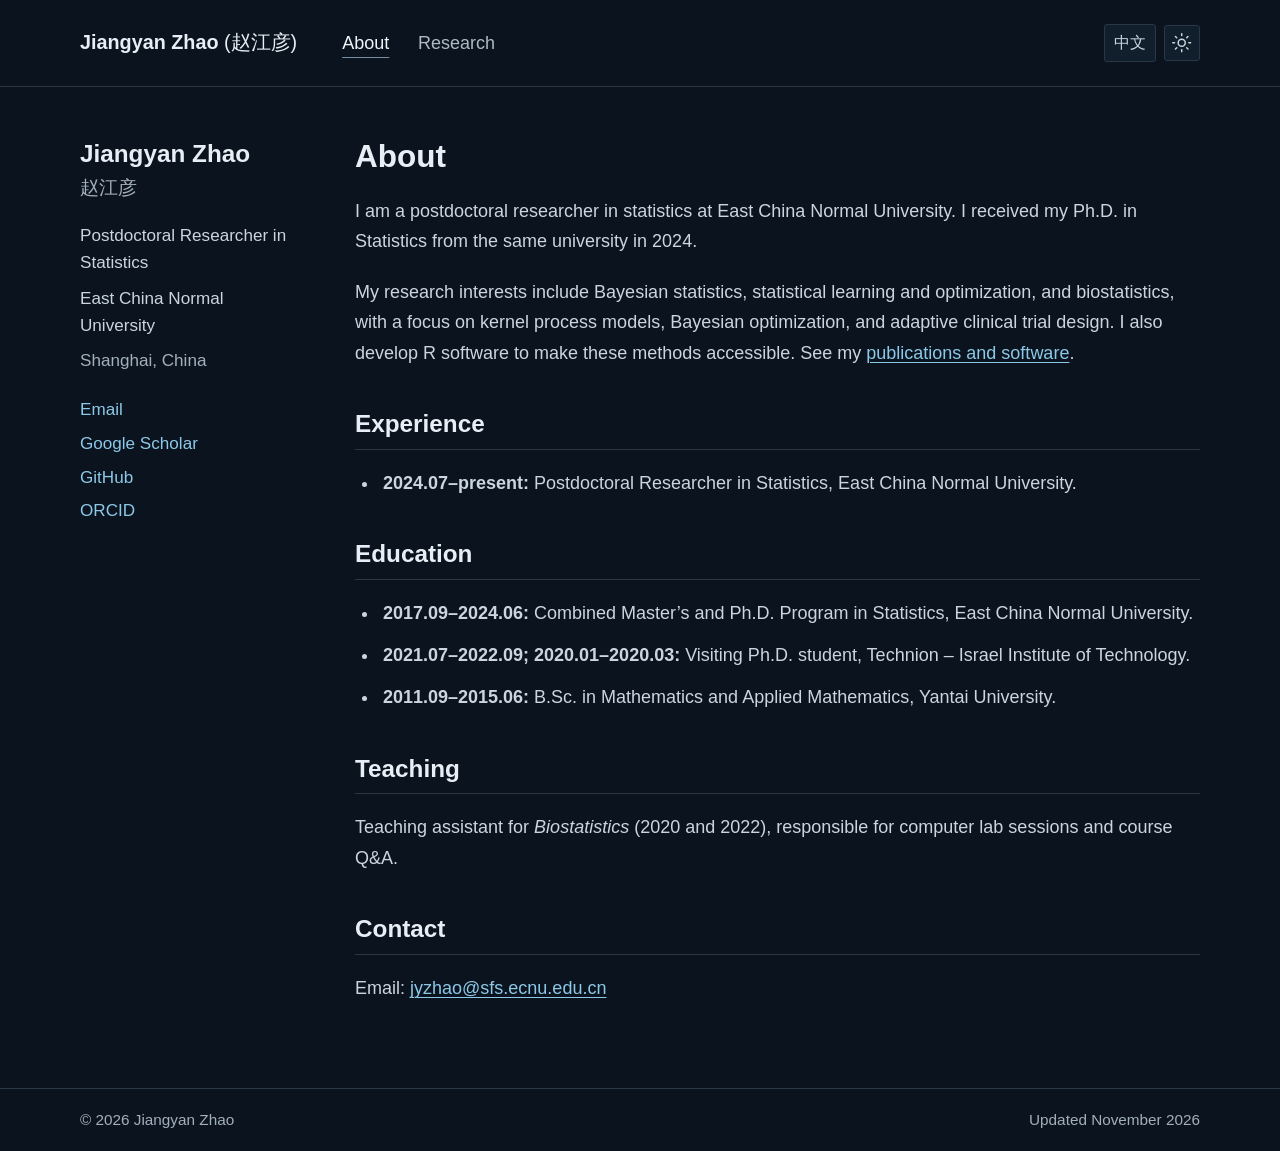
==== commit 54750a6d: "Restore default dark mode and theme toggle; remove CV and unused assets" ====
--- a/index.html
+++ b/index.html
@@ -1,19 +1,20 @@
 <!doctype html>
-<html lang="en">
+<html lang="en" data-theme="dark">
 <head>
   <meta charset="utf-8">
   <meta name="viewport" content="width=device-width, initial-scale=1">
   <title data-i18n="page.about">About | Jiangyan Zhao</title>
   <meta name="description" content="Jiangyan Zhao, postdoctoral researcher in statistics at East China Normal University. Bayesian statistics, optimization, clinical trial design, and R software." data-i18n-content="meta.description">
-  <meta name="theme-color" content="#ffffff">
+  <meta name="theme-color" content="#0b141e">
   <meta property="og:type" content="website">
   <meta property="og:title" content="About | Jiangyan Zhao" data-i18n-content="page.about">
   <meta property="og:description" content="Jiangyan Zhao, postdoctoral researcher in statistics at East China Normal University. Bayesian statistics, optimization, clinical trial design, and R software." data-i18n-content="meta.description">
   <meta property="og:url" content="https://jiangyan-zhao.github.io/">
   <link rel="canonical" href="https://jiangyan-zhao.github.io/">
   <link rel="icon" href="assets/favicon.svg" type="image/svg+xml">
-  <link rel="stylesheet" href="assets/base.css?v=17">
-  <script src="assets/i18n.js?v=3" defer></script>
+  <script src="assets/theme.js?v=1"></script>
+  <link rel="stylesheet" href="assets/base.css?v=18">
+  <script src="assets/i18n.js?v=4" defer></script>
 </head>
 <body>
   <a data-i18n="nav.skip" class="skip-link" href="#main">Skip to content</a>
@@ -21,7 +22,13 @@
     <div class="header-inner">
       <a class="site-name" href="index.html">Jiangyan Zhao <span lang="zh-CN">(赵江彦)</span></a>
       <nav aria-label="Main navigation" data-i18n-aria-label="nav.label"><a data-i18n="nav.about" href="index.html" aria-current="page">About</a> <a data-i18n="nav.research" href="research.html">Research</a></nav>
-      <button class="language-toggle" type="button" aria-label="Switch to Chinese" lang="zh-CN" hidden>中文</button>
+      <div class="header-controls">
+        <button class="language-toggle" type="button" aria-label="Switch to Chinese" lang="zh-CN" hidden>中文</button>
+        <button class="theme-toggle" type="button" aria-label="Switch to light mode" title="Switch to light mode" hidden>
+          <svg class="icon-sun" viewBox="0 0 24 24" aria-hidden="true"><circle cx="12" cy="12" r="4"/><path d="M12 2v2m0 16v2M2 12h2m16 0h2M5 5l1.4 1.4m11.2 11.2L19 19M5 19l1.4-1.4M17.6 6.4L19 5"/></svg>
+          <svg class="icon-moon" viewBox="0 0 24 24" aria-hidden="true"><path d="M20.6 14.4A9 9 0 0 1 9.6 3.4a9 9 0 1 0 11 11Z"/></svg>
+        </button>
+      </div>
     </div>
   </header>
   <div class="page-layout">
@@ -36,7 +43,6 @@
         <li><a href="https://scholar.google.com/citations?user=xZHKXAEAAAAJ">Google Scholar</a></li>
         <li><a href="https://github.com/Jiangyan-Zhao">GitHub</a></li>
         <li><a href="https://orcid.org/0009-0004-8287-6352">ORCID</a></li>
-        <li><a data-i18n="link.cv" href="files/Jiangyan_Zhao_CV.pdf">Curriculum vitae (PDF)</a></li>
       </ul>
     </aside>
     <main id="main" tabindex="-1">
--- a/assets/base.css
+++ b/assets/base.css
@@ -1,50 +1,86 @@
 /* A small, readable layout for a personal academic website. */
 :root {
-  color-scheme: light;
+  color-scheme: dark;
+  --background: #0b141e;
+  --text: #cad5df;
+  --heading: #e8eef5;
+  --muted: #a2afbc;
+  --link: #8cc8e7;
+  --link-hover: #c5eaff;
+  --border: #293746;
+  --nav: #adb9c5;
+  --nav-active: #eff5fb;
+  --nav-underline: #768fa6;
+  --button-background: #111e2b;
+  --button-hover: #1b2b3b;
+  --focus: #90d3f1;
+  --review: #b7c4d0;
   font-family: -apple-system, BlinkMacSystemFont, "Segoe UI", Arial, "Noto Sans CJK SC", "Microsoft YaHei", sans-serif;
   font-size: 18px;
-  color: #3d4144;
-  background: #fff;
+  color: var(--text);
+  background: var(--background);
   font-synthesis: none;
   -webkit-text-size-adjust: 100%;
   text-size-adjust: 100%;
 }
+:root[data-theme="light"] {
+  color-scheme: light;
+  --background: #fff;
+  --text: #3d4144;
+  --heading: #34393d;
+  --muted: #697177;
+  --link: #176c8e;
+  --link-hover: #104b63;
+  --border: #e2e7ea;
+  --nav: #646b70;
+  --nav-active: #30363a;
+  --nav-underline: #a6b5bc;
+  --button-background: #fff;
+  --button-hover: #f5f7f8;
+  --focus: #176c8e;
+  --review: #565e63;
+}
 * { box-sizing: border-box; }
 body { margin: 0; line-height: 1.7; }
-a { color: #176c8e; text-decoration-thickness: 1px; text-underline-offset: 3px; }
-a:hover { color: #104b63; }
-a:focus-visible, button:focus-visible { outline: 2px solid #176c8e; outline-offset: 5px; }
+a { color: var(--link); text-decoration-thickness: 1px; text-underline-offset: 3px; }
+a:hover { color: var(--link-hover); }
+a:focus-visible, button:focus-visible { outline: 2px solid var(--focus); outline-offset: 5px; }
 button { font: inherit; }
 [hidden] { display: none !important; }
 p { margin: 0 0 1.1rem; }
-h1, h2, h3 { line-height: 1.35; color: #34393d; }
+h1, h2, h3 { line-height: 1.35; color: var(--heading); }
 h1 { margin: 0 0 1rem; font-size: 1.75rem; font-weight: 650; }
 h2 { margin: 0 0 1rem; font-size: 1.35rem; font-weight: 650; }
 h3 { margin: 0 0 .5rem; font-size: 1.1rem; font-weight: 650; }
 sup { font-size: .72em; }
 section { margin-top: 2.2rem; scroll-margin-top: 1.5rem; }
-section > h2 { padding-bottom: .45rem; border-bottom: 1px solid #e9ebec; }
+section > h2 { padding-bottom: .45rem; border-bottom: 1px solid var(--border); }
 li { padding-left: .2rem; }
-.skip-link { position: absolute; top: -100px; left: 1rem; z-index: 2; padding: .5rem .75rem; background: #fff; }
+.skip-link { position: absolute; top: -100px; left: 1rem; z-index: 2; padding: .5rem .75rem; background: var(--background); }
 .skip-link:focus { top: .5rem; }
-.site-header { border-bottom: 1px solid #eceeef; }
+.site-header { border-bottom: 1px solid var(--border); }
 .header-inner, .page-layout, .footer-inner { width: min(1120px, calc(100% - 80px)); margin: 0 auto; }
 .header-inner { min-height: 86px; display: flex; align-items: center; gap: 2.5rem; }
-.site-name { color: #44494d; font-size: 1.1rem; font-weight: 650; text-decoration: none; }
+.site-name { color: var(--heading); font-size: 1.1rem; font-weight: 650; text-decoration: none; }
 .site-name span { font-weight: 500; white-space: nowrap; }
 .header-inner nav { display: flex; flex-wrap: wrap; gap: 1.6rem; }
-.header-inner nav a { color: #646b70; text-decoration: none; }
-.header-inner nav a:hover, .header-inner nav a[aria-current="page"] { color: #30363a; }
-.header-inner nav a[aria-current="page"] { text-decoration: underline; text-decoration-color: #a6b5bc; text-underline-offset: 8px; }
-.language-toggle { margin-left: auto; padding: .25rem .5rem; border: 1px solid #dce1e4; border-radius: 3px; color: #515a60; background: #fff; cursor: pointer; font-size: .9rem; }
-.language-toggle:hover { background: #f5f7f8; }
+.header-inner nav a { color: var(--nav); text-decoration: none; }
+.header-inner nav a:hover, .header-inner nav a[aria-current="page"] { color: var(--nav-active); }
+.header-inner nav a[aria-current="page"] { text-decoration: underline; text-decoration-color: var(--nav-underline); text-underline-offset: 8px; }
+.header-controls { display: flex; align-items: center; gap: .45rem; margin-left: auto; }
+.language-toggle, .theme-toggle { min-height: 2rem; padding: .25rem .5rem; border: 1px solid var(--border); border-radius: 3px; color: var(--text); background: var(--button-background); cursor: pointer; font-size: .9rem; }
+.language-toggle:hover, .theme-toggle:hover { background: var(--button-hover); }
+.theme-toggle { width: 2rem; height: 2rem; padding: .35rem; }
+.theme-toggle svg { display: block; width: 100%; height: 100%; fill: none; stroke: currentColor; stroke-width: 1.7; stroke-linecap: round; stroke-linejoin: round; }
+.theme-toggle .icon-moon, [data-theme="light"] .theme-toggle .icon-sun { display: none; }
+[data-theme="light"] .theme-toggle .icon-moon { display: block; }
 .page-layout { display: grid; grid-template-columns: 215px minmax(0, 1fr); gap: 60px; padding-top: 48px; padding-bottom: 64px; min-height: calc(100vh - 180px); }
 .profile { padding-top: 3px; line-height: 1.6; font-size: .95rem; }
 .profile-name { margin: 0 0 .15rem; font-size: 1.35rem; }
-.profile-chinese { margin: 0 0 1rem; color: #62696e; font-size: 1.05rem; }
+.profile-chinese { margin: 0 0 1rem; color: var(--muted); font-size: 1.05rem; }
 .profile-role { margin-bottom: .45rem; }
 .profile p:not(.profile-chinese):not(.profile-role) { margin-bottom: .45rem; }
-.profile-location { color: #737b81; }
+.profile-location { color: var(--muted); }
 .profile-links { list-style: none; padding: 0; margin: 1.2rem 0 0; }
 .profile-links li { padding: 0; margin-bottom: .35rem; }
 .profile-links a { text-decoration: none; }
@@ -54,20 +90,20 @@
 .academic-list { padding-left: 1.35rem; margin: 0; }
 .academic-list li { margin-bottom: .65rem; }
 .academic-list strong { font-weight: 600; }
-.authorship-key { font-size: .9rem; color: #697177; }
+.authorship-key { font-size: .9rem; color: var(--muted); }
 .group-heading { margin-top: 1.5rem; margin-bottom: 1rem; }
 .publications { padding-left: 1.5rem; margin: 0; }
 .publication { margin: 0 0 1.55rem; }
 .citation { margin-bottom: .35rem; }
 .citation > a { text-decoration: none; }
 .citation > a:hover { text-decoration: underline; }
-.review-status { color: #565e63; }
+.review-status { color: var(--review); }
 .text-links { display: flex; flex-wrap: wrap; gap: .2rem 1rem; font-size: .9rem; }
 .software-list { list-style: none; padding: 0; margin: 0; }
 .software-list li { padding: 0; margin-bottom: 1.4rem; }
 .software-list p { margin-bottom: .35rem; }
 .software-list h3 { margin-bottom: .35rem; }
-.site-footer { border-top: 1px solid #eceeef; color: #747c82; font-size: .85rem; }
+.site-footer { border-top: 1px solid var(--border); color: var(--muted); font-size: .85rem; }
 .footer-inner { display: flex; justify-content: space-between; gap: 1rem; padding-top: 1rem; padding-bottom: 1rem; }
 @media (max-width: 800px) {
   .header-inner, .page-layout, .footer-inner { width: calc(100% - 40px); }
@@ -78,10 +114,10 @@
   :root { font-size: 17px; }
   .header-inner { display: grid; grid-template-columns: minmax(0, 1fr) auto; gap: .7rem 1.2rem; padding: 16px 0; }
   .site-name { grid-column: 1; grid-row: 1; width: auto; }
-  .language-toggle { grid-column: 2; grid-row: 1; margin-left: 0; }
+  .header-controls { grid-column: 2; grid-row: 1; margin-left: 0; }
   .header-inner nav { grid-column: 1 / -1; grid-row: 2; width: auto; gap: 1.5rem; }
   .page-layout { grid-template-columns: minmax(0, 1fr); gap: 30px; padding-top: 28px; padding-bottom: 40px; }
-  .profile { padding-bottom: 22px; border-bottom: 1px solid #eceeef; }
+  .profile { padding-bottom: 22px; border-bottom: 1px solid var(--border); }
   .profile-name { display: inline; margin-right: .5rem; }
   .profile-chinese { display: inline; }
   .profile-role { margin-top: .6rem; }
@@ -92,7 +128,7 @@
   .footer-inner { flex-wrap: wrap; gap: .2rem 1rem; }
 }
 @media print {
-  :root { font-size: 11pt; }
+  :root, :root[data-theme] { color-scheme: light; font-size: 11pt; --background: #fff; --text: #222; --heading: #111; --border: #ddd; --muted: #555; --review: #444; }
   .site-header, .profile, .skip-link, .site-footer { display: none; }
   .page-layout { display: block; width: 100%; padding: 0; }
   section, .publication, .software-list li { break-inside: avoid; }
